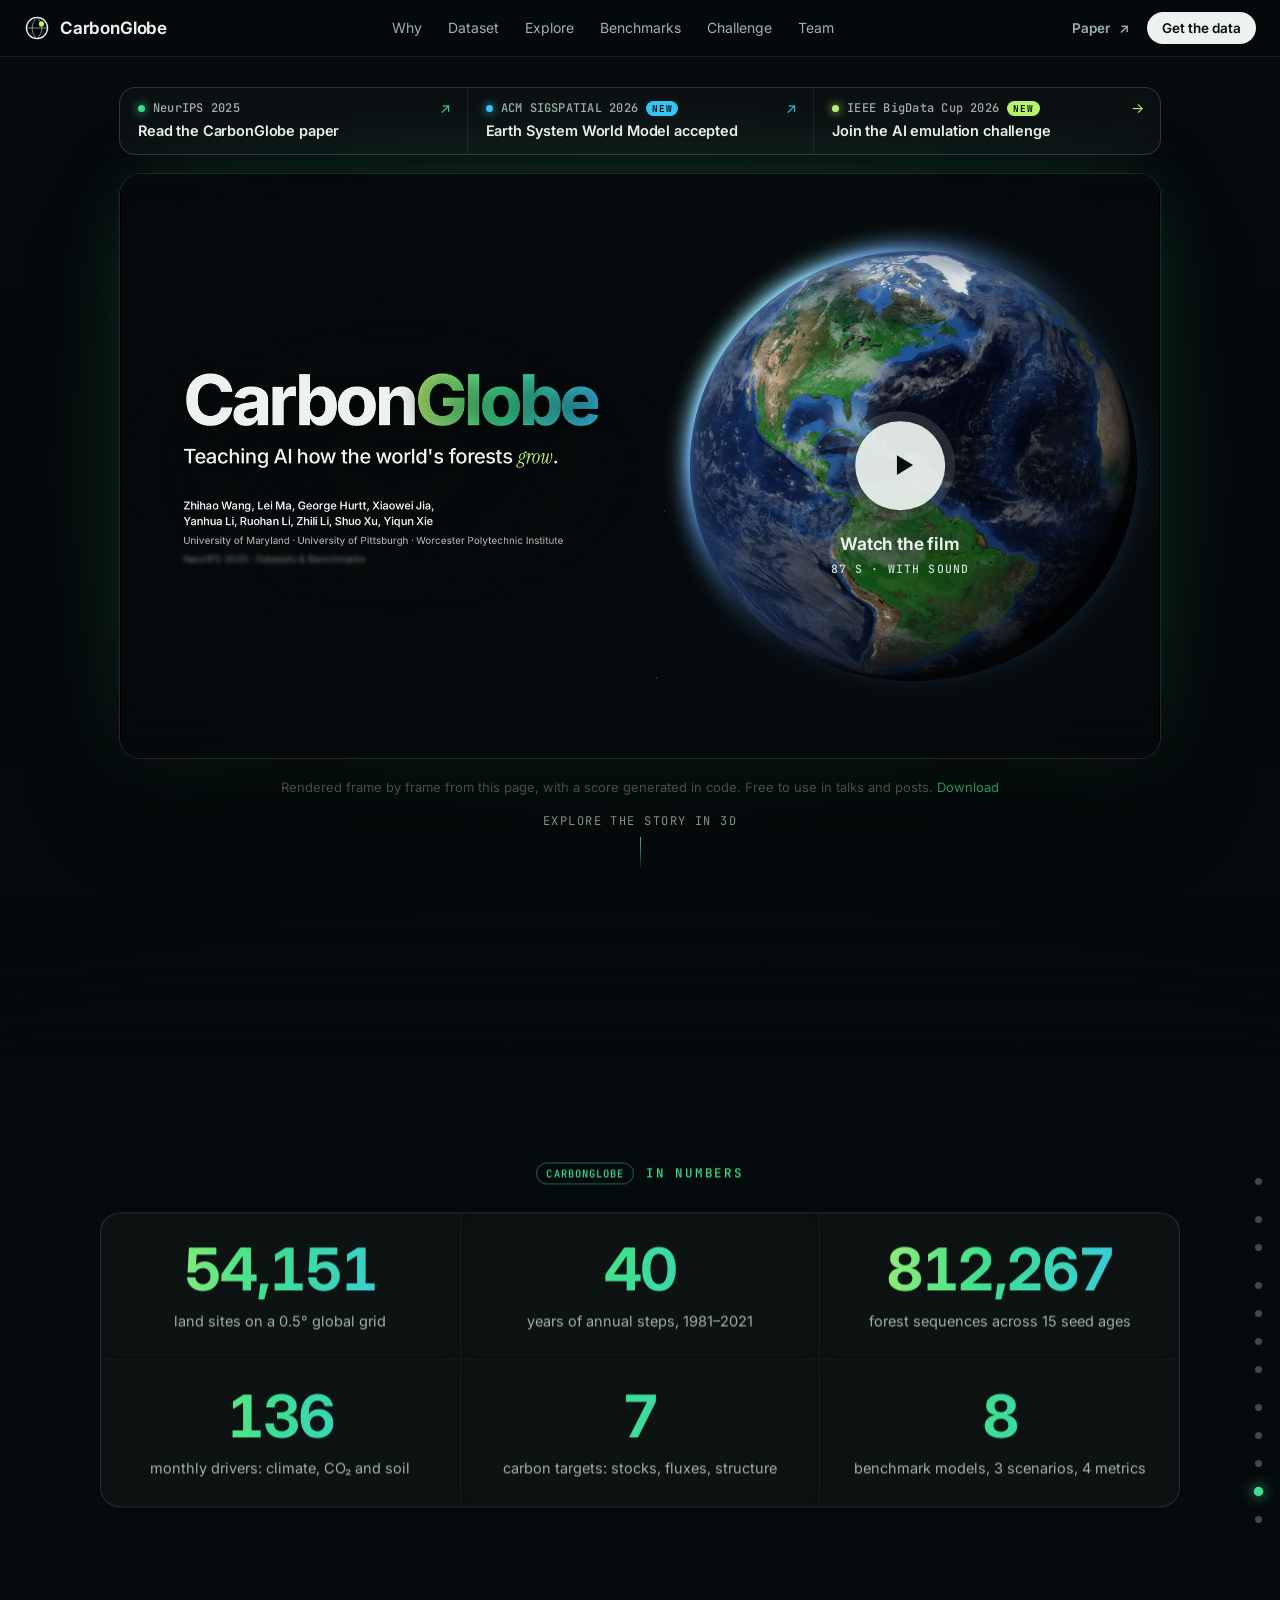
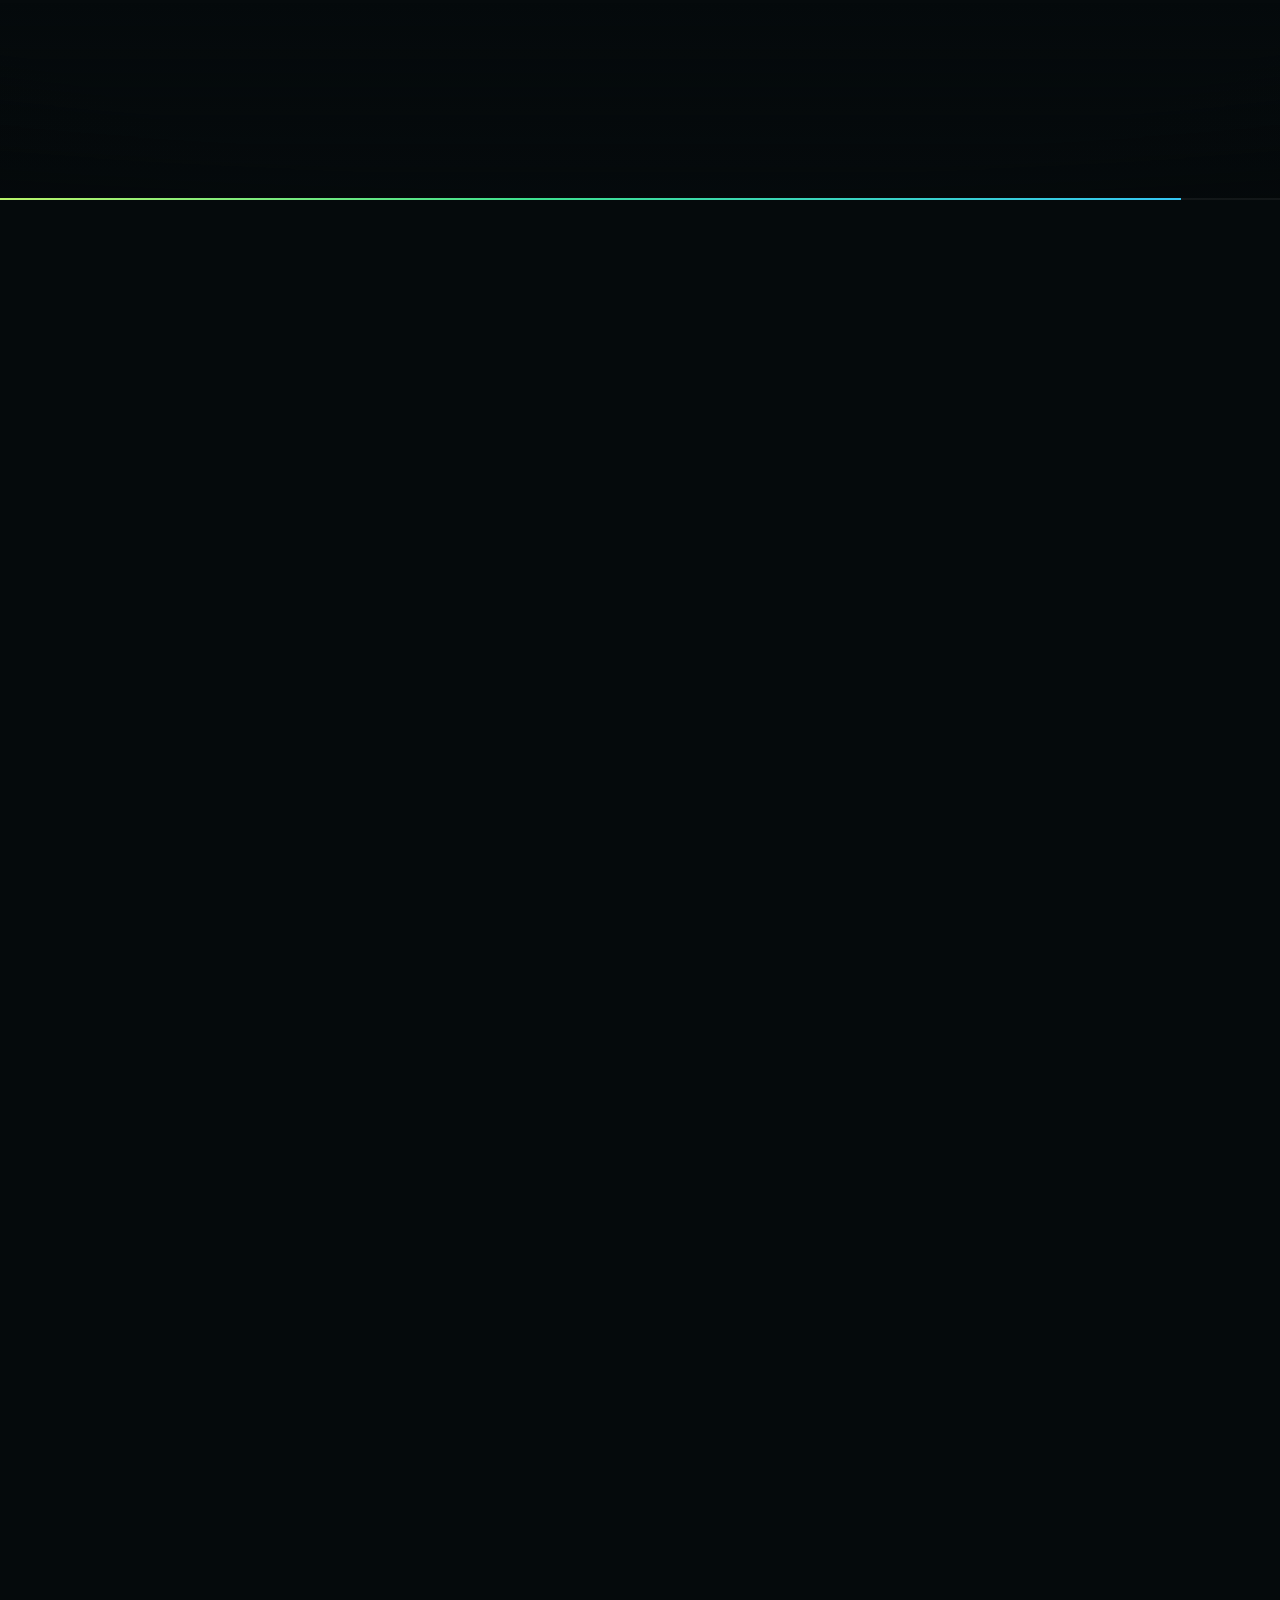
==== index.html @ d7c66874 "Re-pace the film; one scale for the race; open with the carbon sink Co-Authored-By: Claude Opus 5.5 " ====
<!doctype html>
<html lang="en" class="no-js">
<head>
  <meta charset="utf-8">
  <meta name="viewport" content="width=device-width, initial-scale=1, viewport-fit=cover">
  <title>CarbonGlobe · Teaching AI how the world's forests grow</title>
  <meta name="description" content="CarbonGlobe (NeurIPS 2025) is the first global, ML-ready dataset and benchmark of process-based forest carbon simulations: 54,152 sites, 40 years, 136 drivers and 7 carbon targets for building fast, accurate and knowledge-grounded AI ecosystem emulators.">
  <meta name="theme-color" content="#050a0c">
  <meta property="og:title" content="CarbonGlobe · Teaching AI how the world's forests grow">
  <meta property="og:description" content="The first global, ML-ready dataset and benchmark of forest carbon simulations, for building fast, accurate and knowledge-grounded AI emulators of the world's forests. NeurIPS 2025 Datasets & Benchmarks, and now an IEEE BigData Cup 2026 challenge.">
  <meta property="og:type" content="website">
  <meta property="og:image" content="https://zhwang0.github.io/carbon-globe-website/assets/img/social.jpg">
  <meta property="og:url" content="https://zhwang0.github.io/carbon-globe-website/">
  <meta name="twitter:card" content="summary_large_image">
  <link rel="icon" href="assets/favicon.svg" type="image/svg+xml">
  <script type="application/ld+json">
{
 "@context": "https://schema.org",
 "@type": "Dataset",
 "name": "CarbonGlobe",
 "alternateName": "CarbonGlobe: A Global-Scale, Multi-Decade Dataset and Benchmark for Carbon Forecasting in Forest Ecosystems",
 "description": "The first global, machine-learning-ready dataset and benchmark of process-based forest carbon simulations. Ecosystem Demography (ED v3.0) runs at 54,152 land sites on a 0.5° grid for 1981–2021, from 15 starting forest ages (812,280 sequences), with 136 monthly drivers (MERRA-2 meteorology, NOAA CarbonTracker CO2, ROSETTA soils) and 7 carbon targets, plus splits, evaluation scenarios, problem-driven metrics and eight baseline emulators.",
 "url": "https://zhwang0.github.io/carbon-globe-website/",
 "sameAs": [
  "https://www.kaggle.com/datasets/zhihaow/carbonglobe",
  "https://huggingface.co/datasets/zhwang1/CarbonGlobe"
 ],
 "license": "https://creativecommons.org/licenses/by/4.0/",
 "isAccessibleForFree": true,
 "keywords": [
  "forest carbon",
  "ecosystem modeling",
  "AI emulator",
  "machine learning",
  "benchmark",
  "time-series forecasting",
  "Ecosystem Demography",
  "climate"
 ],
 "creator": [
  {
   "@type": "Person",
   "name": "Zhihao Wang"
  },
  {
   "@type": "Person",
   "name": "Lei Ma"
  },
  {
   "@type": "Person",
   "name": "George Hurtt"
  },
  {
   "@type": "Person",
   "name": "Xiaowei Jia"
  },
  {
   "@type": "Person",
   "name": "Yanhua Li"
  },
  {
   "@type": "Person",
   "name": "Ruohan Li"
  },
  {
   "@type": "Person",
   "name": "Zhili Li"
  },
  {
   "@type": "Person",
   "name": "Shuo Xu"
  },
  {
   "@type": "Person",
   "name": "Yiqun Xie"
  }
 ],
 "temporalCoverage": "1981/2021",
 "spatialCoverage": {
  "@type": "Place",
  "name": "Global land at 0.5°, excluding Antarctica"
 },
 "variableMeasured": [
  "Canopy height",
  "Aboveground biomass",
  "Soil carbon",
  "Leaf area index",
  "Gross primary production",
  "Net primary production",
  "Heterotrophic respiration"
 ],
 "distribution": [
  {
   "@type": "DataDownload",
   "contentUrl": "https://www.kaggle.com/datasets/zhihaow/carbonglobe",
   "encodingFormat": "application/x-npy"
  },
  {
   "@type": "DataDownload",
   "contentUrl": "https://huggingface.co/datasets/zhwang1/CarbonGlobe",
   "encodingFormat": "application/x-npy"
  }
 ],
 "citation": "Wang, Z., Ma, L., Hurtt, G., Jia, X., Li, Y., Li, R., Li, Z., Xu, S. and Xie, Y. CarbonGlobe: A Global-Scale, Multi-Decade Dataset and Benchmark for Carbon Forecasting in Forest Ecosystems. Advances in Neural Information Processing Systems 38 (NeurIPS 2025), Datasets and Benchmarks Track. doi:10.52202/085713-0261"
}
  </script>
  <link rel="preconnect" href="https://fonts.googleapis.com">
  <link rel="preconnect" href="https://fonts.gstatic.com" crossorigin>
  <link rel="stylesheet" href="https://fonts.googleapis.com/css2?family=Inter:wght@300..800&family=Instrument+Serif:ital@0;1&family=JetBrains+Mono:wght@400;500&display=swap">
  <link rel="stylesheet" href="css/main.css">
  <link rel="modulepreload" href="assets/vendor/three.module.js">
  <script>(function (d) { d.classList.remove('no-js'); if (!matchMedia('(prefers-reduced-motion: reduce)').matches) { d.classList.add('intro'); setTimeout(function () { d.classList.remove('intro'); }, 5000); } })(document.documentElement);</script>
</head>
<body>
<a class="skip" href="#why">Skip the film</a>

<header class="topbar" id="topbar">
  <a class="brand" href="#watch" aria-label="CarbonGlobe home">
    <svg viewBox="0 0 32 32" aria-hidden="true"><circle cx="16" cy="16" r="13" fill="none" stroke="currentColor" stroke-width="1.6"/><path d="M3.5 16h25M16 3c4 3.6 6 8 6 13s-2 9.4-6 13c-4-3.6-6-8-6-13s2-9.4 6-13z" fill="none" stroke="currentColor" stroke-width="1.2" opacity=".55"/><circle cx="21.5" cy="11" r="3.2" fill="var(--g1)"/></svg>
    <span>CarbonGlobe</span>
  </a>
  <nav aria-label="Sections">
    <a href="#why">Why</a>
    <a href="#dataset">Dataset</a>
    <a href="#explore">Explore</a>
    <a href="#benchmarks">Benchmarks</a>
    <a href="#challenge">Challenge</a>
    <a href="#team">Team</a>
  </nav>
  <div class="top-cta">
    <a class="btn btn-small btn-quiet" href="https://proceedings.neurips.cc/paper_files/paper/2025/file/0b82662b6c32e887bb252a74d8cb2d5e-Paper-Datasets_and_Benchmarks_Track.pdf" target="_blank" rel="noopener">Paper <span aria-hidden="true">↗</span></a>
    <a class="btn btn-small btn-primary" href="#start">Get the data</a>
  </div>
</header>

<main>
<!-- ================================================================ THE FILM -->
<section class="film-top" id="watch" aria-label="The CarbonGlobe film">
  <nav class="ft-news" aria-label="News"><div class="ft-grid">
    <a class="ft-item" style="--c: var(--g2)" href="https://proceedings.neurips.cc/paper_files/paper/2025/hash/0b82662b6c32e887bb252a74d8cb2d5e-Abstract-Datasets_and_Benchmarks_Track.html" target="_blank" rel="noopener"><span class="ft-k">NeurIPS 2025</span><span class="ft-t">Read the CarbonGlobe paper</span><i aria-hidden="true">↗</i></a>
    <a class="ft-item ft-new" style="--c: #35c6f4" href="https://arxiv.org/abs/2609.08855" target="_blank" rel="noopener"><span class="ft-k">ACM SIGSPATIAL 2026</span><span class="ft-t">Earth System World Model accepted</span><i aria-hidden="true">↗</i></a>
    <a class="ft-item ft-new" style="--c: var(--g1)" href="#challenge"><span class="ft-k">IEEE BigData Cup 2026</span><span class="ft-t">Join the AI emulation challenge</span><i aria-hidden="true">→</i></a>
  </div></nav>
  <div class="ft-player">
    <video id="ft-video" playsinline preload="none" poster="assets/film/carbonglobe-film.jpg" aria-label="The CarbonGlobe film, with sound"><source src="assets/film/carbonglobe-film.mp4" type="video/mp4"></video>
    <button class="ft-play" id="ft-play" type="button" aria-label="Play the film, with sound"><span class="ft-icon" aria-hidden="true"><svg viewBox="0 0 20 20"><path d="M6 4.5v11l9-5.5z" fill="currentColor"/></svg></span><span class="ft-label" aria-hidden="true">Watch the film<small><span id="film-secs">87</span> s · with sound</small></span></button>
  </div>
  <p class="ft-note">Rendered frame by frame from this page, with a score generated in code. Free to use in talks and posts. <a href="assets/film/carbonglobe-film.mp4" download>Download</a></p>
  <a class="ft-next" href="#top"><span>Explore the story in 3D</span><i aria-hidden="true"></i></a>
</section>

<!-- ================================================================ THE 3D STORY -->
<section class="film" id="top" aria-label="CarbonGlobe, a scroll-driven film">
  <div class="stage" id="stage">
    <canvas id="stage-canvas" aria-hidden="true"></canvas>
    <div class="stage-fallback" aria-hidden="true"></div>
    <div class="vignette" aria-hidden="true"></div>
    <div class="alarm" id="alarm" aria-hidden="true"></div>
    <div class="flash" id="flash" aria-hidden="true"></div>
    <div class="titles" id="titles" aria-hidden="true"></div>
    <div class="film-fade" id="film-fade" aria-hidden="true"></div>

    <!-- hero -->
    <div class="hero" data-u="-1,-1,0.18,0.5">
      <div class="pills" style="--d:.1">
        <a class="venue" href="https://neurips.cc/virtual/2025/loc/san-diego/poster/121701" target="_blank" rel="noopener"><span class="dot"></span><b>NeurIPS 2025</b> · Datasets &amp; Benchmarks</a>
        <a class="pill-new" href="#challenge"><b>New</b>IEEE BigData Cup 2026 challenge<i aria-hidden="true">→</i></a>
      </div>
      <h1 data-text="CarbonGlobe" style="--d:.28">Carbon<span class="grad">Globe</span></h1>
      <p class="lede" style="--d:.5">Teaching AI how the world's forests <em>grow</em>.</p>
      <p class="sub" style="--d:.66">The first global, ML-ready dataset of process-based forest carbon simulations, with benchmarks for building fast, accurate and knowledge-grounded AI emulators.</p>
      <div class="buttons" style="--d:.82">
        <a class="btn btn-primary" href="#start"><svg viewBox="0 0 20 20" aria-hidden="true"><path d="M10 3v10m-4.5-4.5L10 13l4.5-4.5M4 16.5h12" fill="none" stroke="currentColor" stroke-width="1.7" stroke-linecap="round" stroke-linejoin="round"/></svg>Get the dataset</a>
        <button class="btn" id="play-film" type="button"><svg viewBox="0 0 20 20" aria-hidden="true"><path d="M6 4.5v11l9-5.5z" fill="currentColor"/></svg>Play in 3D</button>
        <a class="btn btn-quiet" href="https://proceedings.neurips.cc/paper_files/paper/2025/file/0b82662b6c32e887bb252a74d8cb2d5e-Paper-Datasets_and_Benchmarks_Track.pdf" target="_blank" rel="noopener">Paper <span aria-hidden="true">↗</span></a>
        <a class="btn btn-quiet" href="https://github.com/zhwang0/carbon-globe" target="_blank" rel="noopener">Code <span aria-hidden="true">↗</span></a>
      </div>
      <p class="authors" style="--d:1">Zhihao Wang, Lei Ma, George Hurtt, Xiaowei Jia, Yanhua Li, Ruohan Li, Zhili Li, Shuo Xu, Yiqun Xie</p>
      <p class="affil" style="--d:1.06">University of Maryland · University of Pittsburgh · Worcester Polytechnic Institute</p>
    </div>
    <div class="scroll-cue" data-u="-1,-1,0.05,0.3" aria-hidden="true"><span>Scroll to begin</span><i></i></div>

    <!-- part one: why forests need understanding, on the world map -->
    <article class="cap cap-top cap-map cap-why" data-u="0.55,0.8,2.05,2.25">
      <p class="kicker"><span>Why</span> Under pressure</p>
      <h2>The world's forests are <em>under pressure</em>.</h2>
      <p>Forests take up carbon equal to almost half of our fossil-fuel emissions.<sup class="ref"><a href="#r1">1</a></sup> Yet the most extreme wildfires are 2.2 times as frequent as in 2003,<sup class="ref"><a href="#r2">2</a></sup> drought and heat are killing trees on every forested continent,<sup class="ref"><a href="#r3">3</a></sup> and 10.9 million hectares of forest are still cleared each year.<sup class="ref"><a href="#r4">4</a></sup></p>
      <p class="kinds" id="why-kinds"><span data-k="fire">Fire</span><span data-k="drought">Drought</span><span data-k="heat">Heat</span><span data-k="clear">Clearing</span></p>
    </article>
    <div class="labels" id="why-labels">
      <span data-t="0.8" data-k="fire" data-pts="52,-75;58,-112"><b>Canada · 2023</b>Record fire season: about 15 Mha burned<sup class="ref"><a href="#r5">5</a></sup></span>
      <span data-t="0.88" data-k="fire" data-pts="-34.5,150"><b>Southeast Australia · 2019–20</b>Forest fires of unprecedented extent<sup class="ref"><a href="#r6">6</a></sup></span>
      <span data-t="1.05" data-k="drought" data-pts="-4.5,-63" data-side="left"><b>Amazon · 2015–16, 2023</b>Record droughts and heat<sup class="ref"><a href="#r7">7</a>,<a href="#r8">8</a></sup></span>
      <span data-t="1.13" data-k="drought" data-pts="50.5,10.5"><b>Central Europe · 2018</b>Drought kills trees across the region<sup class="ref"><a href="#r9">9</a></sup></span>
      <span data-t="1.21" data-k="drought" data-pts="35.5,-110" data-side="left"><b>Southwest US · 2000–21</b>The driest 22 years in at least 1,200<sup class="ref"><a href="#r10">10</a></sup></span>
      <span data-t="1.38" data-k="heat" data-pts="46.5,-122" data-side="left"><b>Pacific Northwest · 2021</b>A heat dome scorches forest canopies<sup class="ref"><a href="#r11">11</a></sup></span>
      <span data-t="1.46" data-k="heat" data-pts="63,125"><b>Siberia · 2020–21</b>Record heat, then record boreal fire emissions<sup class="ref"><a href="#r12">12</a>,<a href="#r13">13</a></sup></span>
      <span data-t="1.63" data-k="clear" data-pts="-9.5,-54"><b>Brazilian Amazon · 2020</b>Deforestation at its highest in a decade<sup class="ref"><a href="#r14">14</a></sup></span>
      <span data-t="1.71" data-k="clear" data-pts="-23,-61"><b>Gran Chaco · 1985–2013</b>A fifth of its forest turned into farms and pasture<sup class="ref"><a href="#r15">15</a></sup></span>
      <span data-t="1.79" data-k="clear" data-pts="-1.5,23.5"><b>Congo Basin · 2000–14</b>Smallholder clearing of primary forest doubled<sup class="ref"><a href="#r16">16</a></sup></span>
      <span data-t="1.87" data-k="clear" data-pts="0.5,114" data-side="left" data-dy="76"><b>Borneo · 1973–2015</b>18.7 Mha of old-growth forest cleared<sup class="ref"><a href="#r17">17</a></sup></span>
    </div>

    <article class="cap cap-top cap-map cap-why" data-u="2.25,2.45,3.2,3.4">
      <p class="kicker"><span>Why</span> Hotter</p>
      <h2>And almost everywhere, <em>hotter</em>.</h2>
      <p>In CarbonGlobe's own climate inputs, 96% of forested half-degree cells were warmer in 2011–2020 than in 1981–1990, by 0.75 °C on average across forest area.<sup class="ref"><a href="#r18">18</a>,<a href="#r19">19</a>,<a href="#r20">20</a></sup></p>
    </article>
    <div class="hud hud-heat" id="heat" data-u="2.3,2.5,3.25,3.42" aria-hidden="true">
      <small>Forests · air temperature against 1981–90</small>
      <p class="heat-now"><b><span id="heat-mean">−0.22</span><i>°C</i></b><span id="heat-years">1981–85</span></p>
      <i class="heat-ramp"></i>
      <p class="heat-scale"><span style="--x:7%">−0.5</span><span style="--x:26%">0</span><span style="--x:63%">+1</span><span style="--x:100%">+2 °C</span></p>
      <p class="hud-note">Mean over forest area, five-year windows · MERRA-2 in CarbonGlobe</p>
    </div>

    <!-- part two: understanding the mechanisms with a process-based model -->
    <article class="cap cap-left cap-primer" data-u="3.45,3.65,4.25,4.4">
      <p class="kicker"><span>Understand</span> The mechanisms</p>
      <h2>To respond, we must understand <em>why</em>.</h2>
      <p>Process-based ecosystem models simulate the mechanisms behind forest change from established ecology: how trees grow, compete, die and regrow under each year's climate, CO₂ and soil, including in futures no one has observed. The Ecosystem Demography model (ED) is one; its results inform the Global Carbon Budget.<sup class="ref"><a href="#r21">21</a>,<a href="#r22">22</a>,<a href="#r23">23</a></sup></p>
      <button class="btn btn-small skip-primer" type="button" data-goto="10.5">Skip to the AI <span aria-hidden="true">↓</span></button>
    </article>

    <div class="cell-label" data-u="4.97,5.09,5.23,5.31" aria-hidden="true"><b>Central Amazon</b>Brazil · 3.3°S, 63.7°W</div>

    <article class="cap cap-top cap-primer cap-views" data-u="5.63,5.83,7.3,7.5">
      <p class="kicker"><span>Understand</span> Inside ED</p>
      <h2>One forest. Four forcings. <em>Fifteen ages.</em></h2>
      <p>ED grows each forest year by year from monthly climate, CO₂ and soil.<sup class="ref"><a href="#r21">21</a>,<a href="#r22">22</a></sup> Different forcings give different fates, here a wet start, the 2015 drought,<sup class="ref"><a href="#r7">7</a></sup> a sketched fire and the boreal cold, and every site starts from fifteen forest ages, 1 to 500 years old.</p>
    </article>
    <div class="panels" id="panels" aria-hidden="true"></div>
    <div class="labels" id="cohort-labels" aria-hidden="true"></div>

    <article class="cap cap-left cap-primer" data-u="8.3,8.5,9.2,9.37">
      <p class="kicker"><span>Understand</span> From space</p>
      <h2>Real forests, <em>measured from orbit</em>.</h2>
      <p>Since 2019, NASA's GEDI lidar on the International Space Station has measured the height and structure of forests in 25 m footprints between 51.6°N and 51.6°S.<sup class="ref"><a href="#r24">24</a></sup> ED is calibrated and evaluated against satellite lidar, forest inventories and carbon fluxes.<sup class="ref"><a href="#r22">22</a>,<a href="#r25">25</a>,<a href="#r26">26</a></sup></p>
    </article>

    <article class="cap cap-left cap-primer" data-u="9.37,9.57,10.95,11.15">
      <p class="kicker"><span>Understand</span> The whole planet</p>
      <h2>ED simulates every forest on Earth. <em>Slowly.</em></h2>
      <p>Every land cell of a 0.5° grid, 1981 to 2021, from fifteen starting ages. One global run takes ED 40.6 days on 20 CPU cores; at 0.1° it would take about 25 times longer, and every new climate future is another run.<sup class="ref"><a href="#r18">18</a></sup></p>
    </article>
    <div class="hud hud-sim" id="sim" data-u="9.4,9.6,10.95,11.15" aria-hidden="true">
      <small>ED v3.0 · one global run</small>
      <p class="sim-clock"><b id="sim-days">0.0</b> days <span>simulating <i id="sim-year">1981</i></span></p>
      <i class="sim-bar"><i id="sim-bar"></i></i>
      <p class="hud-note">0.5° · 1981–2021 · 20 CPU cores · 812 CPU-days</p>
      <ul class="sim-more">
        <li style="--r: var(--r1, 0)"><span>The same run at 0.1°</span><b>×25 · ≈2.8 years</b></li>
        <li style="--r: var(--r2, 0)"><span>Each new climate future</span><b>another run</b></li>
      </ul>
    </div>
    <div class="hud hud-globe" data-u="9.4,9.6,10.95,11.15" aria-hidden="true">
      <div class="legend"><small>Canopy height</small><i class="ramp ramp-height"></i><span>0</span><span>35 m</span><small class="legend-note">Every forest starts at age 1 in 1981</small></div>
    </div>

    <!-- part three: accelerate with AI -->
    <article class="cap cap-top cap-net" data-u="11.38,11.63,12.48,12.68">
      <p class="kicker"><span>Accelerate</span> Teach AI</p>
      <h2>So teach AI <em>the simulator</em>.</h2>
      <p>Trained on ED's own global runs, an emulator learns its yearly step: climate in, forest out, year after year. CarbonGlobe ships those runs ready for machine learning.</p>
    </article>
    <div class="labels" id="net-labels" aria-hidden="true">
      <span data-k="title" class="net-title"><b>Deep-learning emulator</b>learns ED's yearly step: (X<sub>t</sub>, v<sub>t</sub>) → v<sub>t+1</sub><em class="net-film"><b>DeepED<i>AI-powered emulator</i></b></em></span>
      <span data-k="forcing"><b>Climate forcing · X<sub>t</sub></b><span class="net-d">gridded monthly reanalysis (MERRA&#8209;2), like ERA5 in WeatherBench&nbsp;2</span><i class="net-var">Air temperature · Jan 2015</i></span>
      <span data-k="tree"><b>Initial forest</b>any of 15 starting ages</span>
      <span data-k="state"><b>Forest state · v<sub>t</sub></b>height · AGB · soil C · LAI · GPP · NPP · Rh</span>
      <span data-k="enc"><b>Encoder</b>embeds both inputs</span>
      <span data-k="core"><b>Sequence model</b>attention or LSTM across the months</span>
      <span data-k="heads"><b>Prediction heads</b>one per target</span>
      <span data-k="next"><b>Next year · v<sub>t+1</sub></b>predicted forest state</span>
      <span data-k="loop"><b>↺ Autoregressive rollout</b>each prediction becomes the next input, 40 years running</span>
    </div>

    <figure class="speed" id="speed" data-u="12.58,12.75,13.55,13.7" aria-label="One 40-year global run: ED takes 974 hours on 20 CPU cores and costs about 828 dollars; its emulator DeepED takes 1.2 hours on one GPU and costs about 2 dollars, about 800 times faster and 400 times cheaper.">
      <p class="kicker"><span>Accelerate</span> ED and its emulator</p>
      <h2 class="speed-h"><b>≈800×</b> faster. <b>≈400×</b> cheaper.</h2>
      <p class="speed-sub">One 40-year global run, 1981–2021 at 0.5°: the process-based model against DeepED, its AI emulator.</p>
      <div class="speed-grid">
        <div class="speed-card">
          <p class="sc-h"><span>Time</span><b id="race-t">0 h</b></p>
          <div class="sp-lane sp-ed"><span class="who"><b>ED</b>20 CPU cores</span><i class="track"><i class="fill" id="race-ed"></i></i><span class="val"><i>running</i><b>974 h</b></span></div>
          <div class="sp-lane sp-ai"><span class="who"><b>DeepED</b>1 GPU</span><i class="track"><i class="fill" id="race-ai"></i></i><span class="val"><i>running</i><b>1.2 h</b></span></div>
          <p class="sc-x">≈800×<small>faster</small></p>
        </div>
        <div class="speed-card sc-bill">
          <p class="sc-h"><span>Cost</span><small>AWS on-demand</small></p>
          <div class="sp-lane sp-ed"><span class="who"><b>ED</b>20 vCPUs</span><i class="track"><i class="fill" style="--w:1"></i></i><span class="val"><b>$828</b></span></div>
          <div class="sp-lane sp-ai"><span class="who"><b>DeepED</b>A10G GPU</span><i class="track"><i class="fill" style="--w:.0025"></i></i><span class="val"><b>$2.05</b></span></div>
          <p class="sc-x">≈400×<small>cheaper</small></p>
        </div>
      </div>
      <p class="speed-next">The time saved buys finer maps and many more climate futures.</p>
      <p class="speed-src">Run times from the paper;<sup class="ref"><a href="#r18">18</a></sup> costs at AWS on-demand prices, the authors' estimate.<sup class="ref"><a href="#r27">27</a></sup></p>
    </figure>

    <!-- chapter 6 -->
    <article class="cap cap-top cap-whatif" data-u="13.83,14.03,14.88,15.08">
      <p class="kicker"><span>Accelerate</span> What if?</p>
      <h2>Forty years ahead, <em>in about an hour</em>.</h2>
      <p>Rolled out year after year, an emulator answers what-if questions that took ED 40 days: other climates, other starting forests, future scenarios, finer maps.<sup class="ref"><a href="#r18">18</a></sup></p>
      <div class="futures" role="img" aria-label="840 climate futures to 2100: DeepED ran them in about 21 hours on one GPU; ED would take an estimated two years on 1,000 CPUs.">
        <p class="fu-h"><b>840</b> climate futures to 2100<span>56 pathways between the RCPs × 15 starting forests</span></p>
        <p class="fu-row fu-ai"><span>DeepED</span><b>≈21 hours</b><small>on 1 GPU</small></p>
        <p class="fu-row fu-ed"><span>ED</span><b>≈2 years</b><small>on 1,000 CPUs, estimated</small></p>
        <p class="fu-src">The authors' unpublished experiment.<sup class="ref"><a href="#r28">28</a></sup></p>
      </div>
    </article>
    <figure class="forecast" id="forecast" data-u="13.88,14.13,14.88,15.08" aria-hidden="true">
      <div class="fc-tabs"><span id="fc-tab-a" class="on">Climates</span><span id="fc-tab-b">Starting forests</span><span id="fc-tab-c">Future forcing</span></div>
      <svg id="fc-svg" viewBox="0 0 560 330" preserveAspectRatio="xMidYMid meet"></svg>
      <figcaption id="fc-cap">Aboveground biomass (kgC m⁻²) of ED reference rollouts from a 1-year-old forest, 1981–2021.</figcaption>
    </figure>

    <!-- chapter 7 -->
    <div class="numbers" data-u="15.13,15.33,16,16.2">
      <p class="kicker"><span>CarbonGlobe</span> In numbers</p>
      <div class="num-grid">
        <div><b class="count" data-count="54152">54,152</b><span>land sites on a 0.5° global grid</span></div>
        <div><b class="count" data-count="40">40</b><span>years of annual steps, 1981–2021</span></div>
        <div><b class="count" data-count="812280">812,280</b><span>forest sequences across 15 seed ages</span></div>
        <div><b class="count" data-count="136">136</b><span>monthly drivers: climate, CO₂ and soil</span></div>
        <div><b class="count" data-count="7">7</b><span>carbon targets: stocks, fluxes, structure</span></div>
        <div><b class="count" data-count="8">8</b><span>benchmark models, 3 scenarios, 4 metrics</span></div>
      </div>
    </div>

    <!-- chapter 8: the end card -->
    <div class="finale" data-u="16.14,16.48,17.88,17.88">
      <p class="kicker">Available now</p>
      <h2 class="finale-title" data-text="CarbonGlobe">Carbon<span class="grad">Globe</span></h2>
      <p class="finale-sub">Building fast, accurate, knowledge-grounded emulators of the world's forests? Start here. Free to download, ready to train.</p>
      <div class="buttons">
        <a class="btn btn-primary" href="#start">Get the dataset</a>
        <a class="btn" href="#challenge">Join the challenge</a>
        <a class="btn btn-quiet" href="#why">Why it matters <span aria-hidden="true">↓</span></a>
      </div>
      <p class="finale-url"><svg viewBox="0 0 20 20" aria-hidden="true"><circle cx="10" cy="10" r="7.2"/><path d="M2.8 10h14.4M10 2.8c2 2 2.9 4.4 2.9 7.2s-.9 5.2-2.9 7.2c-2-2-2.9-4.4-2.9-7.2s.9-5.2 2.9-7.2z"/></svg>zhwang0.github.io/carbon-globe-website</p>
      <p class="finale-links">NeurIPS 2025 Datasets &amp; Benchmarks<i>·</i>Hugging Face<i>·</i>Kaggle<i>·</i>GitHub<i>·</i>IEEE BigData Cup 2026</p>
    </div>

    <p class="film-credits" data-u="16.58,16.73,17.88,17.88" aria-hidden="true">Imagery: NASA Blue Marble, Black Marble · Sentinel-2 cloudless 2016 by EOX IT Services GmbH (contains modified Copernicus Sentinel data 2016), CC BY 4.0 · Simulations: Ecosystem Demography model</p>

    <!-- film chrome -->
    <nav class="chapters" id="chapters" aria-label="Story chapters">
      <button type="button" data-goto="0" aria-label="Start"><i></i><span>Start</span></button>
      <button class="part" type="button" data-goto="1.3" aria-label="Under pressure"><i></i><span>Under pressure</span></button>
      <button type="button" data-goto="2.95" aria-label="Hotter"><i></i><span>Hotter</span></button>
      <button class="part" type="button" data-goto="3.95" aria-label="Understand"><i></i><span>Understand</span></button>
      <button type="button" data-goto="6.85" aria-label="Inside ED"><i></i><span>Inside ED</span></button>
      <button type="button" data-goto="8.85" aria-label="From space"><i></i><span>From space</span></button>
      <button type="button" data-goto="10.5" aria-label="Slowly"><i></i><span>Slowly</span></button>
      <button class="part" type="button" data-goto="12.1" aria-label="Teach AI"><i></i><span>Teach AI</span></button>
      <button type="button" data-goto="13.3" aria-label="800 times faster"><i></i><span>800× faster</span></button>
      <button type="button" data-goto="14.38" aria-label="What if?"><i></i><span>What if?</span></button>
      <button type="button" data-goto="15.68" aria-label="In numbers"><i></i><span>Numbers</span></button>
      <button type="button" data-goto="16.73" aria-label="Available now"><i></i><span>Get it</span></button>
    </nav>
    <div class="film-bar" aria-hidden="true"><i id="film-progress"></i></div>
    <button class="film-pause" id="film-pause" type="button" hidden>Pause</button>
  </div>
</section>

<!-- ================================================================ WHY -->
<section class="why" id="why" aria-labelledby="why-title">
  <div class="statement" id="statement">
    <div class="statement-stage">
      <div class="wrap">
        <p class="eyebrow" id="why-title">Why it matters</p>
        <p class="statement-text">We understand how forests grow, burn and recover well enough to simulate them. <mark>We cannot yet simulate them fast enough.</mark></p>
      </div>
    </div>
  </div>
  <div class="wrap">
    <div class="stats">
      <article class="stat reveal">
        <p class="stat-n">3.6<small>GtC/yr</small></p>
        <p class="stat-t">taken up by the world's forests, 1990–2019: almost half of our fossil-fuel emissions.<sup class="ref"><a href="#r1">1</a></sup></p>
        <a class="src" href="https://doi.org/10.1038/s41586-024-07602-x" target="_blank" rel="noopener">Pan et al. · Nature 2024</a>
      </article>
      <article class="stat reveal">
        <p class="stat-n">2.2×</p>
        <p class="stat-t">as many of the most extreme wildfires in 2023 as in 2003.<sup class="ref"><a href="#r2">2</a></sup></p>
        <a class="src" href="https://doi.org/10.1038/s41559-024-02452-2" target="_blank" rel="noopener">Cunningham et al. · Nature Ecology &amp; Evolution 2024</a>
      </article>
      <article class="stat reveal">
        <p class="stat-n">40.6<small>days</small></p>
        <p class="stat-t">for ED to simulate the globe for forty years on 20 CPU cores. A trained emulator takes about an hour.<sup class="ref"><a href="#r18">18</a></sup></p>
        <a class="src" href="https://doi.org/10.52202/085713-0261" target="_blank" rel="noopener">Wang et al. · NeurIPS 2025</a>
      </article>
    </div>

    <div class="trust reveal">
      <p class="trust-k">ED, the model CarbonGlobe emulates, informs</p>
      <ul>
        <li><svg viewBox="0 0 24 24" aria-hidden="true"><circle cx="12" cy="12" r="8.5"/><path d="M3.5 12h17M12 3.5c2.6 2.4 3.8 5.2 3.8 8.5s-1.2 6.1-3.8 8.5c-2.6-2.4-3.8-5.2-3.8-8.5S9.4 5.9 12 3.5z"/></svg><b>Global Carbon Budget<sup class="ref"><a href="#r23">23</a>,<a href="#r29">29</a></sup></b></li>
        <li><svg viewBox="0 0 24 24" aria-hidden="true"><path d="M4 18 10 6l4 8 2-3 4 7z"/><circle cx="17.5" cy="5.5" r="1.6"/></svg><b>NASA Carbon Monitoring System<sup class="ref"><a href="#r18">18</a>,<a href="#r25">25</a>,<a href="#r26">26</a></sup></b></li>
        <li><svg viewBox="0 0 24 24" aria-hidden="true"><path d="M4 20V10M9.3 20V5M14.6 20v-8M20 20V8"/></svg><b>U.S. Greenhouse Gas Center<sup class="ref"><a href="#r18">18</a></sup></b></li>
        <li><svg viewBox="0 0 24 24" aria-hidden="true"><path d="M12 3c3.4 3 5 6 5 9.2a5 5 0 0 1-10 0C7 9 8.6 6 12 3zM12 21v-7.5"/></svg><b>Maryland's forest carbon inventory<sup class="ref"><a href="#r18">18</a>,<a href="#r25">25</a></sup></b></li>
      </ul>
    </div>
  </div>
</section>

<!-- ================================================================ OVERVIEW -->
<section class="section" id="overview">
  <div class="wrap">
    <header class="sec-head center reveal">
      <p class="eyebrow">Why CarbonGlobe</p>
      <h2 class="display">The missing benchmark for forests.</h2>
      <p class="lead">AI weather models took off on open, ML-ready data. CarbonGlobe brings the same to forest carbon, for emulators that are fast, accurate and knowledge-grounded.</p>
    </header>

    <div class="triad">
      <article class="tri reveal"><p class="card-k">Fast</p><p class="tri-n">≈800×</p><p>A trained emulator runs a 40-year global forecast in about an hour on one GPU. ED takes 40.6 days on 20 CPU cores.<sup class="ref"><a href="#r18">18</a></sup></p></article>
      <article class="tri reveal"><p class="card-k">Accurate</p><p class="tri-n">40 years</p><p>Scored over full 40-year rollouts, across climates and forest ages, with metrics for yearly change and long-run drift.<sup class="ref"><a href="#r18">18</a></sup></p></article>
      <article class="tri reveal"><p class="card-k">Knowledge-grounded</p><p class="tri-n">ED v3.0</p><p>Learned from a process-based model built on decades of ecology, calibrated with lidar, flux towers, inventories and inversions.<sup class="ref"><a href="#r22">22</a></sup></p></article>
    </div>

    <div class="analogy reveal" aria-label="From weather benchmarks to land benchmarks">
      <div class="lane">
        <span class="tag">Atmosphere</span>
        <ol><li>Reanalysis<br><b>ERA5</b><sup class="ref"><a href="#r30">30</a></sup></li><li>Benchmark<br><b>WeatherBench</b><sup class="ref"><a href="#r31">31</a></sup></li><li>AI emulators<br><b>FourCastNet</b><sup class="ref"><a href="#r32">32</a></sup> <b>· GraphCast</b><sup class="ref"><a href="#r33">33</a></sup></li></ol>
      </div>
      <div class="lane lane-land">
        <span class="tag">Land &amp; forests</span>
        <ol><li>Process model<br><b>Ecosystem Demography</b><sup class="ref"><a href="#r21">21</a>,<a href="#r22">22</a></sup></li><li>Benchmark<br><b class="grad">CarbonGlobe</b><sup class="ref"><a href="#r18">18</a></sup></li><li>AI emulators<br><b>DeepED</b><sup class="ref"><a href="#r34">34</a></sup> <b>· Transformers · yours</b></li></ol>
      </div>
    </div>

  </div>
</section>

<!-- ================================================================ DATASET -->
<section class="section" id="dataset">
  <div class="wrap">
    <header class="sec-head reveal">
      <p class="eyebrow">The dataset</p>
      <h2 class="display">From satellites to tensors.</h2>
      <p class="lead">Inputs integrated, ED run and calibrated worldwide, outputs packaged for machine learning.</p>
    </header>

    <div class="pipeline">
      <div class="stack reveal" data-stack>
        <p class="stack-title"><span>1</span>Integrate 100+ inputs</p>
        <div class="layers">
          <figure style="--i:0"><img src="assets/data/layers/in_temp.png" alt="Mean air temperature map" loading="lazy"><figcaption>Air temperature · MERRA-2</figcaption></figure>
          <figure style="--i:1"><img src="assets/data/layers/in_precip.png" alt="Annual precipitation map" loading="lazy"><figcaption>Precipitation · MERRA-2</figcaption></figure>
          <figure style="--i:2"><img src="assets/data/layers/in_co2.png" alt="CO2 concentration map" loading="lazy"><figcaption>CO₂ · NOAA CarbonTracker</figcaption></figure>
          <figure style="--i:3"><img src="assets/data/layers/in_soil.png" alt="Soil water content map" loading="lazy"><figcaption>Soil hydraulics · ROSETTA</figcaption></figure>
        </div>
        <p class="stack-note"><b>136 drivers</b> a month at 0.5°: weather, CO₂, soil and disturbance.<sup class="ref"><a href="#r19">19</a>,<a href="#r35">35</a>,<a href="#r36">36</a></sup></p>
      </div>
      <div class="engine reveal">
        <p class="stack-title"><span>2</span>Simulate with ED</p>
        <div class="engine-core">
          <div class="orb" aria-hidden="true"><i></i><i></i><i></i></div>
          <b>Ecosystem Demography v3.0</b>
          <small>Calibrated against LiDAR, flux towers, forest inventories and atmospheric inversions<sup class="ref"><a href="#r22">22</a>,<a href="#r23">23</a>,<a href="#r25">25</a>,<a href="#r26">26</a></sup></small>
        </div>
        <p class="stack-note">About 812 CPU-days, for 15 starting ages at every site.<sup class="ref"><a href="#r18">18</a></sup></p>
      </div>
      <div class="stack reveal" data-stack>
        <p class="stack-title"><span>3</span>Package 7 targets</p>
        <div class="layers">
          <figure style="--i:0"><img src="assets/data/layers/out_height.png" alt="Canopy height map" loading="lazy"><figcaption>Canopy height</figcaption></figure>
          <figure style="--i:1"><img src="assets/data/layers/out_agb.png" alt="Aboveground biomass map" loading="lazy"><figcaption>Aboveground biomass</figcaption></figure>
          <figure style="--i:2"><img src="assets/data/layers/out_soil.png" alt="Soil carbon map" loading="lazy"><figcaption>Soil carbon</figcaption></figure>
          <figure style="--i:3"><img src="assets/data/layers/out_gpp.png" alt="Gross primary production map" loading="lazy"><figcaption>Gross primary production</figcaption></figure>
        </div>
        <p class="stack-note">Height, biomass, soil carbon, LAI, GPP, NPP and Rh.</p>
      </div>
    </div>

    <div class="emulate reveal" aria-label="Step 4: emulate it. One 40-year global run takes ED 974 hours on 20 CPU cores, about 828 dollars on AWS, and the DeepED emulator 1.2 hours on one GPU, about 2 dollars.">
      <div class="em-copy">
        <p class="stack-title"><span>4</span>Emulate it</p>
        <p>Trained on CarbonGlobe, an emulator takes over the slowest step: the run itself. One 40-year global run, two ways:</p>
      </div>
      <div class="em-cmp">
        <div class="em-m">
          <p class="em-k">Time</p>
          <div class="em-row c-ed"><span>ED v3.0 · 20 CPU cores</span><i style="--w:1"></i><b>974 h</b></div>
          <div class="em-row c-ai"><span>DeepED · 1 GPU</span><i style="--w:.0012"></i><b>1.2 h</b></div>
          <p class="em-x">≈800× <small>faster</small></p>
        </div>
        <div class="em-m">
          <p class="em-k">Cloud cost</p>
          <div class="em-row c-ed"><span>ED v3.0 · 20 CPU cores</span><i style="--w:1"></i><b>$828</b></div>
          <div class="em-row c-ai"><span>DeepED · 1 GPU</span><i style="--w:.0025"></i><b>$2.05</b></div>
          <p class="em-x">≈400× <small>cheaper</small></p>
        </div>
      </div>
      <p class="em-src">Times from the paper;<sup class="ref"><a href="#r18">18</a></sup> costs estimated at AWS on-demand prices.<sup class="ref"><a href="#r27">27</a></sup></p>
    </div>

    <div class="specs reveal" id="specs">
      <div class="specs-head">
        <h3>Specifications</h3>
        <p>From the paper<sup class="ref"><a href="#r18">18</a></sup> and the dataset card.</p>
      </div>
      <dl class="spec-list">
        <div><dt>Coverage</dt><dd>54,152 land sites at 0.5°<small>global, excluding Antarctica</small></dd></div>
        <div><dt>Period</dt><dd>1981–2021<small>40 annual steps of 12 months</small></dd></div>
        <div><dt>Starting forests</dt><dd>15 ages, 1 to 500 years<small>812,280 sequences</small></dd></div>
        <div><dt>Inputs</dt><dd>136 monthly drivers<small>weather and its daily cycle, CO₂, soil, disturbance</small></dd></div>
        <div><dt>Sources</dt><dd>NASA MERRA-2<sup class="ref"><a href="#r19">19</a></sup> · NOAA CarbonTracker<sup class="ref"><a href="#r35">35</a></sup> · ROSETTA<sup class="ref"><a href="#r36">36</a></sup></dd></div>
        <div><dt>Simulator</dt><dd>Ecosystem Demography v3.0<sup class="ref"><a href="#r22">22</a></sup><small>calibrated with lidar, flux towers and inventories</small></dd></div>
        <div><dt>Targets</dt><dd>7 carbon variables<small>height, AGB, soil C, LAI, GPP, NPP, Rh</small></dd></div>
        <div><dt>Evaluation</dt><dd>3 scenarios, 4 metrics<small>RMSE, MAE, delta and cumulative error</small></dd></div>
        <div><dt>Baselines</dt><dd>8 models with code</dd></div>
        <div><dt>Format</dt><dd>NumPy float32, 29.3 GB</dd></div>
        <div><dt>License</dt><dd>CC BY 4.0</dd></div>
      </dl>
    </div>
  </div>
</section>

<!-- ================================================================ BUILT FOR ML -->
<section class="section" id="ml">
  <div class="wrap">
    <header class="sec-head center reveal">
      <p class="eyebrow">Built for machine learning</p>
      <h2 class="display">One initial state. Forty years ahead.</h2>
      <p class="lead">No look-back window: errors compound, as they do when an emulator stands in for a simulator.</p>
    </header>

    <div class="bento">
      <article class="tile t-task spot reveal">
        <p class="card-k">The task</p>
        <div class="horizon" aria-hidden="true">
          <div class="hz-row"><span class="hz-k">Typical benchmark</span><span class="hz-bar"><i class="hz-past" style="--w:70"></i><i class="hz-fut" style="--w:30"></i></span></div>
          <div class="hz-row hz-cg"><span class="hz-k">CarbonGlobe</span><span class="hz-bar"><i class="hz-dot"></i><i class="hz-fut" style="--w:96"></i></span></div>
          <div class="hz-key"><span><i class="hz-past"></i>history given</span><span><i class="hz-dot"></i>initial forest v₀</span><span><i class="hz-fut"></i>to forecast</span></div>
        </div>
        <div class="tensors">
          <div class="tensor"><code>X</code><span class="shape">812,280 <i>×</i> 40 <i>×</i> 12 <i>×</i> 136</span><small>sequences × years × months × drivers</small></div>
          <div class="tensor"><code>v₀</code><span class="shape">812,280 <i>×</i> 7</span><small>initial forest state</small></div>
          <div class="tensor"><code>Y</code><span class="shape">812,280 <i>×</i> 40 <i>×</i> 7</span><small>annual targets to forecast</small></div>
        </div>
      </article>
      <article class="tile t-s1 spot reveal">
        <p class="card-k">Scenario 1</p><h3>Sparse to dense</h3>
        <p>Train on 1/16 of the sites and predict the rest, as an emulator would fill in a finer grid.</p>
        <svg class="mini" viewBox="0 0 160 70" aria-hidden="true"><g id="mini-grid"></g></svg>
      </article>
      <article class="tile t-s2 spot reveal">
        <p class="card-k">Scenario 2</p><h3>Across climates</h3>
        <p>Scores by Köppen–Geiger zone.<sup class="ref"><a href="#r37">37</a></sup> Where does an emulator break?</p>
        <div class="zonebar" aria-hidden="true"><i style="--c:#3b82f6;--w:16.8"></i><i style="--c:#f59e0b;--w:28.5"></i><i style="--c:#4ade80;--w:10.8"></i><i style="--c:#a78bfa;--w:35.6"></i><i style="--c:#cbd5e1;--w:8.3"></i></div>
        <p class="zonekey" aria-hidden="true"><span style="--c:#3b82f6">Tropical</span><span style="--c:#f59e0b">Arid</span><span style="--c:#4ade80">Temperate</span><span style="--c:#a78bfa">Cold</span><span style="--c:#cbd5e1">Polar</span></p>
      </article>
      <article class="tile t-s3 spot reveal">
        <p class="card-k">Scenario 3</p><h3>Across forest ages</h3>
        <p>From fast-growing saplings to carbon-dense 500-year-old stands.</p>
        <div class="agebar" aria-hidden="true" id="agebar"></div>
      </article>
      <article class="tile t-metric spot reveal">
        <div class="metrics-copy">
          <p class="card-k">Problem-driven metrics</p>
          <h3>Beyond RMSE.</h3>
          <p>Next to RMSE and MAE: <b>delta error</b> for year-over-year change, and <b>cumulative error</b> for the drift by year 40.</p>
        </div>
        <svg class="metric-fig" viewBox="0 0 520 240" role="img" aria-label="A predicted biomass curve drifting above the true curve, with delta and cumulative errors marked">
          <defs><linearGradient id="mg" x1="0" x2="1"><stop offset="0" stop-color="#3ee08f"/><stop offset="1" stop-color="#b9f46b"/></linearGradient></defs>
          <g class="axis"><line x1="40" y1="200" x2="500" y2="200"/><line x1="40" y1="20" x2="40" y2="200"/><text x="500" y="222" text-anchor="end">year 40</text><text x="40" y="222">year 0</text></g>
          <path class="m-true" d="M40 180 C120 165 200 140 280 118 S420 86 480 78"/>
          <path class="m-pred" d="M40 180 C120 160 190 128 270 100 S410 52 480 40"/>
          <g class="m-delta"><line x1="300" y1="111" x2="330" y2="104"/><line x1="300" y1="93" x2="330" y2="80"/><text x="315" y="138" text-anchor="middle">Δ error</text></g>
          <g class="m-cum"><line x1="492" y1="40" x2="492" y2="78"/><text x="498" y="104" text-anchor="end">cumulative</text></g>
          <g class="m-key"><circle cx="70" cy="30" r="4" class="k-true"/><text x="80" y="34">ED reference</text><circle cx="180" cy="30" r="4" class="k-pred"/><text x="190" y="34">emulator</text></g>
        </svg>
      </article>
      <article class="tile t-base spot reveal">
        <p class="card-k">Baselines</p><h3>Eight models, one repo.</h3>
        <p>Recurrent, attention, linear and simulator-specific, scored the same way.</p>
        <ul class="models"><li>LSTM<sup class="ref"><a href="#r38">38</a></sup></li><li>LSTNet<sup class="ref"><a href="#r39">39</a></sup></li><li class="hot">DeepED<sup class="ref"><a href="#r34">34</a></sup></li><li>Transformer<sup class="ref"><a href="#r40">40</a></sup></li><li>Informer<sup class="ref"><a href="#r41">41</a></sup></li><li>DLinear<sup class="ref"><a href="#r42">42</a></sup></li><li>Crossformer<sup class="ref"><a href="#r43">43</a></sup></li><li>TimeXer<sup class="ref"><a href="#r44">44</a></sup></li></ul>
      </article>
    </div>
  </div>
</section>

<!-- ================================================================ GET STARTED -->
<section class="section start" id="start">
  <div class="wrap">
    <header class="sec-head center reveal">
      <p class="eyebrow">Get started</p>
      <h2 class="display">Start in minutes.</h2>
      <p class="lead">29.3 GB under CC BY 4.0, with splits, statistics and every baseline.</p>
    </header>
    <div class="start-grid">
      <div class="get reveal">
        <a class="res res-main spot" href="https://www.kaggle.com/datasets/zhihaow/carbonglobe" target="_blank" rel="noopener"><span class="res-k">Dataset</span><b>Kaggle</b><small>The full arrays, splits and statistics</small><i aria-hidden="true">↗</i></a>
        <a class="res spot" href="https://huggingface.co/datasets/zhwang1/CarbonGlobe" target="_blank" rel="noopener"><span class="res-k">Dataset</span><b>Hugging Face</b><small>The same release, on the Hub</small><i aria-hidden="true">↗</i></a>
        <a class="res spot" href="https://github.com/zhwang0/carbon-globe" target="_blank" rel="noopener"><span class="res-k">Code</span><b>GitHub</b><small>Loaders, metrics and all eight baselines</small><i aria-hidden="true">↗</i></a>
        <a class="res spot" href="https://proceedings.neurips.cc/paper_files/paper/2025/hash/0b82662b6c32e887bb252a74d8cb2d5e-Abstract-Datasets_and_Benchmarks_Track.html" target="_blank" rel="noopener"><span class="res-k">Paper</span><b>NeurIPS 2025</b><small>Datasets &amp; Benchmarks Track</small><i aria-hidden="true">↗</i></a>
      </div>
      <div class="code reveal">
        <div class="code-head">
          <span class="dots" aria-hidden="true"><i></i><i></i><i></i></span>
          <div class="code-tabs" role="tablist" aria-label="Quick start">
            <button type="button" role="tab" aria-selected="true" aria-controls="code-dl" id="tab-dl">1 · Download</button>
            <button type="button" role="tab" aria-selected="false" aria-controls="code-load" id="tab-load">2 · Load</button>
          </div>
          <button class="code-copy" type="button">Copy</button>
        </div>
<pre class="code-body" id="code-dl" role="tabpanel" aria-labelledby="tab-dl"><code><span class="c"># from Kaggle</span>
<span class="k">kaggle</span> datasets download zhihaow/carbonglobe --unzip

<span class="c"># or from Hugging Face</span>
<span class="k">hf</span> download zhwang1/CarbonGlobe --repo-type dataset --local-dir CarbonGlobe

<span class="c"># what you get, 29.3 GB in all</span>
<span class="c"># data_global/   glob_X_fea.npy (inputs), glob_Y001.npy … glob_Y500.npy (one per seed age)</span>
<span class="c"># data_stats/    normalization statistics, the land mask, age statistics</span>
<span class="c"># insitu_data/   in-situ GPP observations (ABoVE) for validation</span>
<span class="c"># train.csv  val.csv  test.csv   split indices</span></code></pre>
<pre class="code-body" id="code-load" role="tabpanel" aria-labelledby="tab-load" hidden><code><span class="k">import</span> numpy <span class="k">as</span> np

<span class="c"># memory-mapped: nothing loads until you index it</span>
X = np.load(<span class="s">"data_global/glob_X_fea.npy"</span>, mmap_mode=<span class="s">"r"</span>)  <span class="c"># (54152, 40, 12, 136)</span>
Y = np.load(<span class="s">"data_global/glob_Y001.npy"</span>, mmap_mode=<span class="s">"r"</span>)   <span class="c"># (54152, 41, 12, 7), age-1 start</span>

<span class="c"># site i sits at the i-th land cell of the 0.5° mask</span>
rows, cols = np.nonzero(np.load(<span class="s">"data_stats/mask2d.npy"</span>))
lat, lon = <span class="n">89.75</span> - <span class="n">0.5</span> * rows, -<span class="n">179.75</span> + <span class="n">0.5</span> * cols

i = <span class="n">43602</span>                   <span class="c"># central Amazon, 3.25°S 63.75°W</span>
x, y = X[i], Y[i]           <span class="c"># 40 years of climate; the forest, year 0 to 40</span>
<span class="c"># an emulator learns ED's step (x[t], y[t]) -> y[t+1], then rolls out</span></code></pre>
      </div>
    </div>
  </div>
</section>

<!-- ================================================================ EXPLORE -->
<section class="section" id="explore">
  <div class="wrap">
    <header class="sec-head reveal">
      <p class="eyebrow">Explore</p>
      <h2 class="display">Every forest, forty years.</h2>
      <p class="lead">CarbonGlobe values on all 54,152 land sites at 0.5°. Pick a variable and a starting age, then click land for that site's trajectory.</p>
    </header>
    <div class="explorer reveal" id="explorer">
      <div class="ex-globe">
        <canvas id="ex-canvas" aria-label="Interactive globe of CarbonGlobe simulation data. Drag to rotate, scroll to zoom, click land to select a site." tabindex="0"></canvas>
        <div class="ex-loading" id="ex-loading">Loading 41 global grids…</div>
        <div class="ex-legend"><small id="ex-legend-label">Canopy height</small><i class="ramp" id="ex-ramp"></i><span>0</span><span id="ex-legend-mid"></span><span id="ex-legend-max">35</span></div>
        <p class="ex-hint">Drag to rotate · scroll to zoom · click land</p>
      </div>
      <div class="ex-panel">
        <div class="ex-group">
          <p class="ex-label">Variable</p>
          <div class="chips" id="ex-vars" role="radiogroup" aria-label="Variable"></div>
        </div>
        <div class="ex-group">
          <p class="ex-label">Starting forest age</p>
          <div class="chips" id="ex-ages" role="radiogroup" aria-label="Starting forest age"></div>
        </div>
        <div class="ex-group">
          <p class="ex-label">Year <b id="ex-year-out">2021</b></p>
          <div class="ex-time">
            <button class="icon-btn" id="ex-play" type="button" aria-label="Play years"><svg viewBox="0 0 20 20" aria-hidden="true"><path d="M6 4.5v11l9-5.5z" fill="currentColor"/></svg></button>
            <input type="range" id="ex-year" min="0" max="40" step="1" value="40" aria-label="Year">
          </div>
        </div>
        <div class="ex-site" id="ex-site">
          <div class="ex-site-head"><b id="ex-site-name">Central Amazon</b><span id="ex-site-meta">3.25°S, 63.75°W · tropical</span></div>
          <svg id="ex-chart" viewBox="0 0 360 170" role="img" aria-label="Trajectory of the selected site"></svg>
          <p class="ex-readout"><span id="ex-readout">—</span></p>
        </div>
        <p class="ex-note">ED reference simulations at 0.5°. Every variable is an annual value recorded in December. Values are rounded for the browser; download the dataset for full precision.</p>
      </div>
    </div>
  </div>
</section>

<!-- ================================================================ BENCHMARKS -->
<section class="section" id="benchmarks">
  <div class="wrap">
    <header class="sec-head reveal">
      <p class="eyebrow">Benchmarks</p>
      <h2 class="display">No single model wins.</h2>
      <p class="lead">DeepED leads on slowly accumulating stocks, attention models on seasonal fluxes. Closing that gap is the open problem.</p>
    </header>

    <div class="bench reveal">
      <div class="bench-controls">
        <div class="chips" id="bench-metrics" role="radiogroup" aria-label="Metric"></div>
        <p class="bench-hint">Lower is better · click a column to compare models</p>
      </div>
      <div class="bench-body">
        <div class="heat" id="bench-heat" role="table" aria-label="Rank of each model per variable"></div>
        <div class="bars-wrap">
          <p class="bars-title" id="bench-title">Height · RMSE (m)</p>
          <div class="hbars" id="bench-bars"></div>
        </div>
      </div>
      <p class="bench-src">Overall evaluation with noise-perturbation training,<sup class="ref"><a href="#r45">45</a></sup> Table 1 of the paper.<sup class="ref"><a href="#r18">18</a></sup> Colors rank the eight models within each variable.</p>
    </div>

    <div class="runtime reveal">
      <div class="runtime-copy">
        <p class="eyebrow">Speed</p>
        <h3><span class="big">Hours,</span> not weeks.</h3>
        <p>One 40-year global run: 40.6 days for ED on 20 CPU cores, about an hour for most emulators on one GPU.<sup class="ref"><a href="#r18">18</a></sup></p>
      </div>
      <div class="runtime-chart" id="runtime"></div>
    </div>

    <details class="abstract drift reveal">
      <summary><span>Where emulators drift by year 40</span><i aria-hidden="true"></i></summary>
    <figure class="paper-fig">
      <img src="assets/img/res_glob.webp" alt="Global maps of year-40 errors (emulator minus ED) for DeepED, Transformer and Informer on height, AGB and soil carbon." loading="lazy">
      <figcaption>Year-40 difference between emulator and ED for the three strongest models.<sup class="ref"><a href="#r18">18</a></sup> DeepED slightly overestimates where forests are sparse or the climate is cold; attention models overshoot in dense forests such as the eastern U.S., Central Africa and the Amazon.</figcaption>
    </figure>
    </details>

  </div>
</section>

<!-- ================================================================ CHALLENGE -->
<section class="section challenge" id="challenge">
  <div class="wrap">
    <div class="ch-card reveal">
      <div class="ch-copy">
        <p class="eyebrow">IEEE BigData Cup 2026 · Challenge 05</p>
        <h2 class="display">Now forecast the future.</h2>
        <p class="lead">Built on CarbonGlobe: train on today's climate, roll an emulator forty years into SSP1-2.6 and SSP5-8.5,<sup class="ref"><a href="#r46">46</a></sup> and be scored on where the forest ends up. Awards are available.</p>
        <div class="buttons">
          <a class="btn btn-primary" href="https://www.kaggle.com/competitions/ieee-bigdata-cup-2026-ai-emulation-challenge/overview" target="_blank" rel="noopener">Join on Kaggle <span aria-hidden="true">↗</span></a>
          <a class="btn" href="https://bigdataieee.org/BigData2026/cup/" target="_blank" rel="noopener">IEEE Big Data Cup <span aria-hidden="true">↗</span></a>
        </div>
      </div>
      <figure class="ch-vis" aria-hidden="true">
        <svg viewBox="0 0 480 320">
          <defs>
            <linearGradient id="chHot" x1="0" x2="1"><stop offset="0" stop-color="#b9f46b"/><stop offset="1" stop-color="#ff7a45"/></linearGradient>
            <linearGradient id="chCool" x1="0" x2="1"><stop offset="0" stop-color="#b9f46b"/><stop offset="1" stop-color="#35c6f4"/></linearGradient>
            <linearGradient id="chFan" x1="0" x2="1"><stop offset="0" stop-color="#3ee08f" stop-opacity="0"/><stop offset="1" stop-color="#3ee08f" stop-opacity=".16"/></linearGradient>
          </defs>
          <g class="ch-grid"><line x1="40" y1="270" x2="460" y2="270"/><line x1="150" y1="40" x2="150" y2="270"/></g>
          <path class="ch-fan" d="M150 170 C250 150 350 60 460 40 L460 250 C350 230 250 200 150 170 Z" fill="url(#chFan)"/>
          <path class="ch-past" d="M40 214 C70 206 100 190 150 170"/>
          <path class="ch-line ch-hot" d="M150 170 C250 150 350 70 460 52" stroke="url(#chHot)"/>
          <path class="ch-line ch-cool" d="M150 170 C250 166 350 156 460 150" stroke="url(#chCool)"/>
          <circle class="ch-now" cx="150" cy="170" r="6"/>
          <text x="150" y="292" text-anchor="middle">year 0</text><text x="460" y="292" text-anchor="end">year 40</text>
          <text x="44" y="236">1981–2021</text>
          <text x="158" y="50">CO₂ forcing</text>
          <text class="ch-tag ch-tag-hot" x="456" y="36" text-anchor="end">SSP5-8.5<tspan class="ch-long"> · high emissions</tspan></text>
          <text class="ch-tag ch-tag-cool" x="456" y="176" text-anchor="end">SSP1-2.6<tspan class="ch-long"> · low emissions</tspan></text>
        </svg>
        <figcaption>Schematic: the forcing an emulator faces in each future</figcaption>
      </figure>
      <dl class="ch-facts">
        <div><dt>Futures</dt><dd>2 climate scenarios</dd></div>
        <div><dt>Sites</dt><dd>6,171 worldwide</dd></div>
        <div><dt>Starting forests</dt><dd>15 ages each</dd></div>
        <div><dt>Rollout</dt><dd>40 years</dd></div>
        <div><dt>IEEE BigData 2026</dt><dd>Phoenix · Dec 14–17</dd></div>
      </dl>
    </div>
  </div>
</section>

<!-- ================================================================ IMPACT -->
<section class="section" id="impact">
  <div class="wrap">
    <header class="sec-head reveal">
      <p class="eyebrow">Impact</p>
      <h2 class="display">Toward a digital twin of Earth's forests.</h2>
      <p class="lead">Weather and climate already have fast AI models. CarbonGlobe trains the land carbon component that can plug in next to them.</p>
    </header>

    <div class="coupling reveal">
      <svg viewBox="0 0 900 380" role="img" aria-label="Diagram: weather and climate models pass climate forcing to an ecosystem emulator trained on CarbonGlobe, which returns carbon fluxes and land state.">
        <defs>
          <linearGradient id="cg1" x1="0" x2="1"><stop offset="0" stop-color="#35c6f4"/><stop offset="1" stop-color="#3ee08f"/></linearGradient>
          <linearGradient id="cg2" x1="1" x2="0"><stop offset="0" stop-color="#b9f46b"/><stop offset="1" stop-color="#3ee08f"/></linearGradient>
          <radialGradient id="cgo"><stop offset="0" stop-color="#3ee08f" stop-opacity=".3"/><stop offset="1" stop-color="#3ee08f" stop-opacity="0"/></radialGradient>
        </defs>
        <g class="node">
          <rect x="20" y="120" width="290" height="140" rx="22"/>
          <text x="165" y="168" class="n-k">ATMOSPHERE</text>
          <text x="165" y="200" class="n-t">Weather &amp; climate</text>
          <text x="165" y="226" class="n-s">ERA5 · CMIP6 · FourCastNet · GraphCast</text>
        </g>
        <g class="node node-cg">
          <circle cx="610" cy="190" r="160" fill="url(#cgo)"/>
          <rect x="480" y="120" width="260" height="140" rx="22"/>
          <text x="610" y="168" class="n-k">LAND · FORESTS</text>
          <text x="610" y="200" class="n-t">Ecosystem emulator</text>
          <text x="610" y="226" class="n-s">trained on CarbonGlobe</text>
        </g>
        <path class="flow f1" d="M314 160 C370 116 420 116 476 160"/>
        <path class="flow f2" d="M476 222 C420 266 370 266 314 222"/>
        <text x="395" y="96" class="f-l">temperature · precipitation · CO₂ · radiation →</text>
        <text x="395" y="300" class="f-l">← GPP · NPP · Rh · biomass · land carbon sink</text>
        <g class="node node-small">
          <rect x="772" y="44" width="122" height="58" rx="14"/><text x="833" y="70" class="n-s2">Carbon budgets</text><text x="833" y="88" class="n-s3">GCB · NASA CMS</text>
          <rect x="772" y="278" width="122" height="58" rx="14"/><text x="833" y="304" class="n-s2">Policy &amp; MRV</text><text x="833" y="322" class="n-s3">state inventories</text>
        </g>
        <path class="link" d="M740 150 L790 102"/><path class="link" d="M740 230 L790 278"/>
      </svg>
    </div>

    <div class="road reveal">
      <div class="road-head">
        <p class="eyebrow">The road so far</p>
        <h3>From one emulator to world models.</h3>
      </div>
      <ol class="road-list">
        <li><span class="when">2023</span><b>DeepED</b><p>The first deep emulator of ED, tested over the northeastern U.S.<sup class="ref"><a href="#r34">34</a></sup> <a href="https://par.nsf.gov/servlets/purl/10503425" target="_blank" rel="noopener">ACM SIGSPATIAL</a></p></li>
        <li class="now"><span class="when">2025</span><b>CarbonGlobe</b><p>The first global, ML-ready dataset and benchmark for forest carbon.<sup class="ref"><a href="#r18">18</a></sup> <a href="https://proceedings.neurips.cc/paper_files/paper/2025/hash/0b82662b6c32e887bb252a74d8cb2d5e-Abstract-Datasets_and_Benchmarks_Track.html" target="_blank" rel="noopener">NeurIPS</a></p></li>
        <li><span class="when">2026</span><b>The AI Emulation Challenge</b><p>Forty-year forecasts under two future climates, open to everyone. <a href="#challenge">IEEE BigData Cup</a></p></li>
        <li><span class="when">2026</span><b>Earth-system world models</b><p>An action-conditioned world model for what-if simulation, trained and evaluated on CarbonGlobe.<sup class="ref"><a href="#r47">47</a></sup> ACM SIGSPATIAL 2026 · <a href="https://arxiv.org/abs/2609.08855" target="_blank" rel="noopener">arXiv</a></p></li>
        <li class="next"><span class="when">Next</span><b>Future climates and more</b><p>CMIP6-driven runs to 2100, sub-annual and submodule outputs, and new learning tasks, as planned in the paper.</p></li>
      </ol>
    </div>
  </div>
</section>

<!-- ================================================================ BUILD -->
<section class="section build" id="build" aria-labelledby="build-title">
  <div class="wrap">
    <div class="build-card reveal">
      <p class="eyebrow">Start building</p>
      <h2 class="display" id="build-title">Building fast, accurate, knowledge-grounded emulators? <span class="grad">Start with CarbonGlobe.</span></h2>
      <div class="buttons cta-row">
        <a class="btn btn-primary" href="#start">Get the dataset</a>
        <a class="btn" href="#challenge">Join the challenge</a>
        <a class="btn btn-quiet" href="https://proceedings.neurips.cc/paper_files/paper/2025/file/0b82662b6c32e887bb252a74d8cb2d5e-Paper-Datasets_and_Benchmarks_Track.pdf" target="_blank" rel="noopener">Read the paper <span aria-hidden="true">↗</span></a>
      </div>
    </div>
  </div>
</section>

<!-- ================================================================ TEAM -->
<section class="section" id="team">
  <div class="wrap">
    <header class="sec-head center reveal">
      <p class="eyebrow">Team</p>
      <h2 class="display">Carbon scientists and AI researchers.</h2>
      <p class="lead">Built by the people who develop ED and the people who build emulators.</p>
    </header>
    <ul class="people">
      <li class="person reveal"><span class="av" aria-hidden="true">ZW</span><span class="pi"><b>Zhihao Wang</b><small>University of Maryland</small><i>First author</i></span></li>
      <li class="person reveal"><span class="av" aria-hidden="true">LM</span><span class="pi"><b>Lei Ma</b><small>University of Maryland</small></span></li>
      <li class="person reveal"><span class="av" aria-hidden="true">GH</span><span class="pi"><b>George Hurtt</b><small>University of Maryland</small></span></li>
      <li class="person reveal"><span class="av" aria-hidden="true">XJ</span><span class="pi"><b>Xiaowei Jia</b><small>University of Pittsburgh</small></span></li>
      <li class="person reveal"><span class="av" aria-hidden="true">YL</span><span class="pi"><b>Yanhua Li</b><small>Worcester Polytechnic Institute</small></span></li>
      <li class="person reveal"><span class="av" aria-hidden="true">RL</span><span class="pi"><b>Ruohan Li</b><small>University of Maryland</small></span></li>
      <li class="person reveal"><span class="av" aria-hidden="true">ZL</span><span class="pi"><b>Zhili Li</b><small>University of Maryland</small></span></li>
      <li class="person reveal"><span class="av" aria-hidden="true">SX</span><span class="pi"><b>Shuo Xu</b><small>University of Maryland</small></span></li>
      <li class="person reveal"><span class="av" aria-hidden="true">YX</span><span class="pi"><b>Yiqun Xie</b><small>University of Maryland</small><i>Corresponding author</i></span></li>
    </ul>
    <p class="support reveal">Supported in part by NSF, NASA, USGS, Google's AI for Social Good Impact Scholars program and the University of Pittsburgh, with computing from the University of Maryland's Zaratan cluster and NSF NCAR's Derecho. Questions: <span class="mail">zhwang1@umd.edu</span> and <span class="mail">xie@umd.edu</span>.</p>
  </div>
</section>

<!-- ================================================================ FAQ -->
<section class="section" id="faq">
  <div class="wrap narrow">
    <header class="sec-head center reveal">
      <p class="eyebrow">FAQ</p>
      <h2 class="display">Common questions.</h2>
    </header>
    <div class="faq reveal">
      <details><summary>Why not just run ED?<i aria-hidden="true"></i></summary><p>ED stays the reference. But one 40-year global run at 0.5° takes 40.6 days on 20 CPU cores, a run at 0.1° would take about 25 times longer, and every new climate scenario or starting forest is another run.<sup class="ref"><a href="#r18">18</a></sup> An emulator trained on CarbonGlobe does each run in about an hour, so finer maps and many more futures become affordable.</p></details>
      <details><summary>What is an AI emulator?<i aria-hidden="true"></i></summary><p>A neural network trained to reproduce a simulator: the same inputs in, the same outputs out, orders of magnitude faster.</p></details>
      <details><summary>How does CarbonGlobe relate to ERA5 and WeatherBench 2?<i aria-hidden="true"></i></summary><p>Its climate inputs are the same kind of gridded reanalysis (here NASA's MERRA-2). WeatherBench 2<sup class="ref"><a href="#r31">31</a></sup> asks a model to predict the atmosphere; CarbonGlobe asks what forests do with it. It is the land-carbon counterpart that can sit next to AI weather and climate models.</p></details>
      <details><summary>Is it observations or simulation?<i aria-hidden="true"></i></summary><p>The inputs are observation-based products. The targets are simulations from ED, a process model calibrated and evaluated against lidar, flux towers, forest inventories and atmospheric inversions, whose results feed the Global Carbon Budget.<sup class="ref"><a href="#r23">23</a>,<a href="#r29">29</a></sup> An emulator trained on CarbonGlobe learns ED.</p></details>
      <details><summary>How big is it, and what hardware do I need?<i aria-hidden="true"></i></summary><p>29.3 GB of float32 NumPy arrays. Memory-map them and stream batches, as in the quick start. The paper's timings for global inference come from a single RTX A4500 GPU.<sup class="ref"><a href="#r18">18</a></sup></p></details>
      <details><summary>Does it cover future climates?<i aria-hidden="true"></i></summary><p>The dataset spans 1981–2021, so ED could be calibrated against real observations. The IEEE BigData Cup 2026 challenge adds two future scenarios, SSP1-2.6 and SSP5-8.5, and CMIP6-driven runs to 2100 are planned.</p></details>
      <details><summary>Can I use it in my own work?<i aria-hidden="true"></i></summary><p>Yes. Data and code are released under CC BY 4.0: use, share and adapt them with attribution. Please cite the NeurIPS 2025 paper.</p></details>
    </div>
  </div>
</section>

<!-- ================================================================ CITE -->
<section class="section" id="cite">
  <div class="wrap narrow">
    <header class="sec-head center reveal">
      <p class="eyebrow">Cite</p>
      <h2 class="display">Cite CarbonGlobe.</h2>
      <p class="lead">If CarbonGlobe helps your research, please cite the NeurIPS 2025 paper.</p>
    </header>
    <div class="bibtex reveal">
      <div class="bib-head"><span>BibTeX</span><button class="btn btn-small" id="copy-bib" type="button">Copy</button></div>
<pre id="bib"><code>@inproceedings{NEURIPS2025_0b82662b,
 author = {Wang, Zhihao and Ma, Lei and Hurtt, George and Jia, Xiaowei and Li, Yanhua and Li, Ruohan and Li, Zhili and Xu, Shuo and Xie, Yiqun},
 booktitle = {Advances in Neural Information Processing Systems},
 doi = {10.52202/085713-0261},
 editor = {D. Belgrave and C. Zhang and H. Lin and R. Pascanu and P. Koniusz and M. Ghassemi and N. Chen},
 publisher = {Curran Associates, Inc.},
 title = {CarbonGlobe: A Global-Scale, Multi-Decade Dataset and Benchmark for Carbon Forecasting in Forest Ecosystems},
 url = {https://proceedings.neurips.cc/paper_files/paper/2025/file/0b82662b6c32e887bb252a74d8cb2d5e-Paper-Datasets_and_Benchmarks_Track.pdf},
 volume = {38, Main Conference},
 year = {2025}
}</code></pre>
    </div>
    <details class="abstract cite-abstract reveal">
      <summary><span>Read the abstract</span><i aria-hidden="true"></i></summary>
      <p>Forest ecosystems play a critical role in the Earth system as major carbon sinks that are essential for carbon neutralization and climate change mitigation. However, the Earth has undergone significant deforestation and forest degradation, and the remaining forested areas are also facing increasing pressures from socioeconomic factors and climate change, potentially pushing them towards tipping points. Responding to the grand challenge, a theory-based Ecosystem Demography (ED) model has been continuously developed over the past two decades and serves as a key component in major initiatives, including the Global Carbon Budget, NASA Carbon Monitoring System, and US Greenhouse Gas Center. Despite its growing importance in combating climate change and shaping carbon policies, ED's expensive computation significantly limits its ability to estimate carbon dynamics at the global scale with high spatial resolution. Recently, machine learning (ML) models have shown promising potential in approximating theory-based models with interesting success in various domains including weather forecasting, thanks to the open-source benchmark datasets made available. However, there are currently no publicly available ML-ready datasets for global carbon dynamics forecasting in forest ecosystems. The limited data availability hinders the development of corresponding ML emulators. Furthermore, the inputs needed for running ED are highly complex with over a hundred variables from various remote sensing products. To bridge the gap, we develop a new ML-ready benchmark dataset, CarbonGlobe, for carbon dynamics forecasting, featuring that: (1) the data has a global-scale coverage at 0.5° resolution; (2) the temporal range spans 40 years; (3) the inputs integrate extensive multi-source data from different sensing products, with calibrated outputs from ED; (4) the data is formatted in ML-ready forms and split into different evaluation scenarios based on climate conditions, etc.; (5) a set of problem-driven metrics is designed to develop benchmarks using various ML models to best align with the needs of downstream applications.</p>
    </details>
  </div>
</section>

<!-- ================================================================ REFERENCES -->
<section class="section refs-sec" id="references">
  <div class="wrap narrow">
    <header class="sec-head center reveal">
      <p class="eyebrow">References</p>
      <h2 class="display">Where the numbers come from.</h2>
      <p class="lead">The sources behind the claims on this page, numbered as cited. All are peer-reviewed except FAO's official forest statistics and the authors' cloud-cost estimate and scenario experiment.</p>
    </header>
    <ol class="refs reveal">
      <li id="r1">Pan, Y. et al. (2024). The enduring world forest carbon sink. <i>Nature</i> 631, 563–569. <a href="https://doi.org/10.1038/s41586-024-07602-x" target="_blank" rel="noopener">doi:10.1038/s41586-024-07602-x</a></li>
      <li id="r2">Cunningham, C. X., Williamson, G. J. &amp; Bowman, D. M. J. S. (2024). Increasing frequency and intensity of the most extreme wildfires on Earth. <i>Nature Ecology &amp; Evolution</i> 8, 1420–1425. <a href="https://doi.org/10.1038/s41559-024-02452-2" target="_blank" rel="noopener">doi:10.1038/s41559-024-02452-2</a></li>
      <li id="r3">Hammond, W. M. et al. (2022). Global field observations of tree die-off reveal hotter-drought fingerprint for Earth's forests. <i>Nature Communications</i> 13, 1761. <a href="https://doi.org/10.1038/s41467-022-29289-2" target="_blank" rel="noopener">doi:10.1038/s41467-022-29289-2</a></li>
      <li id="r4">FAO (2025). <i>Global Forest Resources Assessment 2025</i>: key findings. Food and Agriculture Organization of the United Nations; official statistics, not a journal article. <a href="https://www.fao.org/newsroom/detail/global-deforestation-slows--but-forests-remain-under-pressure--fao-report-shows/en" target="_blank" rel="noopener">fao.org</a></li>
      <li id="r5">Jain, P. et al. (2024). Drivers and impacts of the record-breaking 2023 wildfire season in Canada. <i>Nature Communications</i> 15, 6764. <a href="https://doi.org/10.1038/s41467-024-51154-7" target="_blank" rel="noopener">doi:10.1038/s41467-024-51154-7</a></li>
      <li id="r6">Boer, M. M., Resco de Dios, V. &amp; Bradstock, R. A. (2020). Unprecedented burn area of Australian mega forest fires. <i>Nature Climate Change</i> 10, 171–172. <a href="https://doi.org/10.1038/s41558-020-0716-1" target="_blank" rel="noopener">doi:10.1038/s41558-020-0716-1</a></li>
      <li id="r7">Jiménez-Muñoz, J. C. et al. (2016). Record-breaking warming and extreme drought in the Amazon rainforest during the course of El Niño 2015–2016. <i>Scientific Reports</i> 6, 33130. <a href="https://doi.org/10.1038/srep33130" target="_blank" rel="noopener">doi:10.1038/srep33130</a></li>
      <li id="r8">Espinoza, J.-C. et al. (2024). The new record of drought and warmth in the Amazon in 2023 related to regional and global climatic features. <i>Scientific Reports</i> 14, 8107. <a href="https://doi.org/10.1038/s41598-024-58782-5" target="_blank" rel="noopener">doi:10.1038/s41598-024-58782-5</a></li>
      <li id="r9">Schuldt, B. et al. (2020). A first assessment of the impact of the extreme 2018 summer drought on Central European forests. <i>Basic and Applied Ecology</i> 45, 86–103. <a href="https://doi.org/10.1016/j.baae.2020.04.003" target="_blank" rel="noopener">doi:10.1016/j.baae.2020.04.003</a></li>
      <li id="r10">Williams, A. P., Cook, B. I. &amp; Smerdon, J. E. (2022). Rapid intensification of the emerging southwestern North American megadrought in 2020–2021. <i>Nature Climate Change</i> 12, 232–234. <a href="https://doi.org/10.1038/s41558-022-01290-z" target="_blank" rel="noopener">doi:10.1038/s41558-022-01290-z</a></li>
      <li id="r11">Still, C. J. et al. (2023). Causes of widespread foliar damage from the June 2021 Pacific Northwest Heat Dome: more heat than drought. <i>Tree Physiology</i> 43, 203–209. <a href="https://doi.org/10.1093/treephys/tpac143" target="_blank" rel="noopener">doi:10.1093/treephys/tpac143</a></li>
      <li id="r12">Ciavarella, A. et al. (2021). Prolonged Siberian heat of 2020 almost impossible without human influence. <i>Climatic Change</i> 166, 9. <a href="https://doi.org/10.1007/s10584-021-03052-w" target="_blank" rel="noopener">doi:10.1007/s10584-021-03052-w</a></li>
      <li id="r13">Zheng, B. et al. (2023). Record-high CO₂ emissions from boreal fires in 2021. <i>Science</i> 379, 912–917. <a href="https://doi.org/10.1126/science.ade0805" target="_blank" rel="noopener">doi:10.1126/science.ade0805</a></li>
      <li id="r14">Silva Junior, C. H. L. et al. (2021). The Brazilian Amazon deforestation rate in 2020 is the greatest of the decade. <i>Nature Ecology &amp; Evolution</i> 5, 144–145. <a href="https://doi.org/10.1038/s41559-020-01368-x" target="_blank" rel="noopener">doi:10.1038/s41559-020-01368-x</a></li>
      <li id="r15">Baumann, M. et al. (2017). Carbon emissions from agricultural expansion and intensification in the Chaco. <i>Global Change Biology</i> 23, 1902–1916. <a href="https://doi.org/10.1111/gcb.13521" target="_blank" rel="noopener">doi:10.1111/gcb.13521</a></li>
      <li id="r16">Tyukavina, A. et al. (2018). Congo Basin forest loss dominated by increasing smallholder clearing. <i>Science Advances</i> 4, eaat2993. <a href="https://doi.org/10.1126/sciadv.aat2993" target="_blank" rel="noopener">doi:10.1126/sciadv.aat2993</a></li>
      <li id="r17">Gaveau, D. L. A. et al. (2016). Rapid conversions and avoided deforestation: examining four decades of industrial plantation expansion in Borneo. <i>Scientific Reports</i> 6, 32017. <a href="https://doi.org/10.1038/srep32017" target="_blank" rel="noopener">doi:10.1038/srep32017</a></li>
      <li id="r18">Wang, Z. et al. (2025). CarbonGlobe: a global-scale, multi-decade dataset and benchmark for carbon forecasting in forest ecosystems. <i>Advances in Neural Information Processing Systems</i> 38, Datasets &amp; Benchmarks Track. <a href="https://doi.org/10.52202/085713-0261" target="_blank" rel="noopener">doi:10.52202/085713-0261</a></li>
      <li id="r19">Gelaro, R. et al. (2017). The Modern-Era Retrospective Analysis for Research and Applications, Version 2 (MERRA-2). <i>Journal of Climate</i> 30, 5419–5454. <a href="https://doi.org/10.1175/JCLI-D-16-0758.1" target="_blank" rel="noopener">doi:10.1175/JCLI-D-16-0758.1</a></li>
      <li id="r20">Buchhorn, M. et al. (2020). Copernicus Global Land Cover Layers—Collection 2. <i>Remote Sensing</i> 12, 1044 (the page uses the forest cover of Collection 3, 2019). <a href="https://doi.org/10.3390/rs12061044" target="_blank" rel="noopener">doi:10.3390/rs12061044</a></li>
      <li id="r21">Moorcroft, P. R., Hurtt, G. C. &amp; Pacala, S. W. (2001). A method for scaling vegetation dynamics: the Ecosystem Demography model (ED). <i>Ecological Monographs</i> 71, 557–586. <a href="https://doi.org/10.1890/0012-9615(2001)071%5B0557:AMFSVD%5D2.0.CO;2" target="_blank" rel="noopener">doi:10.1890/0012-9615(2001)071[0557:AMFSVD]2.0.CO;2</a></li>
      <li id="r22">Ma, L. et al. (2022). Global evaluation of the Ecosystem Demography model (ED v3.0). <i>Geoscientific Model Development</i> 15, 1971–1994. <a href="https://doi.org/10.5194/gmd-15-1971-2022" target="_blank" rel="noopener">doi:10.5194/gmd-15-1971-2022</a></li>
      <li id="r23">Friedlingstein, P. et al. (2023). Global Carbon Budget 2023. <i>Earth System Science Data</i> 15, 5301–5369. <a href="https://doi.org/10.5194/essd-15-5301-2023" target="_blank" rel="noopener">doi:10.5194/essd-15-5301-2023</a></li>
      <li id="r24">Dubayah, R. et al. (2020). The Global Ecosystem Dynamics Investigation: high-resolution laser ranging of the Earth's forests and topography. <i>Science of Remote Sensing</i> 1, 100002. <a href="https://doi.org/10.1016/j.srs.2020.100002" target="_blank" rel="noopener">doi:10.1016/j.srs.2020.100002</a></li>
      <li id="r25">Hurtt, G. et al. (2019). Beyond MRV: high-resolution forest carbon modeling for climate mitigation planning over Maryland, USA. <i>Environmental Research Letters</i> 14, 045013. <a href="https://doi.org/10.1088/1748-9326/ab0bbe" target="_blank" rel="noopener">doi:10.1088/1748-9326/ab0bbe</a></li>
      <li id="r26">Ma, L. et al. (2021). High-resolution forest carbon modelling for climate mitigation planning over the RGGI region, USA. <i>Environmental Research Letters</i> 16, 045014. <a href="https://doi.org/10.1088/1748-9326/abe4f4" target="_blank" rel="noopener">doi:10.1088/1748-9326/abe4f4</a></li>
      <li id="r27">The authors' estimate, not peer-reviewed: one 40-year global run priced at AWS on-demand rates, ED on 20 vCPUs of an EC2 c6i.8xlarge instance for 974.4 hours (about $828) and DeepED on one NVIDIA A10G GPU for about 1.2 hours (about $2.05). Run times from the CarbonGlobe paper.</li>
      <li id="r28">The authors' unpublished experiment (Zhihao Wang's dissertation research), not peer-reviewed: 840 future scenarios to 2100, 56 climate pathways interpolated between the RCPs by radiative forcing, each from the 15 starting ages; DeepED ran all of them in about 21 hours on one GPU, while ED would take an estimated two years on 1,000 CPUs.</li>
      <li id="r29">Friedlingstein, P. et al. (2025). Global Carbon Budget 2024. <i>Earth System Science Data</i> 17, 965–1039. <a href="https://doi.org/10.5194/essd-17-965-2025" target="_blank" rel="noopener">doi:10.5194/essd-17-965-2025</a></li>
      <li id="r30">Hersbach, H. et al. (2020). The ERA5 global reanalysis. <i>Quarterly Journal of the Royal Meteorological Society</i> 146, 1999–2049. <a href="https://doi.org/10.1002/qj.3803" target="_blank" rel="noopener">doi:10.1002/qj.3803</a></li>
      <li id="r31">Rasp, S. et al. (2024). WeatherBench 2: a benchmark for the next generation of data-driven global weather models. <i>Journal of Advances in Modeling Earth Systems</i> 16, e2023MS004019. <a href="https://doi.org/10.1029/2023MS004019" target="_blank" rel="noopener">doi:10.1029/2023MS004019</a></li>
      <li id="r32">Kurth, T. et al. (2023). FourCastNet: accelerating global high-resolution weather forecasting using adaptive Fourier neural operators. <i>Proceedings of the Platform for Advanced Scientific Computing Conference</i> (PASC '23), 1–11. <a href="https://doi.org/10.1145/3592979.3593412" target="_blank" rel="noopener">doi:10.1145/3592979.3593412</a></li>
      <li id="r33">Lam, R. et al. (2023). Learning skillful medium-range global weather forecasting. <i>Science</i> 382, 1416–1421. <a href="https://doi.org/10.1126/science.adi2336" target="_blank" rel="noopener">doi:10.1126/science.adi2336</a></li>
      <li id="r34">Wang, Z., Xie, Y., Jia, X., Ma, L. &amp; Hurtt, G. (2023). High-fidelity deep approximation of ecosystem simulation over long-term at large scale (DeepED). <i>Proceedings of ACM SIGSPATIAL 2023</i>, 1–10. <a href="https://doi.org/10.1145/3589132.3625577" target="_blank" rel="noopener">doi:10.1145/3589132.3625577</a></li>
      <li id="r35">Peters, W. et al. (2007). An atmospheric perspective on North American carbon dioxide exchange: CarbonTracker. <i>Proceedings of the National Academy of Sciences</i> 104, 18925–18930. <a href="https://doi.org/10.1073/pnas.0708986104" target="_blank" rel="noopener">doi:10.1073/pnas.0708986104</a></li>
      <li id="r36">Montzka, C., Herbst, M., Weihermüller, L., Verhoef, A. &amp; Vereecken, H. (2017). A global data set of soil hydraulic properties and sub-grid variability of soil water retention and hydraulic conductivity curves (ROSETTA). <i>Earth System Science Data</i> 9, 529–543. <a href="https://doi.org/10.5194/essd-9-529-2017" target="_blank" rel="noopener">doi:10.5194/essd-9-529-2017</a></li>
      <li id="r37">Beck, H. E. et al. (2018). Present and future Köppen–Geiger climate classification maps at 1-km resolution. <i>Scientific Data</i> 5, 180214. <a href="https://doi.org/10.1038/sdata.2018.214" target="_blank" rel="noopener">doi:10.1038/sdata.2018.214</a></li>
      <li id="r38">Hochreiter, S. &amp; Schmidhuber, J. (1997). Long short-term memory. <i>Neural Computation</i> 9, 1735–1780. <a href="https://doi.org/10.1162/neco.1997.9.8.1735" target="_blank" rel="noopener">doi:10.1162/neco.1997.9.8.1735</a></li>
      <li id="r39">Lai, G., Chang, W.-C., Yang, Y. &amp; Liu, H. (2018). Modeling long- and short-term temporal patterns with deep neural networks (LSTNet). <i>Proceedings of ACM SIGIR 2018</i>, 95–104. <a href="https://doi.org/10.1145/3209978.3210006" target="_blank" rel="noopener">doi:10.1145/3209978.3210006</a></li>
      <li id="r40">Vaswani, A. et al. (2017). Attention is all you need. <i>Advances in Neural Information Processing Systems</i> 30. <a href="https://papers.nips.cc/paper_files/paper/2017/hash/3f5ee243547dee91fbd053c1c4a845aa-Abstract.html" target="_blank" rel="noopener">NeurIPS proceedings</a></li>
      <li id="r41">Zhou, H. et al. (2021). Informer: beyond efficient transformer for long sequence time-series forecasting. <i>Proceedings of the AAAI Conference on Artificial Intelligence</i> 35, 11106–11115. <a href="https://doi.org/10.1609/aaai.v35i12.17325" target="_blank" rel="noopener">doi:10.1609/aaai.v35i12.17325</a></li>
      <li id="r42">Zeng, A., Chen, M., Zhang, L. &amp; Xu, Q. (2023). Are transformers effective for time series forecasting? (DLinear). <i>Proceedings of the AAAI Conference on Artificial Intelligence</i> 37, 11121–11128. <a href="https://doi.org/10.1609/aaai.v37i9.26317" target="_blank" rel="noopener">doi:10.1609/aaai.v37i9.26317</a></li>
      <li id="r43">Zhang, Y. &amp; Yan, J. (2023). Crossformer: transformer utilizing cross-dimension dependency for multivariate time series forecasting. <i>International Conference on Learning Representations</i> (ICLR 2023). <a href="https://openreview.net/forum?id=vSVLM2j9eie" target="_blank" rel="noopener">OpenReview</a></li>
      <li id="r44">Wang, Y. et al. (2024). TimeXer: empowering transformers for time series forecasting with exogenous variables. <i>Advances in Neural Information Processing Systems</i> 37, 469–498. <a href="https://arxiv.org/abs/2402.19072" target="_blank" rel="noopener">arXiv:2402.19072</a></li>
      <li id="r45">Sanchez-Gonzalez, A. et al. (2020). Learning to simulate complex physics with graph networks. <i>Proceedings of the 37th International Conference on Machine Learning</i>, PMLR 119, 8459–8468. <a href="https://proceedings.mlr.press/v119/sanchez-gonzalez20a.html" target="_blank" rel="noopener">PMLR</a></li>
      <li id="r46">O'Neill, B. C. et al. (2016). The Scenario Model Intercomparison Project (ScenarioMIP) for CMIP6. <i>Geoscientific Model Development</i> 9, 3461–3482. <a href="https://doi.org/10.5194/gmd-9-3461-2016" target="_blank" rel="noopener">doi:10.5194/gmd-9-3461-2016</a></li>
      <li id="r47">Wang, Z., Wang, R., Li, R., Ma, L., Hurtt, G., Jia, X., Mai, G., Wang, S. &amp; Xie, Y. (2026). Earth system world model for what-if simulations: a case study for terrestrial ecosystems. <i>ACM SIGSPATIAL 2026</i>, accepted. <a href="https://arxiv.org/abs/2609.08855" target="_blank" rel="noopener">arXiv:2609.08855</a></li>
    </ol>
  </div>
</section>
</main>

<footer class="footer">
  <div class="wrap foot">
    <div class="foot-brand">
      <a class="brand" href="#top" aria-label="CarbonGlobe, back to the top">
        <svg viewBox="0 0 32 32" aria-hidden="true"><circle cx="16" cy="16" r="13" fill="none" stroke="currentColor" stroke-width="1.6"/><path d="M3.5 16h25M16 3c4 3.6 6 8 6 13s-2 9.4-6 13c-4-3.6-6-8-6-13s2-9.4 6-13z" fill="none" stroke="currentColor" stroke-width="1.2" opacity=".55"/><circle cx="21.5" cy="11" r="3.2" fill="var(--g1)"/></svg>
        <span>CarbonGlobe</span>
      </a>
      <p>Teaching AI how the world's forests grow. NeurIPS 2025, Datasets &amp; Benchmarks.</p>
      <a class="btn btn-primary btn-small" href="#start">Get the dataset</a>
    </div>
    <nav class="foot-cols" aria-label="Footer">
      <div><p>Dataset</p><a href="#why">Why it matters</a><a href="#specs">Specifications</a><a href="#ml">Built for ML</a><a href="#start">Quick start</a></div>
      <div><p>Research</p><a href="https://proceedings.neurips.cc/paper_files/paper/2025/file/0b82662b6c32e887bb252a74d8cb2d5e-Paper-Datasets_and_Benchmarks_Track.pdf" target="_blank" rel="noopener">Paper</a><a href="#benchmarks">Benchmarks</a><a href="#explore">Explorer</a><a href="#cite">Cite</a><a href="#references">References</a></div>
      <div><p>Community</p><a href="https://www.kaggle.com/competitions/ieee-bigdata-cup-2026-ai-emulation-challenge/overview" target="_blank" rel="noopener">Challenge on Kaggle</a><a href="https://github.com/zhwang0/carbon-globe" target="_blank" rel="noopener">GitHub</a><a href="https://huggingface.co/datasets/zhwang1/CarbonGlobe" target="_blank" rel="noopener">Hugging Face</a><a href="#watch">The film</a></div>
    </nav>
  </div>
  <div class="wrap foot-base">
    <p>University of Maryland · University of Pittsburgh · Worcester Polytechnic Institute</p>
    <p class="muted">Simulations from the Ecosystem Demography model. Earth imagery: NASA Blue Marble Next Generation and its clouds (Reto Stöckli, NASA Earth Observatory) and NASA Black Marble night lights; the Amazon close up: Sentinel-2 cloudless 2016 by EOX IT Services GmbH (contains modified Copernicus Sentinel data 2016), CC BY 4.0. Coastlines: Natural Earth. The film's trees, weather, network and layout are illustrations driven by CarbonGlobe values.</p>
  </div>
</footer>

<script type="module" src="js/main.js"></script>
</body>
</html>
---- css/main.css ----
/* CarbonGlobe V2 — cinematic dark theme */
:root {
  --bg: #050a0c;
  --bg-2: #08100f;
  --panel: rgba(255, 255, 255, 0.035);
  --panel-2: rgba(255, 255, 255, 0.06);
  --line: rgba(255, 255, 255, 0.08);
  --line-2: rgba(255, 255, 255, 0.15);
  --text: #ecf3ef;
  --muted: #9fb2aa;
  --dim: #66786f;
  --g1: #b9f46b;
  --g2: #3ee08f;
  --g3: #35c6f4;
  --amber: #f3b65b;
  --grad: linear-gradient(95deg, var(--g1), var(--g2) 45%, var(--g3));
  --ramp-height: linear-gradient(90deg, #0a2e2a, #11624a 25%, #1fa060 50%, #8be05c 75%, #f2ffbf);
  --radius: 20px;
  --wide: 1200px;
  --sans: "Inter", system-ui, -apple-system, "Segoe UI", sans-serif;
  --serif: "Instrument Serif", "Iowan Old Style", Georgia, serif;
  --mono: "JetBrains Mono", ui-monospace, SFMono-Regular, Menlo, monospace;
  color-scheme: dark;
}

* { box-sizing: border-box; }
html { -webkit-text-size-adjust: 100%; scroll-padding-top: 72px; }
body {
  margin: 0;
  background: var(--bg);
  color: var(--text);
  font-family: var(--sans);
  font-size: 17px;
  line-height: 1.6;
  -webkit-font-smoothing: antialiased;
  overflow-x: hidden;
}
a { color: var(--g2); text-decoration: none; }
a:hover { text-decoration: underline; text-underline-offset: 3px; }
img, svg, canvas { display: block; max-width: 100%; }
button { font: inherit; color: inherit; }
em { font-family: var(--serif); font-style: italic; font-weight: 400; letter-spacing: 0; }
b { font-weight: 650; }
.grad { background: var(--grad); -webkit-background-clip: text; background-clip: text; color: transparent; }
.muted { color: var(--muted); }
.wrap { width: min(var(--wide), 100% - 40px); margin: 0 auto; }
.skip { position: absolute; left: 12px; top: -60px; z-index: 100; padding: 8px 14px; border-radius: 10px; background: var(--text); color: var(--bg); }
.skip:focus { top: 12px; }
:focus-visible { outline: 2px solid var(--g2); outline-offset: 3px; border-radius: 6px; }

/* ------------------------------------------------------------------ buttons */
.btn {
  display: inline-flex; align-items: center; gap: 9px;
  padding: 11px 20px 11px 16px;
  border-radius: 999px;
  border: 1px solid var(--line-2);
  background: rgba(255, 255, 255, 0.06);
  backdrop-filter: blur(10px); -webkit-backdrop-filter: blur(10px);
  color: var(--text);
  font-size: 15px; font-weight: 600; line-height: 1.2;
  cursor: pointer;
  transition: background .2s, border-color .2s, transform .2s;
}
.btn:hover { text-decoration: none; background: rgba(255, 255, 255, 0.12); border-color: rgba(255, 255, 255, 0.3); transform: translateY(-1px); }
.btn svg { width: 18px; height: 18px; flex: none; }
.btn-primary { background: var(--text); color: #04100b; border-color: transparent; }
.btn-primary:hover { background: #fff; }
.btn-small { padding: 7px 14px; font-size: 13.5px; }
.btn-ghost { background: transparent; }

/* ------------------------------------------------------------------ top bar */
.topbar {
  position: fixed; inset: 0 0 auto 0; z-index: 40;
  display: flex; align-items: center; justify-content: space-between; gap: 20px;
  padding: 12px 24px;
  background: rgba(5, 10, 12, 0.66);
  backdrop-filter: saturate(160%) blur(16px); -webkit-backdrop-filter: saturate(160%) blur(16px);
  border-bottom: 1px solid var(--line);
  transform: translateY(-100%);
  transition: transform .4s ease;
}
.topbar.show { transform: none; }
.brand { display: flex; align-items: center; gap: 10px; color: var(--text); font-weight: 650; letter-spacing: -0.01em; }
.brand:hover { text-decoration: none; }
.brand svg { width: 26px; height: 26px; color: var(--text); }
.topbar nav { display: flex; gap: 26px; }
.topbar nav a { color: var(--muted); font-size: 14px; }
.topbar nav a:hover, .topbar nav a.on { color: var(--text); text-decoration: none; }
@media (max-width: 920px) { .topbar nav { display: none; } }
.top-cta { display: flex; align-items: center; gap: 4px; }
@media (max-width: 420px) { .top-cta .btn-quiet { display: none; } }

/* ------------------------------------------------------------------ the film, at the top */
.film-top { --ftw: min(1180px, 100%, calc((100svh - 314px) * 16 / 9)); position: relative; min-height: 100vh; min-height: 100svh; display: flex; flex-direction: column; align-items: center; justify-content: center; gap: 18px; padding: 84px 24px 26px; background: radial-gradient(70% 60% at 50% 52%, rgba(62, 224, 143, .09), transparent 70%), var(--bg); }
/* the news, above the film: one strip of equal cells, as wide as the player; it folds by its own width */
.ft-news { width: var(--ftw); min-width: min(100%, 560px); container-type: inline-size; }
.ft-grid { display: grid; grid-template-columns: repeat(3, 1fr); overflow: hidden; border: 1px solid var(--line-2); border-radius: 16px; background: rgba(255, 255, 255, .03); backdrop-filter: blur(8px); -webkit-backdrop-filter: blur(8px); }
.ft-item { position: relative; display: flex; flex-direction: column; gap: 6px; min-width: 0; padding: 12px 18px 13px; color: var(--text); transition: background .2s; }
.ft-item + .ft-item { border-left: 1px solid var(--line); }
.ft-item:hover { text-decoration: none; background: color-mix(in srgb, var(--c) 8%, transparent); }
.ft-k { display: flex; align-items: center; gap: 8px; padding-right: 22px; color: var(--muted); font: 500 12px/16px var(--mono); letter-spacing: .02em; white-space: nowrap; }
.ft-k::before { content: ""; flex: none; width: 7px; height: 7px; border-radius: 50%; background: var(--c); box-shadow: 0 0 10px var(--c); }
.ft-new .ft-k::after { content: "New"; padding: 0 6px; border-radius: 999px; background: var(--c); color: #04100b; font-size: 9.5px; line-height: 15px; font-weight: 700; letter-spacing: .08em; text-transform: uppercase; }
.ft-t { font-size: 14.5px; font-weight: 600; line-height: 1.3; letter-spacing: -0.01em; }
.ft-item i { position: absolute; right: 16px; top: 12px; font: normal 14px/16px var(--sans); color: var(--c); transition: transform .2s; }
.ft-item:hover i { transform: translateX(3px); }
.ft-item:focus-visible { outline-offset: -3px; border-radius: 14px; }
@container (max-width: 900px) { .ft-item { padding: 11px 14px 12px; } .ft-k { gap: 6px; padding-right: 0; font-size: 11px; letter-spacing: 0; } .ft-item i { display: none; } .ft-t { font-size: 13.5px; } }
@container (max-width: 620px) { .ft-grid { grid-template-columns: 1fr; } .ft-item + .ft-item { border-left: 0; border-top: 1px solid var(--line); } .ft-k { padding-right: 22px; font-size: 11.5px; letter-spacing: .02em; } .ft-item i { display: block; } }
.ft-player { position: relative; width: var(--ftw); min-width: min(100%, 560px); aspect-ratio: 16 / 9; overflow: hidden; border-radius: 22px; border: 1px solid var(--line-2); background: #000; box-shadow: 0 60px 120px -50px rgba(0, 0, 0, .9), 0 0 90px -30px rgba(62, 224, 143, .35); }
.ft-player video { display: block; width: 100%; height: 100%; background: #000; }
/* the poster is the film's title frame: the play button sits on its globe, clear of the title */
.ft-play { position: absolute; inset: 0; width: 100%; padding: 0; border: 0; background: radial-gradient(60% 80% at 75% 50%, rgba(5, 10, 12, .28), transparent 70%); color: var(--text); font: inherit; cursor: pointer; }
.ft-play[hidden] { display: none; }
.ft-icon { position: absolute; left: 75%; top: 50%; width: clamp(56px, 7vw, 92px); aspect-ratio: 1; translate: -50% -50%; display: grid; place-items: center; border-radius: 50%; background: rgba(236, 243, 239, .93); color: #04100b; box-shadow: 0 20px 50px rgba(0, 0, 0, .5), 0 0 0 10px rgba(236, 243, 239, .14); transition: transform .3s, box-shadow .3s; }
.ft-icon svg { width: 40%; height: 40%; margin-left: 9%; }
.ft-play:hover .ft-icon, .ft-play:focus-visible .ft-icon { transform: scale(1.07); box-shadow: 0 20px 50px rgba(0, 0, 0, .5), 0 0 0 14px rgba(236, 243, 239, .2); }
.ft-label { position: absolute; left: 75%; top: calc(50% + clamp(40px, 5vw, 64px)); translate: -50% 0; display: flex; flex-direction: column; align-items: center; gap: 6px; font-size: clamp(14px, 1.35vw, 18px); font-weight: 650; letter-spacing: -0.01em; white-space: nowrap; text-shadow: 0 2px 18px rgba(0, 0, 0, .9); }
.ft-label small { font: 500 11.5px/1 var(--mono); letter-spacing: .1em; text-transform: uppercase; color: #cfdcd6; }
.ft-note { margin: 0; max-width: 760px; color: var(--dim); font-size: 13px; text-align: center; }
.ft-next { display: flex; flex-direction: column; align-items: center; gap: 10px; color: var(--muted); font: 12px/1 var(--mono); letter-spacing: .12em; text-transform: uppercase; }
.ft-next:hover { color: var(--text); text-decoration: none; }
.ft-next i { width: 1px; height: 34px; background: linear-gradient(var(--g2), transparent); animation: cue 2.2s ease-in-out infinite; transform-origin: top; }
@media (max-width: 640px) { .ft-label small { display: none; } .ft-note { font-size: 12px; } }

/* ------------------------------------------------------------------ film */
.film { position: relative; height: 1888vh; background: var(--bg); }
.stage { position: sticky; top: 0; height: 100vh; height: 100lvh; overflow: hidden; isolation: isolate; }
#stage-canvas { position: absolute; inset: 0; width: 100%; height: 100%; z-index: 0; touch-action: pan-y; }
.stage-fallback { display: none; }
html.no-webgl .stage-fallback {
  display: block; position: absolute; inset: 0; z-index: 0;
  background: radial-gradient(60% 60% at 70% 50%, rgba(62, 224, 143, .18), transparent 70%), url("../assets/img/poster.jpg") center / cover no-repeat;
  opacity: .8;
}
.vignette {
  position: absolute; inset: 0; z-index: 1; pointer-events: none;
  background:
    radial-gradient(120% 90% at 50% 50%, transparent 55%, rgba(3, 7, 8, .75) 100%),
    linear-gradient(180deg, rgba(5, 10, 12, .55), transparent 18%, transparent 78%, rgba(5, 10, 12, .7));
}
/* the opening's alarm: a warm glow from the edges that pulses as each event pops and stays while the planet warms */
.alarm { position: absolute; inset: 0; z-index: 2; pointer-events: none; opacity: 0; background: radial-gradient(120% 95% at 62% 50%, transparent 52%, rgba(255, 72, 38, .26) 82%, rgba(255, 50, 30, .5)); }
.flash { position: absolute; inset: 0; z-index: 2; pointer-events: none; opacity: 0;
  background: radial-gradient(60% 60% at 50% 52%, rgba(240, 255, 236, .9), rgba(130, 220, 175, .32) 45%, rgba(5, 10, 12, 0) 100%); }
.cell-label { left: 50%; top: calc(50% + 70px); transform: translateX(-50%); text-align: center; font: 12px/1.6 var(--mono); letter-spacing: .12em; text-transform: uppercase; color: var(--text); text-shadow: 0 1px 12px rgba(0,0,0,.8); }
.cell-label b { display: block; font: 600 22px var(--sans); letter-spacing: -0.01em; text-transform: none; }

[data-u] { position: absolute; z-index: 3; opacity: 0; visibility: hidden; will-change: opacity, translate; pointer-events: none; }
.cap[data-u] { visibility: visible; }
[data-u] a, [data-u] button { pointer-events: auto; }
.cap.off a, .cap.off button { visibility: hidden; }
#stage-canvas { opacity: 0; transition: opacity 1.4s ease; }
#stage-canvas.ready { opacity: 1; }

/* hero */
.hero {
  left: max(24px, 6vw); top: 50%;
  width: min(620px, 92vw);
  transform: translateY(-50%);
  pointer-events: none;
}
.hero a, .hero button { pointer-events: auto; }
.venue {
  display: inline-flex; align-items: center; gap: 10px;
  padding: 7px 16px 7px 12px;
  border: 1px solid var(--line-2); border-radius: 999px;
  background: rgba(255, 255, 255, 0.05);
  backdrop-filter: blur(8px); -webkit-backdrop-filter: blur(8px);
  color: var(--text); font-size: 13.5px; font-weight: 500;
}
.venue:hover { text-decoration: none; border-color: rgba(255,255,255,.3); }
.venue .dot { width: 8px; height: 8px; border-radius: 50%; background: var(--g2); box-shadow: 0 0 12px var(--g2); }
.hero h1 {
  margin: 26px 0 6px;
  font-size: clamp(48px, 6.9vw, 100px);
  line-height: .95; letter-spacing: -0.045em; font-weight: 750;
}
.lede { margin: 10px 0 0; font-size: clamp(24px, 2.9vw, 38px); line-height: 1.15; letter-spacing: -0.02em; font-weight: 500; }
.lede em { color: var(--g1); }
.sub { margin: 18px 0 0; max-width: 520px; color: var(--muted); font-size: clamp(15.5px, 1.25vw, 18px); line-height: 1.55; }
.authors { margin: 22px 0 2px; font-size: 14.5px; font-weight: 550; color: var(--text); max-width: 560px; }
.affil { margin: 0; color: var(--dim); font-size: 13px; }
.buttons { margin-top: 26px; display: flex; flex-wrap: wrap; gap: 10px; }
.btn-quiet { background: transparent; border-color: transparent; backdrop-filter: none; -webkit-backdrop-filter: none; color: var(--muted); padding-left: 12px; padding-right: 12px; }
.btn-quiet:hover { color: var(--text); background: rgba(255, 255, 255, .06); border-color: transparent; }
.pills { display: flex; flex-wrap: wrap; gap: 8px 10px; }
.pill-new { display: inline-flex; align-items: center; gap: 9px; padding: 5px 14px 5px 5px; border-radius: 999px; border: 1px solid rgba(185, 244, 107, .32); background: linear-gradient(90deg, rgba(185, 244, 107, .13), rgba(53, 198, 244, .05)); backdrop-filter: blur(8px); -webkit-backdrop-filter: blur(8px); color: var(--text); font-size: 13.5px; font-weight: 500; transition: border-color .2s; }
.pill-new b { padding: 3px 8px; border-radius: 999px; background: var(--g1); color: #06140c; font-size: 10.5px; font-weight: 700; letter-spacing: .08em; text-transform: uppercase; }
.pill-new i { font-style: normal; color: var(--g1); transition: transform .2s; }
.pill-new:hover { text-decoration: none; border-color: rgba(185, 244, 107, .65); }
.pill-new:hover i { transform: translateX(3px); }
/* the opening: each line arrives in turn (--in is seconds since load, --d each line's delay) */
.hero > * { --p: clamp(0, calc((var(--in, 9) - var(--d, 0)) * 2.4), 1); opacity: var(--p); translate: 0 calc((1 - var(--p)) * 22px); }
.intro .hero { --in: 0; }
.hero h1, .finale-title { position: relative; }
.hero h1 { --sw: clamp(0, calc((var(--in, 9) - 0.8) / 1.2), 1); }
.finale-title { --sw: clamp(0, calc((var(--k, 1) - 0.3) / 0.7), 1); }
/* a band of light sweeps once across the wordmark */
.hero h1::after, .finale-title::after {
  content: attr(data-text); position: absolute; inset: 0; pointer-events: none;
  background: linear-gradient(100deg, transparent 43%, rgba(255, 255, 255, .9) 50%, transparent 57%) no-repeat;
  background-size: 300% 100%; background-position: calc(100% - var(--sw, 1) * 100%) 0;
  -webkit-background-clip: text; background-clip: text; color: transparent;
}
.scroll-cue { left: 50%; bottom: 34px; transform: translateX(-50%); display: flex; flex-direction: column; align-items: center; gap: 10px; color: var(--muted); font: 12px/1 var(--mono); letter-spacing: .12em; text-transform: uppercase; pointer-events: none; }
.scroll-cue i { width: 1px; height: 44px; background: linear-gradient(var(--g2), transparent); animation: cue 2.2s ease-in-out infinite; transform-origin: top; }
@keyframes cue { 0% { transform: scaleY(0); opacity: 1; } 60% { transform: scaleY(1); opacity: 1; } 100% { transform: scaleY(1); opacity: 0; } }

/* chapter captions */
.cap { width: min(470px, calc(100vw - 48px)); }
.cap::before, .hero::before { content: ""; position: absolute; inset: -50px -70px; z-index: -1; pointer-events: none; background: radial-gradient(closest-side, rgba(5, 10, 12, .72), rgba(5, 10, 12, .4) 62%, transparent); filter: blur(6px); }
.cap-left { left: max(24px, 6vw); top: 50%; transform: translateY(-50%); }
.cap-top { left: max(24px, 6vw); top: max(84px, 11vh); width: min(520px, calc(100vw - 48px)); }
.cap h2 { margin: 12px 0 14px; font-size: clamp(30px, 3.6vw, 52px); line-height: 1.04; letter-spacing: -0.035em; font-weight: 700; text-wrap: balance; }
.cap h2 em { color: var(--g1); }
/* headlines rise word by word as the caption fades in (--k), each word on its own clock (--i of --n) */
.cap h2 .w { --q: clamp(0, calc((var(--k, 1) * (var(--n, 8) + 3) - var(--i, 0)) / 2.5), 1); display: inline-block; opacity: var(--q); transform: translateY(calc((1 - var(--q)) * 0.45em)); }
.cap > p:not(.kicker) { opacity: clamp(0, calc(var(--k, 1) * 2.4 - 1.25), 1); }
.cap p { margin: 0; color: #c5d3cd; font-size: clamp(15.5px, 1.15vw, 17.5px); line-height: 1.6; text-shadow: 0 1px 16px rgba(0,0,0,.6); }
.cap p b { color: var(--text); }
.kicker { display: flex; align-items: center; gap: 12px; margin: 0; color: var(--g2) !important; font: 500 12.5px/1 var(--mono) !important; letter-spacing: .14em; text-transform: uppercase; }
.kicker span { display: inline-grid; place-items: center; height: 22px; padding: 0 9px; border: 1px solid rgba(62,224,143,.45); border-radius: 999px; font-size: 10.5px; letter-spacing: .1em; }
/* the story's three parts: why emulators, the primer on process-based models, CarbonGlobe */
.cap-why .kicker { color: #ffb36b !important; }
.cap-why .kicker span { border-color: rgba(255, 179, 107, .5); }
.cap-why h2 em { color: #ffcf8a; }
.cap-primer .kicker { color: var(--g3) !important; }
.cap-primer .kicker span { border-color: rgba(53, 198, 244, .5); }
.cap-primer h2 em { color: #8fe3ff; }
.skip-primer { margin-top: 20px; pointer-events: auto; opacity: clamp(0, calc(var(--k, 1) * 2.4 - 1.25), 1); }

/* part one: the events' labels by their markers */
#why-labels > span { max-width: 250px; padding: 7px 11px 8px; border-radius: 10px; border: 1px solid color-mix(in srgb, var(--c) 45%, transparent); background: rgba(5, 10, 12, .62); backdrop-filter: blur(6px); -webkit-backdrop-filter: blur(6px); color: #d3dfda; font: 12px/1.4 var(--sans); white-space: normal; }
#why-labels b { display: flex; align-items: center; gap: 6px; margin-bottom: 1px; color: var(--c); font: 500 10.5px/1.5 var(--mono); letter-spacing: .1em; text-transform: uppercase; }
.ev-icon { flex: none; width: 15px; height: 15px; fill: none; stroke: currentColor; stroke-width: 1.7; stroke-linecap: round; stroke-linejoin: round; }
/* the kinds of pressure, each lit as its first event pops */
.kinds { display: flex; flex-wrap: wrap; gap: 8px; margin-top: 18px !important; }
.kinds span { display: inline-flex; align-items: center; gap: 7px; padding: 5px 11px 5px 8px; border-radius: 99px; border: 1px solid rgba(255, 255, 255, .12); color: var(--dim); font: 500 11px/1 var(--mono); letter-spacing: .1em; text-transform: uppercase; text-shadow: none; transition: color .4s, border-color .4s, box-shadow .4s, background .4s; }
.kinds span.on { color: var(--c); border-color: color-mix(in srgb, var(--c) 60%, transparent); background: color-mix(in srgb, var(--c) 10%, rgba(5, 10, 12, .5)); box-shadow: 0 0 18px color-mix(in srgb, var(--c) 30%, transparent); }
/* ... the warming, forest by forest */
.hud-heat { left: max(24px, 6vw); bottom: 6vh; width: 300px; padding: 16px 18px 14px; border-radius: 16px; border: 1px solid rgba(255, 110, 90, .3); background: rgba(5, 10, 12, .66); backdrop-filter: blur(10px); -webkit-backdrop-filter: blur(10px); }
.hud-heat > small { color: #ff9a7a; }
.heat-now { display: flex; align-items: baseline; justify-content: space-between; margin: 8px 0 10px; color: var(--muted); font: 500 14px var(--mono); }
.heat-now b { color: var(--text); font: 650 clamp(38px, 3.6vw, 52px)/1 var(--sans); letter-spacing: -0.03em; font-variant-numeric: tabular-nums; }
.heat-now b i { margin-left: 4px; color: var(--muted); font: 500 15px var(--mono); font-style: normal; letter-spacing: 0; }
.heat-ramp { display: block; height: 7px; border-radius: 99px; background: linear-gradient(90deg, #387aff 0%, #8c9eb3 24%, #ffd173 26%, #ff731f 48%, #eb1a1f 70%, #ff8cb3 100%); }
.heat-scale { position: relative; height: 13px; margin: 5px 0 0; color: var(--dim); font-size: 10.5px; }
.heat-scale span { position: absolute; top: 0; left: var(--x); transform: translateX(-50%); white-space: nowrap; }
.heat-scale span:last-child { transform: translateX(-100%); }
#why-labels sup.ref a { color: var(--c); }
/* ... the clock of one global run */
.hud-sim { right: max(24px, 6vw); bottom: 9vh; width: 320px; padding: 16px 18px 14px; border-radius: 16px; border: 1px solid rgba(255, 179, 107, .3); background: rgba(5, 10, 12, .66); backdrop-filter: blur(10px); -webkit-backdrop-filter: blur(10px); }
.hud-sim > small { color: #ffb36b; }
.sim-clock { margin: 8px 0 10px; color: var(--muted); font: 500 15px var(--mono); }
.sim-clock span { float: right; margin-top: 18px; font-size: 12px; color: var(--dim); }
.sim-clock span i { color: var(--text); font-style: normal; }
.sim-clock b { margin-right: 4px; color: var(--text); font: 650 clamp(38px, 3.6vw, 52px)/1 var(--sans); letter-spacing: -0.03em; font-variant-numeric: tabular-nums; }
.sim-bar { display: block; height: 5px; border-radius: 99px; background: rgba(255, 255, 255, .08); overflow: hidden; }
.sim-bar i { display: block; height: 100%; border-radius: inherit; background: linear-gradient(90deg, #ff8f5a, #f3b65b); transform-origin: left; transform: scaleX(0); }
.hud-sim .hud-note { margin-top: 8px; }
.sim-more { list-style: none; margin: 4px 0 0; padding: 0; }
/* each row unfolds in turn (--r) */
.sim-more li { display: flex; justify-content: space-between; align-items: baseline; gap: 12px; max-height: calc(var(--r) * 40px); margin-top: calc(var(--r) * 8px); padding-top: calc(var(--r) * 8px); overflow: hidden; opacity: var(--r); border-top: 1px solid var(--line-2); font-size: 11.5px; color: var(--muted); }
.sim-more b { color: #ffcf8a; font-size: 13px; white-space: nowrap; }

/* HUDs */
.hud { pointer-events: none; font-family: var(--mono); }
.hud small { display: block; color: var(--dim); font-size: 11px; letter-spacing: .12em; text-transform: uppercase; }
.hud b { font-weight: 500; }
.hud-year b { font-size: clamp(34px, 3.6vw, 52px); letter-spacing: -0.03em; font-family: var(--sans); font-weight: 650; font-variant-numeric: tabular-nums; }
.hud-note { margin: 4px 0 0; color: var(--dim); font-size: 11px; letter-spacing: .04em; }
.bars { display: flex; align-items: flex-end; gap: 4px; height: 96px; margin: 12px 0 6px; border-bottom: 1px solid var(--line-2); }
.bars > div { flex: 1; position: relative; height: 100%; display: flex; align-items: flex-end; }
.bars > div i { display: block; width: 100%; border-radius: 3px 3px 0 0; background: linear-gradient(180deg, var(--g1), #1fa060); box-shadow: 0 0 12px rgba(185,244,107,.25); }
.bars > div span { position: absolute; bottom: -18px; left: 50%; transform: translateX(-50%); font-size: 9px; color: var(--dim); }

/* the opening's map: wide captions over it, so the whole world shows below */
.cap-map { width: min(860px, calc(100vw - 48px)); }
.cap-map h2 { margin-bottom: 8px; font-size: clamp(28px, 3vw, 46px); }
.cap-map p { max-width: 760px; }

/* ED and its emulator, one global run: a race against the clock, then the bill */
.speed { left: 50%; top: 50%; transform: translate(-50%, -50%); width: min(1040px, calc(100vw - 32px)); margin: 0; padding: clamp(18px, 2.4vw, 30px) clamp(18px, 2.6vw, 34px) 18px; border-radius: 22px; border: 1px solid rgba(62, 224, 143, .28); background: radial-gradient(80% 120% at 50% 0%, rgba(62, 224, 143, .08), transparent 60%), rgba(5, 10, 12, .8); backdrop-filter: blur(14px); -webkit-backdrop-filter: blur(14px); box-shadow: 0 30px 80px rgba(0, 0, 0, .45); }
.speed-h { margin: 12px 0 6px; font: 700 clamp(30px, 3.6vw, 54px)/1.04 var(--sans); letter-spacing: -0.035em; color: var(--text); }
.speed-h b { font-weight: inherit; background: var(--grad); -webkit-background-clip: text; background-clip: text; color: transparent; }
.speed-sub { margin: 0 0 18px; color: var(--muted); font-size: clamp(14px, 1.05vw, 16px); }
.speed-grid { display: grid; grid-template-columns: 1.25fr 1fr; gap: 16px; }
.speed-card { position: relative; padding: 16px 18px 14px; border-radius: 16px; border: 1px solid var(--line-2); background: rgba(255, 255, 255, .025); font-family: var(--mono); }
.sc-h { display: flex; justify-content: space-between; align-items: baseline; margin: 0 0 12px; color: var(--muted); font-size: 11px; letter-spacing: .12em; text-transform: uppercase; }
.sc-h b { color: var(--text); font: 650 clamp(20px, 1.8vw, 26px)/1 var(--sans); letter-spacing: -0.02em; text-transform: none; font-variant-numeric: tabular-nums; }
.sc-h small { color: var(--dim); font-size: 10.5px; }
.sp-lane { display: grid; grid-template-columns: 112px minmax(0, 1fr) 64px; align-items: center; gap: 10px; padding: 7px 0; }
.who { color: var(--dim); font-size: 10.5px; line-height: 1.25; }
.who b { display: block; color: var(--text); font: 600 14px/1.2 var(--sans); }
.track { position: relative; display: block; height: 14px; border-radius: 4px; background: rgba(255, 255, 255, .05); overflow: hidden; }
.track .fill { position: absolute; inset: 0; border-radius: inherit; transform-origin: left; transform: scaleX(0); }
.sp-ed .fill { background: linear-gradient(90deg, #ff8f5a, #f3b65b); }
.sp-ai .fill { background: var(--g1); box-shadow: 0 0 14px rgba(185, 244, 107, .8); min-width: 3px; }
.val { color: var(--text); font-size: 13px; text-align: right; white-space: nowrap; }
.val b { display: none; font-weight: 500; }
.val i { color: var(--dim); font-style: normal; font-size: 10.5px; }
.speed.ai-done .sp-ai .val b, .speed.ed-done .sp-ed .val b { display: inline; }
.speed.ai-done .sp-ai .val i, .speed.ed-done .sp-ed .val i { display: none; }
.speed.ai-done .sp-ai .val b::after { content: " ✓"; color: var(--g1); }
/* the bill: bars to scale, filled once the race is over */
.sc-bill .fill { transform: scaleX(calc(var(--w) * var(--bill, 0))); }
.sc-bill .sp-ai .fill { min-width: 0; transform: scaleX(max(calc(var(--w) * var(--bill, 0)), calc(var(--bill, 0) * 0.012))); }
.sc-bill .val b { display: inline; opacity: var(--bill, 0); }
.sc-x { margin: 8px 0 0; text-align: right; font: 750 clamp(30px, 3vw, 46px)/1 var(--sans); letter-spacing: -0.04em; background: var(--grad); -webkit-background-clip: text; background-clip: text; color: transparent; opacity: 0; transition: opacity .35s; }
.sc-x small { margin-left: 8px; font: 500 12px var(--mono); letter-spacing: .08em; color: var(--muted); -webkit-text-fill-color: var(--muted); text-transform: uppercase; }
.speed.ed-done .speed-card:first-child .sc-x { opacity: 1; }
.sc-bill .sc-x { opacity: var(--bill, 0); transition: none; }
.speed-next { margin: 16px 0 0; color: var(--text); font-size: clamp(14.5px, 1.1vw, 17px); }
.speed-src { margin: 6px 0 0; color: var(--dim); font: 10.5px/1.45 var(--mono); }

/* ... and what the time saved buys: many futures */
.futures { margin-top: 18px; padding: 12px 16px 10px; border-radius: 14px; border: 1px solid rgba(62, 224, 143, .3); background: rgba(5, 10, 12, .62); backdrop-filter: blur(8px); -webkit-backdrop-filter: blur(8px); font-family: var(--mono); opacity: clamp(0, calc(var(--k, 1) * 2.4 - 1.4), 1); }
.futures p { margin: 0 !important; font: 11.5px/1.5 var(--mono) !important; color: var(--muted) !important; text-shadow: none !important; opacity: 1 !important; }
.fu-h { margin-bottom: 8px !important; text-transform: uppercase; letter-spacing: .08em; }
.fu-h b { margin-right: 6px; color: var(--text); font: 650 22px/1 var(--sans); letter-spacing: -0.02em; }
.fu-h span { display: block; margin-top: 3px; color: var(--dim); font-size: 10.5px; text-transform: none; letter-spacing: .02em; }
.fu-row { display: grid; grid-template-columns: 64px 104px 1fr; align-items: baseline; gap: 8px; padding: 5px 0; border-top: 1px solid var(--line); }
.fu-row b { font: 600 16px/1.2 var(--sans); }
.fu-ai b { color: var(--g1); }
.fu-ed b { color: #ffb36b; }
.fu-row small { color: var(--dim); font-size: 10.5px; }
.fu-src { margin-top: 4px !important; font-size: 10px !important; color: var(--dim) !important; }

/* the primer in one frame: one forest, four forcings, fifteen ages, each view with a header and its readout */
.cap-views { width: min(640px, calc(100vw - 48px)); }
.cap-views h2 { font-size: clamp(28px, 3vw, 44px); margin-bottom: 10px; }
.cap-views p { font-size: clamp(14.5px, 1.05vw, 16.5px); }
.panels { position: absolute; inset: 0; z-index: 3; pointer-events: none; font-family: var(--mono); }
.panels > div { position: absolute; left: 0; top: 0; opacity: 0; will-change: transform, opacity; }
.panel { border: 1px solid color-mix(in srgb, var(--pc) 26%, transparent); border-radius: 14px; box-shadow: inset 0 1px 0 rgba(255, 255, 255, .05); }
.panel > p { margin: 0; position: absolute; left: 14px; right: 14px; }
.panel.p-wet { z-index: 1; }
.v-tree .p-top, .v-cohort .p-top { grid-template-columns: minmax(0, 1fr); grid-template-areas: "head"; }
.v-tree .p-stats { flex-wrap: wrap; gap: 6px 16px; }
.p-bars { position: absolute; left: 14px; right: 14px; bottom: 26px; height: min(70px, 18%); gap: 3px; margin: 0; }
.p-bars > div i { background: linear-gradient(180deg, var(--g2), #138a52); }
.v-label { position: absolute; left: 0; top: 0; opacity: 0; display: flex; align-items: center; gap: 9px; margin: 0; color: var(--text); font: 500 12px/1 var(--mono); letter-spacing: .14em; text-transform: uppercase; white-space: nowrap; text-shadow: 0 1px 8px rgba(0, 0, 0, .8); }
.v-label i { display: inline-grid; place-items: center; width: 20px; height: 20px; border-radius: 50%; border: 1px solid rgba(53, 198, 244, .6); color: #8fe3ff; font-style: normal; font-size: 10.5px; letter-spacing: 0; }
.p-top { position: absolute; left: 12px; right: 12px; top: 11px; text-shadow: 0 1px 6px rgba(0, 0, 0, .75); display: grid; grid-template-columns: minmax(0, 1fr) clamp(96px, 36%, 150px); grid-template-areas: "head map" "clim map"; column-gap: 10px; row-gap: 9px; align-items: start; }
.p-head { grid-area: head; display: flex; gap: 8px; align-items: flex-start; min-width: 0; }
.p-icon { flex: none; width: 22px; height: 22px; margin-top: -3px; fill: none; stroke: var(--pc); stroke-width: 1.5; stroke-linecap: round; stroke-linejoin: round; transition: filter .4s; }
.p-icon.on { filter: drop-shadow(0 0 4px var(--pc)) drop-shadow(0 0 10px var(--pc)); }
.p-title { margin: 0; min-width: 0; }
.p-title b { display: block; color: var(--pc); font-size: 11.5px; font-weight: 500; letter-spacing: .14em; text-transform: uppercase; }
.p-title i { display: inline-block; margin-left: 8px; padding: 1px 6px; border: 1px solid rgba(255, 179, 107, .5); border-radius: 99px; color: #ffb36b; font-style: normal; font-size: 9.5px; letter-spacing: .1em; vertical-align: 1px; }
.p-title span { display: block; margin-top: 3px; color: var(--muted); font-size: 10px; line-height: 1.35; white-space: nowrap; overflow: hidden; text-overflow: ellipsis; }
.p-clim { grid-area: clim; display: flex; gap: 6px; height: 25px; }
.p-key { display: flex; flex-direction: column; justify-content: space-between; padding: 2px 0 0; color: var(--dim); font-size: 8.5px; font-style: normal; line-height: 1; letter-spacing: .06em; }
.p-key i { font-style: normal; }
.p-strip { position: relative; flex: 1; min-width: 0; }
.p-strip svg { position: absolute; inset: 0; display: block; width: 100%; height: 100%; }
.p-strip .p-all { opacity: .22; }
.p-strip .ev { fill: color-mix(in srgb, var(--pc) 50%, transparent); }
.p-cur { position: absolute; top: -4px; bottom: -4px; left: 0; width: 1.5px; margin-left: -.75px; background: var(--text); box-shadow: 0 0 6px var(--pc); }
.p-map { grid-area: map; min-width: 0; margin: 0; }
.p-map > span { position: relative; display: block; border-radius: 6px; overflow: hidden; box-shadow: 0 0 0 1px rgba(255, 255, 255, .13), 0 8px 22px rgba(0, 0, 0, .4); }
.p-map img { display: block; width: 100%; height: auto; }
.pin { position: absolute; width: 6px; height: 6px; margin: -3px 0 0 -3px; border-radius: 50%; background: #fff; box-shadow: 0 0 0 1.5px var(--pc), 0 0 9px var(--pc); }
.pin::after { content: ""; position: absolute; inset: -6px; border-radius: 50%; border: 1px solid var(--pc); animation: pin 2s ease-out infinite; }
@keyframes pin { from { transform: scale(.35); opacity: 1; } to { transform: scale(1.6); opacity: 0; } }
.p-map > span b { position: absolute; left: 6px; top: 4px; color: #fff; font-size: 8px; font-weight: 500; letter-spacing: .1em; text-transform: uppercase; text-shadow: 0 1px 4px #000, 0 0 2px #000; }
.p-map figcaption { display: grid; grid-template-columns: auto 1fr auto; gap: 0 4px; margin-top: 5px; color: var(--dim); font-size: 8.5px; line-height: 1.3; white-space: nowrap; }
.p-map figcaption small { font-size: inherit; }
.p-map figcaption small:nth-of-type(2) { text-align: center; overflow: hidden; text-overflow: ellipsis; color: var(--muted); }
.p-map figcaption i { grid-column: 1 / -1; height: 4px; margin-bottom: 3px; border-radius: 2px; }
.p-stats { bottom: 12px; display: flex; gap: 18px; }
.p-stats small { display: block; color: var(--dim); font-size: 10px; letter-spacing: .12em; text-transform: uppercase; }
.p-stats b { color: var(--text); font-size: 17px; font-weight: 500; font-variant-numeric: tabular-nums; }
.p-note { bottom: 58px; color: var(--pc, var(--g1)); font-size: 11px; line-height: 1.45; opacity: 0; transition: opacity .35s; text-shadow: 0 1px 10px rgba(0, 0, 0, .8); }
.p-note.on { opacity: 1; }
.panels.compact .panel > p { left: 10px; right: 10px; }
.panels.compact .p-stats { bottom: 9px; gap: 10px; white-space: nowrap; }
.panels.compact .p-stats small { display: none; }
.panels.compact .p-stats b { font-size: 13px; }
.panels.compact .p-stats span { font-size: 10px; color: var(--muted); }
.panels.compact .p-note { bottom: 30px; font-size: 10px; }
.panels.nomap .p-top { left: 10px; right: 10px; top: 9px; grid-template-columns: minmax(0, 1fr); grid-template-areas: "head" "clim"; row-gap: 7px; }
.panels.nomap .p-map, .panels.nomap .p-key { display: none; }
.panels.nomap .p-clim { height: 18px; }
@media (min-width: 1600px) {
  .p-top { left: 16px; right: 16px; top: 15px; grid-template-columns: minmax(0, 1fr) clamp(96px, 36%, 184px); column-gap: 14px; row-gap: 12px; }
  .p-icon { width: 26px; height: 26px; }
  .p-title b { font-size: 13px; }
  .p-title span { font-size: 11.5px; margin-top: 4px; }
  .p-clim { height: 31px; }
  .p-key { font-size: 9.5px; }
  .p-map > span b { font-size: 9px; left: 8px; top: 6px; }
  .p-map figcaption { font-size: 9.5px; }
  .p-note { font-size: 12.5px; }
}
.panels-year small { display: block; color: var(--dim); font-size: 11px; letter-spacing: .12em; text-transform: uppercase; text-align: right; }
.panels-year b { display: block; color: var(--text); font: 650 clamp(34px, 3.6vw, 52px)/1.05 var(--sans); letter-spacing: -0.03em; font-variant-numeric: tabular-nums; }
.hud-globe { left: max(24px, 6vw); bottom: 7vh; }
.legend { display: grid; grid-template-columns: auto auto; gap: 4px 0; width: 220px; font-size: 11px; color: var(--dim); }
.legend small { grid-column: 1 / -1; }
.legend span:last-of-type { text-align: right; }
.legend .legend-note { margin-top: 6px; font: 11.5px/1.3 var(--sans); letter-spacing: 0; text-transform: none; color: var(--dim); }
.ramp { grid-column: 1 / -1; display: block; height: 8px; border-radius: 99px; }
.ramp-height { background: var(--ramp-height); }

/* projected labels */
.labels { position: absolute; inset: 0; z-index: 3; pointer-events: none; }
.labels > span { position: absolute; left: 0; top: 0; opacity: 0; font: 11px/1.35 var(--mono); color: var(--muted); white-space: nowrap; will-change: transform, opacity; }
#cohort-labels > span { transform: translate(-50%, -100%); color: var(--text); padding: 2px 7px; border-radius: 99px; background: rgba(5,10,12,.55); border: 1px solid var(--line-2); font-size: 10.5px; }
#net-labels > span { max-width: 230px; white-space: normal; text-align: center; }
#net-labels sub { font-size: .78em; line-height: 0; text-transform: none; }
#net-labels .net-title { max-width: 340px; color: var(--text); }
#net-labels .net-title b { color: var(--g2); font-size: 12.5px; }
.net-film { display: none; }
#net-labels [data-k="forcing"] b { color: #35c6f4; }
#net-labels [data-k="loop"] { max-width: 300px; }
#net-labels.few [data-k="enc"], #net-labels.few [data-k="core"], #net-labels.few [data-k="heads"], #net-labels.few [data-k="tree"], #net-labels.few [data-k="next"] { display: none; }
#net-labels.few > span { font-size: 10px; }
#net-labels.few .net-d { display: none; }
#net-labels.few .net-title { max-width: 210px; }
#net-labels.tiny .net-title { display: none; }
#net-labels [data-k="forcing"] { max-width: 250px; }
#net-labels .net-d { display: block; }
#net-labels .net-var { display: inline-block; margin-top: 7px; padding: 2px 9px; border: 1px solid currentColor; border-radius: 99px; background: rgba(5, 10, 12, .6); font-style: normal; white-space: nowrap; transition: color .3s; }
#net-labels b { display: block; margin-bottom: 4px; color: var(--g1); font-weight: 500; letter-spacing: .12em; text-transform: uppercase; font-size: 11px; }

/* forecast */
.forecast { right: max(24px, 5vw); top: 50%; transform: translateY(-46%); width: min(600px, 46vw); margin: 0; padding: 20px 22px 16px; border-radius: var(--radius); border: 1px solid var(--line-2); background: rgba(6, 13, 14, .72); backdrop-filter: blur(14px); -webkit-backdrop-filter: blur(14px); }
.fc-tabs { display: flex; gap: 8px; margin-bottom: 8px; font: 500 11.5px/1 var(--mono); letter-spacing: .06em; text-transform: uppercase; }
.fc-tabs span { padding: 7px 11px; border-radius: 99px; border: 1px solid var(--line); color: var(--dim); transition: all .3s; }
.fc-tabs span.on { color: var(--bg); background: var(--g1); border-color: var(--g1); }
#fc-svg { width: 100%; height: auto; overflow: visible; }
.forecast figcaption { margin-top: 6px; color: var(--dim); font-size: 12.5px; }
.fc-axis line, .fc-axis path { stroke: rgba(255,255,255,.14); }
.fc-axis text { fill: var(--dim); font: 10.5px var(--mono); }
.fc-line { fill: none; stroke-width: 2.2; stroke-linecap: round; stroke-linejoin: round; }
.fc-lab { font: 11px var(--mono); }
.fc-future { fill: url(#fcfut); }
.fc-future-t { fill: var(--muted); font: 10.5px var(--mono); }

/* numbers */
.numbers { left: 50%; top: 50%; transform: translate(-50%, -50%); width: min(1080px, calc(100vw - 48px)); text-align: center; }
.numbers .kicker { justify-content: center; }
.num-grid { display: grid; grid-template-columns: repeat(3, 1fr); gap: 1px; margin: 28px 0 30px; border-radius: var(--radius); overflow: hidden; background: var(--line); border: 1px solid var(--line); }
.num-grid > div { padding: clamp(18px, 3vh, 34px) 18px; background: rgba(5, 10, 12, .74); backdrop-filter: blur(10px); -webkit-backdrop-filter: blur(10px); }
.num-grid b { display: block; font-size: clamp(34px, 4.6vw, 64px); line-height: 1; letter-spacing: -0.04em; font-weight: 700; font-variant-numeric: tabular-nums; background: var(--grad); -webkit-background-clip: text; background-clip: text; color: transparent; }
.num-grid span { display: block; margin-top: 10px; color: var(--muted); font-size: 14.5px; }
.numbers .btn { pointer-events: auto; }

/* end card */
.finale { left: 50%; top: max(92px, 13vh); transform: translateX(-50%); width: min(1000px, calc(100vw - 48px)); text-align: center; }
.finale .kicker { justify-content: center; }
.finale-title { margin: 16px 0 12px; font-size: clamp(50px, 10.5vw, 164px); line-height: .92; letter-spacing: -0.055em; font-weight: 750; }
.finale-sub { margin: 0 auto; max-width: 640px; color: #c9d6d0; font-size: clamp(17px, 1.55vw, 22px); line-height: 1.45; text-wrap: balance; text-shadow: 0 1px 18px rgba(0, 0, 0, .7); }
.finale .buttons { justify-content: center; margin-top: 28px; }
.finale-links, .finale-url { display: none; }
.finale-links { margin: 20px 0 0; font: 13px var(--mono); letter-spacing: .04em; color: var(--muted); text-shadow: 0 1px 10px rgba(0, 0, 0, .8); }
.finale-links i { font-style: normal; margin: 0 12px; color: var(--dim); }
/* the film's end card points to this page */
.finale-url { align-items: center; gap: 12px; margin: 26px auto 0; padding: 12px 26px 12px 20px; border: 1px solid rgba(62, 224, 143, .55); border-radius: 99px; background: rgba(4, 12, 10, .6); font: 500 21px/1 var(--mono); letter-spacing: .01em; color: var(--text); box-shadow: 0 0 34px rgba(62, 224, 143, .16); }
.finale-url svg { width: 21px; height: 21px; fill: none; stroke: var(--g2); stroke-width: 1.5; }
.render .finale-links { display: block; }
.render .finale-url { display: inline-flex; }
.render .finale .buttons { display: none !important; }

/* chapter nav */
.chapters { position: absolute; z-index: 5; right: 18px; top: 50%; transform: translateY(-50%); display: flex; flex-direction: column; gap: 6px; transition: opacity .4s; }
.chapters button { display: flex; align-items: center; justify-content: flex-end; gap: 10px; height: 22px; padding: 0; border: 0; background: none; cursor: pointer; }
.chapters i { width: 7px; height: 7px; border-radius: 50%; background: rgba(255,255,255,.25); transition: all .3s; }
.chapters span { order: -1; font: 11px var(--mono); color: var(--muted); opacity: 0; transform: translateX(6px); transition: all .25s; pointer-events: none; }
.chapters button:hover span, .chapters button:focus-visible span { opacity: 1; transform: none; }
.chapters button.on i { background: var(--g2); box-shadow: 0 0 10px var(--g2); transform: scale(1.35); }
.chapters button.part { margin-top: 10px; }
.film-bar { position: absolute; z-index: 5; left: 0; right: 0; bottom: 0; height: 2px; background: rgba(255,255,255,.06); }
.film-bar i { display: block; height: 100%; width: 0; background: var(--grad); }
.film-pause { position: absolute; z-index: 6; left: 50%; bottom: 22px; transform: translateX(-50%); padding: 8px 16px; border-radius: 99px; border: 1px solid var(--line-2); background: rgba(5,10,12,.7); color: var(--text); font: 12px var(--mono); letter-spacing: .1em; text-transform: uppercase; cursor: pointer; }

/* ------------------------------------------------------------------ sections */
.section { position: relative; padding: clamp(80px, 11vh, 128px) 0; border-top: 1px solid var(--line); background: var(--bg); }
#overview { background: linear-gradient(180deg, var(--bg), var(--bg-2)); }
.eyebrow { margin: 0 0 16px; color: var(--g2); font: 500 12.5px/1 var(--mono); letter-spacing: .16em; text-transform: uppercase; }
.display { margin: 0; font-size: clamp(30px, 3.5vw, 50px); line-height: 1.08; letter-spacing: -0.032em; font-weight: 650; text-wrap: balance; }
.display em { color: var(--g1); }
.lead { margin: 16px 0 0; max-width: 600px; color: var(--muted); font-size: clamp(16px, 1.2vw, 18px); line-height: 1.55; }
.sec-head { margin-bottom: clamp(32px, 5vh, 52px); }

.reveal { opacity: 0; transform: translateY(28px); transition: opacity .9s cubic-bezier(.2,.7,.2,1), transform .9s cubic-bezier(.2,.7,.2,1); }
.reveal.in { opacity: 1; transform: none; }
html.no-js .reveal { opacity: 1; transform: none; }

/* what emulators need: fast, accurate, knowledge-grounded */
.triad { display: grid; grid-template-columns: repeat(3, 1fr); gap: 14px; max-width: 1040px; margin: 0 auto 14px; }
.tri { position: relative; padding: 24px 24px 22px; border-radius: var(--radius); border: 1px solid var(--line); background: linear-gradient(180deg, rgba(255, 255, 255, .045), rgba(255, 255, 255, .012)); }
.tri-n { margin: 10px 0 10px; font-size: clamp(34px, 3.4vw, 46px); line-height: 1; letter-spacing: -0.04em; font-weight: 700; background: var(--grad); -webkit-background-clip: text; background-clip: text; color: transparent; }
.tri p:last-child { margin: 0; color: var(--muted); font-size: 14.5px; line-height: 1.55; }
@media (max-width: 860px) { .triad { grid-template-columns: 1fr; } }

/* analogy */
.analogy { display: grid; gap: 14px; max-width: 1040px; margin: 0 auto; }
.lane { display: grid; grid-template-columns: 150px 1fr; align-items: center; gap: 20px; padding: 20px 24px; border-radius: var(--radius); border: 1px solid var(--line); background: var(--panel); }
.lane-land { border-color: rgba(62,224,143,.35); background: linear-gradient(90deg, rgba(62,224,143,.08), rgba(53,198,244,.04)); }
.lane .tag { font: 500 12px var(--mono); letter-spacing: .12em; text-transform: uppercase; color: var(--muted); }
.lane-land .tag { color: var(--g2); }
.lane ol { list-style: none; margin: 0; padding: 0; display: grid; grid-template-columns: repeat(3, 1fr); gap: 12px; counter-reset: s; }
.lane li { position: relative; color: var(--dim); font-size: 13px; line-height: 1.45; padding-right: 26px; }
.lane li b { color: var(--text); font-size: 16px; font-weight: 600; }
.lane li:last-child { padding-right: 0; }
.lane li:not(:last-child)::after { content: "→"; position: absolute; right: 8px; top: 50%; transform: translateY(-50%); color: var(--dim); }
@media (max-width: 720px) { .lane { grid-template-columns: 1fr; } .lane ol { grid-template-columns: 1fr; } .lane li::after { display: none; } }

.abstract { margin-top: 28px; border-radius: var(--radius); border: 1px solid var(--line); background: var(--panel); }
.abstract summary { display: flex; justify-content: space-between; align-items: center; padding: 18px 24px; cursor: pointer; list-style: none; font-weight: 600; }
.abstract summary::-webkit-details-marker { display: none; }
.abstract summary i { width: 10px; height: 10px; border-right: 2px solid var(--muted); border-bottom: 2px solid var(--muted); transform: rotate(45deg); transition: transform .3s; }
.abstract[open] summary i { transform: rotate(225deg); }
.abstract p { margin: 0; padding: 0 24px 22px; color: var(--muted); font-size: 15.5px; line-height: 1.7; }

/* dataset pipeline */
.pipeline { display: grid; grid-template-columns: 1fr 0.8fr 1fr; gap: clamp(16px, 2.4vw, 32px); align-items: stretch; }
@media (max-width: 960px) { .pipeline { grid-template-columns: 1fr; } }
.stack, .engine { position: relative; padding: 22px; border-radius: var(--radius); border: 1px solid var(--line); background: var(--panel); display: flex; flex-direction: column; }
.stack-title { display: flex; align-items: center; gap: 10px; margin: 0 0 14px; font-weight: 650; font-size: 16px; }
.stack-title span { display: inline-grid; place-items: center; width: 26px; height: 26px; border-radius: 50%; background: var(--grad); color: var(--bg); font: 600 12px var(--mono); }
.stack-note { margin: auto 0 0; padding-top: 16px; color: var(--muted); font-size: 14px; line-height: 1.5; }
.stack-note b { color: var(--text); }
.layers { position: relative; height: 330px; perspective: 1100px; }
.layers figure { position: absolute; left: 6%; right: 6%; top: calc(4px + var(--i) * 44px); margin: 0; transform: rotateX(58deg) rotateZ(-34deg) scale(.82); transform-origin: 50% 50%; transition: transform .8s cubic-bezier(.2,.7,.2,1), top .8s cubic-bezier(.2,.7,.2,1); }
.layers img { width: 100%; aspect-ratio: 2 / 1; border-radius: 6px; background: rgba(4, 9, 10, .92); border: 1px solid rgba(255,255,255,.14); box-shadow: 0 30px 50px -20px rgba(0,0,0,.8); }
.layers figcaption { position: absolute; right: -4%; top: 20%; transform: rotateZ(34deg) rotateX(-58deg) translateZ(20px); font: 11px var(--mono); color: var(--muted); white-space: nowrap; opacity: 0; transition: opacity .5s; }
.stack:hover .layers figure, .stack.open .layers figure { top: calc(var(--i) * 56px - 10px); transform: rotateX(52deg) rotateZ(-30deg) scale(.78); }
.stack:hover .layers figcaption, .stack.open .layers figcaption { opacity: 1; }
.engine { align-items: stretch; background: radial-gradient(80% 60% at 50% 45%, rgba(62,224,143,.12), transparent 70%), var(--panel); border-color: rgba(62,224,143,.3); }
.engine-core { flex: 1; display: flex; flex-direction: column; align-items: center; justify-content: center; text-align: center; gap: 10px; min-height: 220px; }
.engine-core b { font-size: 18px; }
.engine-core small { color: var(--muted); font-size: 13.5px; max-width: 240px; line-height: 1.5; }
.orb { position: relative; width: 110px; height: 110px; margin-bottom: 8px; }
.orb i { position: absolute; inset: 0; border-radius: 50%; border: 1px solid rgba(62,224,143,.55); animation: spin 9s linear infinite; }
.orb i:nth-child(1) { transform: rotateX(70deg); }
.orb i:nth-child(2) { inset: 12px; border-color: rgba(53,198,244,.6); animation-duration: 6s; animation-direction: reverse; }
.orb i:nth-child(3) { inset: 34px; border: 0; background: radial-gradient(circle at 35% 35%, #f2ffbf, var(--g2) 45%, #0b5a3c); box-shadow: 0 0 40px rgba(62,224,143,.6); animation: pulse 3s ease-in-out infinite; }
@keyframes spin { to { transform: rotate(360deg); } }
@keyframes pulse { 50% { transform: scale(1.08); box-shadow: 0 0 60px rgba(62,224,143,.8); } }

/* the framework's fourth step: the emulator takes over the run */
.emulate { margin-top: clamp(16px, 2.4vw, 32px); display: grid; grid-template-columns: minmax(0, .8fr) minmax(0, 2fr); grid-template-areas: "copy cmp" "src src"; gap: 6px 36px; align-items: center; padding: 24px 26px 18px; border-radius: var(--radius); border: 1px solid rgba(185, 244, 107, .3); background: radial-gradient(60% 120% at 85% 50%, rgba(185, 244, 107, .07), transparent 70%), var(--panel); }
.em-copy { grid-area: copy; }
.em-copy p:last-child { margin: 0; color: var(--muted); font-size: 14.5px; line-height: 1.55; }
.em-cmp { grid-area: cmp; display: grid; grid-template-columns: 1fr 1fr; gap: 28px; }
.em-k { margin: 0 0 10px; color: var(--g2); font: 500 11.5px var(--mono); letter-spacing: .14em; text-transform: uppercase; }
.em-row { display: grid; grid-template-columns: minmax(0, 1fr) 54px; grid-template-areas: "lab lab" "bar val"; gap: 3px 10px; align-items: center; margin-bottom: 9px; }
.em-row span { grid-area: lab; color: var(--dim); font: 11px var(--mono); }
.em-row i { grid-area: bar; display: block; height: 10px; border-radius: 3px; width: max(3px, calc(var(--w) * 100%)); transform-origin: left; transform: scaleX(0); transition: transform 1.6s cubic-bezier(.2, .7, .2, 1) .3s; }
.in .em-row i, html.no-js .em-row i { transform: none; }
.em-row.c-ed i { background: linear-gradient(90deg, #ff8f5a, #f3b65b); }
.em-row.c-ai i { background: var(--g1); box-shadow: 0 0 10px rgba(185, 244, 107, .7); }
.em-row b { grid-area: val; font: 500 13.5px var(--mono); text-align: right; white-space: nowrap; }
.em-row.c-ai b { color: var(--g1); }
.em-x { margin: 4px 0 0; font-size: 26px; font-weight: 700; letter-spacing: -0.03em; background: var(--grad); -webkit-background-clip: text; background-clip: text; color: transparent; }
.em-x small { font-size: 13px; font-weight: 500; letter-spacing: 0; -webkit-text-fill-color: var(--muted); }
.em-src { grid-area: src; margin: 10px 0 0; padding-top: 10px; border-top: 1px solid var(--line); color: var(--dim); font: 11.5px var(--mono); }
@media (max-width: 960px) { .emulate { grid-template-columns: minmax(0, 1fr); grid-template-areas: "copy" "cmp" "src"; gap: 18px; } }
@media (max-width: 560px) { .em-cmp { grid-template-columns: minmax(0, 1fr); } }

/* tensors */
.tensors { margin-top: clamp(28px, 4vw, 44px); display: grid; grid-template-columns: repeat(3, 1fr); gap: 14px; }
.tensor { padding: 20px 22px; border-radius: 16px; border: 1px solid var(--line); background: var(--bg-2); font-family: var(--mono); }
.tensor code { color: var(--g1); font-size: 20px; font-weight: 500; }
.tensor .shape { display: block; margin: 8px 0 4px; font-size: clamp(15px, 1.5vw, 19px); color: var(--text); }
.tensor .shape i { color: var(--dim); font-style: normal; padding: 0 2px; }
.tensor small { color: var(--dim); font-size: 12px; }
@media (max-width: 860px) { .tensors { grid-template-columns: 1fr; } }
.t-task .tensors { grid-template-columns: 1.5fr 1fr 1fr; }
@media (max-width: 860px) { .t-task .tensors { grid-template-columns: 1fr; } }
.t-task .tensor { padding: 16px 18px; }
.t-task .tensor .shape { font-size: 15px; }

/* cards */
.card-k { margin: 0; color: var(--g2); font: 500 11.5px var(--mono); letter-spacing: .14em; text-transform: uppercase; }
.mini { margin-top: 16px; width: 100%; height: auto; }
.zonebar { display: flex; height: 10px; margin-top: 18px; border-radius: 99px; overflow: hidden; gap: 2px; }
.zonebar i { flex: var(--w); background: var(--c); }
.zonekey { display: flex; flex-wrap: wrap; gap: 6px 14px; margin-top: 12px !important; font: 11.5px var(--mono); color: var(--dim) !important; }
.zonekey span { display: inline-flex; align-items: center; gap: 6px; }
.zonekey span::before { content: ""; width: 8px; height: 8px; border-radius: 2px; background: var(--c); }
.agebar { display: flex; align-items: flex-end; gap: 3px; height: 40px; margin-top: 16px; }
.agebar i { flex: 1; border-radius: 2px; background: linear-gradient(180deg, var(--g1), #1b7c4b); }

.metric-fig { width: 100%; height: auto; }
.metric-fig .axis line { stroke: rgba(255,255,255,.18); }
.metric-fig text { fill: var(--dim); font: 12px var(--mono); }
.m-true { fill: none; stroke: #9fb2aa; stroke-width: 2.5; stroke-dasharray: 6 5; }
.m-pred { fill: none; stroke: url(#mg); stroke-width: 3; }
.m-delta line { stroke: var(--amber); stroke-width: 2.5; }
.m-delta text, .m-cum text { fill: var(--amber) !important; }
.m-cum line { stroke: var(--amber); stroke-width: 2; stroke-dasharray: 3 3; }
.k-true { fill: #9fb2aa; } .k-pred { fill: var(--g2); }

/* explorer */
.explorer { display: grid; grid-template-columns: 1.35fr 1fr; gap: 0; border-radius: 26px; border: 1px solid var(--line-2); overflow: hidden; background: radial-gradient(80% 80% at 35% 50%, rgba(53,198,244,.07), transparent 70%), #04090b; }
@media (max-width: 960px) { .explorer { grid-template-columns: 1fr; } }
.ex-globe { position: relative; min-height: 560px; }
#ex-canvas { position: absolute; inset: 0; width: 100%; height: 100%; cursor: grab; touch-action: none; }
#ex-canvas:active { cursor: grabbing; }
.ex-loading { position: absolute; left: 50%; top: 50%; transform: translate(-50%, -50%); color: var(--muted); font: 12px var(--mono); letter-spacing: .08em; transition: opacity .4s; pointer-events: none; }
.ex-loading.done { opacity: 0; }
.ex-legend { position: absolute; left: 22px; bottom: 20px; display: grid; grid-template-columns: 1fr 1fr 1fr; width: 250px; gap: 4px 0; font: 11px var(--mono); color: var(--dim); pointer-events: none; }
.ex-legend span:nth-of-type(2) { text-align: center; }
.ex-legend small { grid-column: 1 / -1; color: var(--muted); font-size: 11.5px; letter-spacing: .02em; }
.ex-legend span:last-child { text-align: right; }
.ex-hint { position: absolute; right: 22px; top: 18px; margin: 0; color: var(--dim); font: 11px var(--mono); pointer-events: none; }
.ex-panel { padding: 26px; border-left: 1px solid var(--line); display: flex; flex-direction: column; gap: 20px; background: rgba(255,255,255,.02); }
@media (max-width: 960px) { .ex-panel { border-left: 0; border-top: 1px solid var(--line); } .ex-globe { min-height: 420px; } }
.ex-label { margin: 0 0 10px; color: var(--dim); font: 500 11.5px var(--mono); letter-spacing: .12em; text-transform: uppercase; display: flex; justify-content: space-between; }
.ex-label b { color: var(--text); font-size: 13px; letter-spacing: 0; }
.chips { display: flex; flex-wrap: wrap; gap: 6px; }
.chips button { padding: 7px 12px; border-radius: 99px; border: 1px solid var(--line-2); background: transparent; color: var(--muted); font-size: 13.5px; cursor: pointer; transition: all .2s; }
.chips button:hover { color: var(--text); border-color: rgba(255,255,255,.3); }
.chips button[aria-checked="true"] { background: var(--text); color: var(--bg); border-color: var(--text); font-weight: 600; }
.ex-time { display: flex; align-items: center; gap: 12px; }
.icon-btn { flex: none; width: 38px; height: 38px; display: grid; place-items: center; border-radius: 50%; border: 1px solid var(--line-2); background: rgba(255,255,255,.05); cursor: pointer; }
.icon-btn svg { width: 16px; height: 16px; }
.icon-btn:hover { background: rgba(255,255,255,.12); }
input[type=range] { -webkit-appearance: none; appearance: none; flex: 1; height: 4px; border-radius: 99px; background: linear-gradient(90deg, var(--g2) var(--p, 100%), rgba(255,255,255,.14) var(--p, 100%)); outline-offset: 6px; }
input[type=range]::-webkit-slider-thumb { -webkit-appearance: none; width: 18px; height: 18px; border-radius: 50%; background: var(--text); border: 3px solid var(--bg); box-shadow: 0 0 0 1px var(--g2); cursor: pointer; }
input[type=range]::-moz-range-thumb { width: 14px; height: 14px; border-radius: 50%; background: var(--text); border: 3px solid var(--bg); box-shadow: 0 0 0 1px var(--g2); cursor: pointer; }
.ex-site { padding: 16px 16px 10px; border-radius: 16px; border: 1px solid var(--line); background: rgba(255,255,255,.025); }
.ex-site-head { display: flex; flex-wrap: wrap; justify-content: space-between; gap: 4px 12px; align-items: baseline; }
.ex-site-head b { font-size: 16px; }
.ex-site-head span { color: var(--dim); font: 11.5px var(--mono); }
#ex-chart { width: 100%; height: auto; margin-top: 8px; overflow: visible; }
#ex-chart .ax line { stroke: rgba(255,255,255,.12); }
#ex-chart text { fill: var(--dim); font: 10px var(--mono); }
.ex-readout { margin: 6px 0 0; font: 12.5px var(--mono); color: var(--muted); }
.ex-note { margin: 0; color: var(--dim); font-size: 12.5px; line-height: 1.5; }

/* benchmarks */
.bench { padding: clamp(20px, 3vw, 32px); border-radius: 26px; border: 1px solid var(--line); background: var(--panel); }
.bench-controls { display: flex; flex-wrap: wrap; justify-content: space-between; align-items: center; gap: 12px; margin-bottom: 22px; }
.bench-hint { margin: 0; color: var(--dim); font: 12px var(--mono); }
.bench-body { display: grid; grid-template-columns: 1.15fr 1fr; gap: clamp(20px, 3vw, 40px); align-items: start; }
@media (max-width: 960px) { .bench-body { grid-template-columns: 1fr; } }
.heat { display: grid; grid-template-columns: 96px repeat(7, 1fr); gap: 3px; font: 12px var(--mono); }
.heat .h-col { padding: 6px 2px 8px; text-align: center; color: var(--muted); border: 0; background: none; cursor: pointer; border-radius: 8px; font: inherit; }
.heat .h-col.on { color: var(--bg); background: var(--g1); }
.heat .h-row { padding: 9px 4px; color: var(--text); font-family: var(--sans); font-size: 13.5px; font-weight: 550; }
.heat .h-cell { display: grid; place-items: center; border-radius: 6px; color: rgba(255,255,255,.9); font-size: 11.5px; cursor: pointer; transition: transform .2s, box-shadow .2s; }
.heat .h-cell:hover { transform: scale(1.06); box-shadow: 0 0 0 1px rgba(255,255,255,.5); }
.heat .h-cell.sel { box-shadow: 0 0 0 1.5px var(--text); }
.bars-title { margin: 0 0 12px; font: 500 12.5px var(--mono); letter-spacing: .08em; text-transform: uppercase; color: var(--muted); }
.hbars { display: grid; gap: 7px; }
.hbar { display: grid; grid-template-columns: 96px 1fr 56px; align-items: center; gap: 10px; font-size: 13.5px; }
.hbar .t { height: 22px; border-radius: 6px; background: rgba(255,255,255,.04); overflow: hidden; }
.hbar .t i { display: block; height: 100%; width: 0; border-radius: 6px; background: rgba(159,178,170,.45); transition: width .7s cubic-bezier(.2,.7,.2,1); }
.hbar.best .t i { background: var(--grad); box-shadow: 0 0 18px rgba(62,224,143,.35); }
.hbar.second .t i { background: rgba(62,224,143,.5); }
.hbar .v { font: 12.5px var(--mono); color: var(--muted); text-align: right; font-variant-numeric: tabular-nums; }
.hbar.best .v { color: var(--g1); }
.bench-src { margin: 22px 0 0; color: var(--dim); font-size: 12.5px; }

.runtime { margin-top: 18px; display: grid; grid-template-columns: 1fr 1.3fr; gap: 30px; align-items: center; padding: clamp(22px, 3vw, 36px); border-radius: 26px; border: 1px solid var(--line); background: var(--panel); }
@media (max-width: 900px) { .runtime { grid-template-columns: 1fr; } }
.runtime h3 { margin: 0 0 12px; font-size: 26px; letter-spacing: -0.03em; line-height: 1.15; }
.runtime .big { display: block; font-size: clamp(48px, 6vw, 80px); letter-spacing: -0.05em; background: var(--grad); -webkit-background-clip: text; background-clip: text; color: transparent; }
.runtime p { margin: 0; color: var(--muted); }
.rt-row { display: grid; grid-template-columns: 100px 1fr 74px; gap: 10px; align-items: center; margin: 6px 0; font-size: 13.5px; }
.rt-row .t { position: relative; height: 18px; }
.rt-row .t i { position: absolute; left: 0; top: 0; bottom: 0; width: 0; border-radius: 5px; background: rgba(62,224,143,.55); transition: width 1.2s cubic-bezier(.2,.7,.2,1); }
.rt-row.ed .t i { background: linear-gradient(90deg, #ff8f5a, #f3b65b); }
.rt-row .v { font: 12px var(--mono); color: var(--muted); text-align: right; }
.rt-axis { display: grid; grid-template-columns: 100px 1fr 74px; gap: 10px; margin-top: 8px; font: 10.5px var(--mono); color: var(--dim); }
.rt-axis div { position: relative; height: 14px; }
.rt-axis div span { position: absolute; top: 0; transform: translateX(-50%); white-space: nowrap; }
.rt-axis div span:first-child { transform: none; }
.rt-axis div span:last-child { transform: translateX(-100%); }
.rt-note { margin: 12px 0 0 !important; color: var(--dim) !important; font-size: 12.5px; }
.ex-tip { position: absolute; left: 0; top: 0; z-index: 3; padding: 5px 9px; border-radius: 8px; background: rgba(5,10,12,.85); border: 1px solid var(--line-2); font: 12px var(--mono); color: var(--text); pointer-events: none; white-space: nowrap; }

.drift { margin-top: 18px; }
.paper-fig { margin: 0 18px 18px; padding: clamp(12px, 1.6vw, 18px); border-radius: 16px; background: #f4f7f5; }
.paper-fig img { width: 100%; height: auto; border-radius: 8px; }
.paper-fig figcaption { margin-top: 12px; color: #3e4a45; font-size: 14px; line-height: 1.5; }

/* impact */
.coupling { padding: clamp(10px, 2vw, 24px); border-radius: 26px; border: 1px solid var(--line); background: radial-gradient(70% 90% at 70% 50%, rgba(62,224,143,.08), transparent 70%), var(--panel); }
.coupling svg { width: 100%; height: auto; }
.coupling .node rect { fill: rgba(5,10,12,.85); stroke: rgba(255,255,255,.18); stroke-width: 1.2; }
.coupling .node-cg rect { stroke: rgba(62,224,143,.7); stroke-width: 1.6; }
.coupling text { text-anchor: middle; }
.coupling .n-k { fill: var(--g2); font: 500 12px var(--mono); letter-spacing: .14em; }
.coupling .n-t { fill: var(--text); font: 650 21px var(--sans); }
.coupling .n-s { fill: var(--muted); font: 13px var(--sans); }
.coupling .n-s2 { fill: var(--text); font: 600 13px var(--sans); }
.coupling .n-s3 { fill: var(--dim); font: 11px var(--mono); }
.coupling .flow { fill: none; stroke-width: 3; stroke-linecap: round; stroke-dasharray: 2 12; animation: flow 1.4s linear infinite; }
.coupling .f1 { stroke: url(#cg1); }
.coupling .f2 { stroke: url(#cg2); }
.coupling .f-l { fill: var(--muted); font: 12.5px var(--mono); }
.coupling .link { stroke: rgba(255,255,255,.2); stroke-width: 1.2; stroke-dasharray: 3 4; fill: none; }
@keyframes flow { to { stroke-dashoffset: -28; } }

/* cite */
.res { position: relative; display: flex; flex-direction: column; gap: 4px; padding: 22px; border-radius: var(--radius); border: 1px solid var(--line); background: var(--panel); color: var(--text); transition: all .25s; }
.res:hover { text-decoration: none; border-color: rgba(62,224,143,.45); background: var(--panel-2); transform: translateY(-2px); }
.res-k { color: var(--g2); font: 500 11px var(--mono); letter-spacing: .14em; text-transform: uppercase; }
.res b { font-size: 22px; letter-spacing: -0.02em; }
.res small { color: var(--muted); font-size: 13.5px; }
.res i { position: absolute; right: 18px; top: 18px; font-style: normal; color: var(--dim); }
.bibtex { margin-top: 18px; border-radius: var(--radius); border: 1px solid var(--line); background: var(--bg-2); overflow: hidden; }
.bib-head { display: flex; justify-content: space-between; align-items: center; padding: 12px 16px 12px 22px; border-bottom: 1px solid var(--line); font: 500 12px var(--mono); letter-spacing: .12em; text-transform: uppercase; color: var(--muted); }
.bibtex pre { margin: 0; padding: 20px 22px; overflow-x: auto; font: 13px/1.65 var(--mono); color: #c6d4ce; }

/* ------------------------------------------------------------------ launch sections */
.wrap.narrow { width: min(900px, 100% - 40px); }
.sec-head.center { max-width: 960px; margin-left: auto; margin-right: auto; text-align: center; }
.sec-head.center .lead { margin-left: auto; margin-right: auto; text-wrap: balance; }
.cta-row { justify-content: center; margin-top: 30px; }

/* a soft light that follows the pointer across cards */
.spot { --mx: 50%; --my: 50%; }
.spot::before { content: ""; position: absolute; inset: 0; z-index: 0; border-radius: inherit; pointer-events: none; opacity: 0; transition: opacity .35s; background: radial-gradient(440px circle at var(--mx) var(--my), rgba(185, 244, 107, .09), transparent 62%); }
.spot:hover::before { opacity: 1; }
.spot > * { position: relative; z-index: 1; }

/* why: a statement that lights up word by word as it scrolls through */
.why { position: relative; padding-bottom: clamp(100px, 15vh, 170px); border-top: 1px solid var(--line); background: radial-gradient(80% 40% at 50% 0%, rgba(62, 224, 143, .08), transparent 70%), var(--bg); }
.statement { position: relative; height: 175vh; }
.statement-stage { position: sticky; top: 0; height: 100vh; height: 100svh; display: flex; align-items: center; }
.statement .eyebrow { text-align: center; }
.statement-text { margin: 0 auto; max-width: 900px; text-align: center; font-size: clamp(26px, 3.2vw, 46px); line-height: 1.16; letter-spacing: -0.03em; font-weight: 600; text-wrap: balance; }
.statement-text .w { --q: clamp(0, calc((var(--p, 1) * (var(--n, 50) + 10) - var(--i, 0)) / 10), 1); opacity: calc(.14 + .86 * var(--q)); }
.statement-text mark { background: none; color: inherit; }
.statement-text mark .w { background: var(--grad); -webkit-background-clip: text; background-clip: text; color: transparent; }
.stats { display: grid; grid-template-columns: repeat(3, 1fr); gap: 1px; max-width: 1040px; margin: 0 auto; border-radius: 24px; overflow: hidden; border: 1px solid var(--line); background: var(--line); }
.stat { display: flex; flex-direction: column; gap: 10px; padding: clamp(24px, 3vw, 40px) clamp(20px, 2.4vw, 32px); background: var(--bg); }
.stat-n { margin: 0; font-size: clamp(44px, 4.6vw, 68px); line-height: 1; letter-spacing: -0.045em; font-weight: 700; background: var(--grad); -webkit-background-clip: text; background-clip: text; color: transparent; }
.stat-n small { margin-left: 8px; font-size: .28em; font-weight: 600; letter-spacing: 0; -webkit-text-fill-color: var(--muted); }
.stat-t { margin: 0; color: #c4d2cc; font-size: 16px; line-height: 1.5; }
.src { margin-top: auto; padding-top: 6px; color: var(--dim); font: 11.5px var(--mono); letter-spacing: .03em; }
.src:hover { color: var(--g2); }
@media (max-width: 760px) { .stats { grid-template-columns: 1fr; } }
.trust { margin-top: clamp(40px, 6vh, 64px); text-align: center; }
.trust-k { margin: 0 0 18px; color: var(--dim); font: 500 11.5px var(--mono); letter-spacing: .14em; text-transform: uppercase; text-wrap: balance; }
.trust ul { list-style: none; margin: 0; padding: 0; display: flex; flex-wrap: wrap; justify-content: center; gap: 12px 40px; }
.trust li { display: flex; align-items: center; gap: 10px; color: var(--muted); }
.trust svg { width: 20px; height: 20px; fill: none; stroke: var(--g2); stroke-width: 1.5; stroke-linejoin: round; stroke-linecap: round; }
.trust b { font-size: 15px; font-weight: 550; letter-spacing: -0.01em; color: #c9d6d0; }

/* tech specs */
.specs { margin-top: clamp(28px, 4vw, 44px); display: grid; grid-template-columns: 1fr; gap: 22px; padding: clamp(24px, 3.4vw, 44px); border-radius: 28px; border: 1px solid var(--line); background: linear-gradient(180deg, rgba(255, 255, 255, .04), rgba(255, 255, 255, .012)); }
.specs-head { display: flex; flex-wrap: wrap; align-items: baseline; justify-content: space-between; gap: 6px 20px; }
.specs-head h3 { margin: 0; font-size: clamp(28px, 3vw, 40px); letter-spacing: -0.035em; }
.specs-head p { margin: 0; color: var(--dim); font: 12px var(--mono); }
.spec-list { margin: 0; display: grid; grid-template-columns: repeat(3, minmax(0, 1fr)); column-gap: clamp(20px, 3vw, 44px); }
.spec-list > div { padding: 16px 0 18px; border-top: 1px solid var(--line); }
.spec-list dt { margin-bottom: 6px; color: var(--g2); font: 500 11px/1.4 var(--mono); letter-spacing: .14em; text-transform: uppercase; }
.spec-list dd { margin: 0; font-size: 15.5px; font-weight: 600; line-height: 1.4; }
.spec-list dd small { display: block; margin-top: 3px; color: var(--muted); font-size: 13.5px; font-weight: 400; line-height: 1.5; }
@media (max-width: 1000px) { .spec-list { grid-template-columns: 1fr 1fr; } }
@media (max-width: 600px) { .spec-list { grid-template-columns: minmax(0, 1fr); } }

/* built for ML: a bento of the task, scenarios, metrics and baselines */
.bento { display: grid; grid-template-columns: repeat(6, minmax(0, 1fr)); grid-template-areas: "task task task task base base" "s1 s1 s2 s2 s3 s3" "metric metric metric metric metric metric"; gap: 14px; }
.tile { position: relative; overflow: hidden; display: flex; flex-direction: column; padding: clamp(22px, 2.4vw, 32px); border-radius: 28px; border: 1px solid var(--line); background: linear-gradient(180deg, rgba(255, 255, 255, .045), rgba(255, 255, 255, .012)); }
.tile h3 { margin: 8px 0 10px; font-size: clamp(21px, 1.9vw, 27px); line-height: 1.15; letter-spacing: -0.025em; }
.tile p { margin: 0; color: var(--muted); font-size: 15px; line-height: 1.55; }
.t-task { grid-area: task; } .t-base { grid-area: base; } .t-s1 { grid-area: s1; } .t-s2 { grid-area: s2; } .t-s3 { grid-area: s3; }
.t-metric { grid-area: metric; display: grid; grid-template-columns: 1fr 1.25fr; gap: 30px; align-items: center; }
.t-metric p b { color: var(--text); }
.t-task .tensors { margin-top: auto; }
.horizon { display: grid; gap: 12px; margin: 14px 0 24px; }
.hz-row { display: grid; grid-template-columns: 140px minmax(0, 1fr); align-items: center; gap: 14px; }
.hz-k { color: var(--muted); font: 12px var(--mono); }
.hz-cg .hz-k { color: var(--g1); }
.hz-bar { display: flex; align-items: center; gap: 4px; height: 14px; }
.hz-bar i { display: block; height: 100%; border-radius: 4px; }
.hz-past { width: calc(var(--w) * 1%); background: repeating-linear-gradient(90deg, rgba(159, 178, 170, .5) 0 6px, transparent 6px 9px); }
.hz-fut { width: calc(var(--w) * 1%); background: var(--grad); transform-origin: left; transform: scaleX(0); transition: transform 1.6s cubic-bezier(.2, .7, .2, 1) .35s; }
.in .hz-fut, html.no-js .hz-fut { transform: none; }
.hz-dot { flex: none; width: 14px !important; height: 14px !important; border-radius: 50% !important; background: var(--g1); box-shadow: 0 0 12px var(--g1); }
.hz-key { display: flex; flex-wrap: wrap; gap: 6px 18px; color: var(--dim); font: 11.5px var(--mono); }
.hz-key span { display: inline-flex; align-items: center; gap: 7px; }
.hz-key i { display: inline-block; width: 18px; height: 8px; border-radius: 3px; transform: none; }
.hz-key .hz-dot { width: 9px !important; height: 9px !important; box-shadow: none; }
.models { list-style: none; margin: auto 0 0; padding: 18px 0 0; display: flex; flex-wrap: wrap; gap: 8px; }
.models li { padding: 6px 11px; border-radius: 99px; border: 1px solid var(--line-2); color: var(--text); font: 12.5px var(--mono); }
.models li.hot { border-color: rgba(185, 244, 107, .55); color: var(--g1); background: rgba(185, 244, 107, .08); }
@media (max-width: 1000px) {
  .bento { grid-template-columns: 1fr 1fr; grid-template-areas: "task task" "base base" "s1 s2" "s3 s3" "metric metric"; }
  .t-metric { grid-template-columns: 1fr; }
}
@media (max-width: 640px) {
  .bento { grid-template-columns: minmax(0, 1fr); grid-template-areas: "task" "base" "s1" "s2" "s3" "metric"; }
  .hz-row { grid-template-columns: 1fr; gap: 6px; }
}

/* get started */
.start { background: radial-gradient(60% 50% at 50% 100%, rgba(53, 198, 244, .07), transparent 70%), var(--bg); }
.start-grid { display: grid; grid-template-columns: .9fr 1.3fr; gap: 18px; align-items: stretch; }
.get { display: grid; grid-template-columns: 1fr 1fr; grid-auto-rows: 1fr; gap: 14px; }
.get .res { justify-content: flex-end; min-height: 150px; }
.res-main { border-color: rgba(185, 244, 107, .35); background: linear-gradient(135deg, rgba(185, 244, 107, .14), rgba(53, 198, 244, .05)); }
.code { display: flex; flex-direction: column; min-width: 0; border-radius: 22px; border: 1px solid var(--line-2); background: #070d0f; box-shadow: 0 40px 80px -40px rgba(0, 0, 0, .8); overflow: hidden; }
.code-head { display: flex; align-items: center; gap: 14px; padding: 10px 12px 10px 16px; border-bottom: 1px solid var(--line); background: rgba(255, 255, 255, .025); }
.dots { display: flex; gap: 6px; }
.dots i { width: 11px; height: 11px; border-radius: 50%; background: rgba(255, 255, 255, .14); }
.code-tabs { flex: 1; display: flex; gap: 4px; min-width: 0; }
.code-tabs button { padding: 6px 12px; border: 0; border-radius: 9px; background: none; color: var(--dim); font: 12.5px var(--mono); white-space: nowrap; cursor: pointer; }
.code-tabs button:hover { color: var(--muted); }
.code-tabs button[aria-selected="true"] { color: var(--text); background: rgba(255, 255, 255, .07); }
.code-copy { padding: 6px 12px; border: 1px solid var(--line-2); border-radius: 9px; background: none; color: var(--muted); font: 12px var(--mono); cursor: pointer; }
.code-copy:hover { color: var(--text); border-color: rgba(255, 255, 255, .3); }
.code-body { flex: 1; min-height: 330px; margin: 0; padding: 20px 22px 24px; overflow-x: auto; color: #d6e2dc; font: 13px/1.75 var(--mono); tab-size: 2; }
.code-body .c { color: #64806f; } .code-body .k { color: var(--g1); } .code-body .s { color: #7fd8f0; } .code-body .n { color: var(--amber); }
@media (max-width: 1000px) { .start-grid { grid-template-columns: minmax(0, 1fr); } }
@media (max-width: 520px) { .get { grid-template-columns: 1fr; } .dots { display: none; } }


/* the challenge: a card with a slowly turning border of light */
@property --ang { syntax: "<angle>"; initial-value: 0deg; inherits: false; }
.challenge { background: radial-gradient(60% 60% at 70% 40%, rgba(255, 122, 69, .05), transparent 70%), var(--bg); }
.ch-card { position: relative; isolation: isolate; display: grid; grid-template-columns: 1fr 1fr; grid-template-areas: "copy vis" "facts facts"; gap: 30px 44px; padding: clamp(26px, 4vw, 56px); border-radius: 32px; background: radial-gradient(80% 90% at 85% 30%, rgba(255, 122, 69, .09), transparent 60%), radial-gradient(70% 80% at 10% 90%, rgba(53, 198, 244, .07), transparent 60%), #071012; }
.ch-card::before { content: ""; position: absolute; inset: 0; z-index: -1; padding: 1.5px; border-radius: inherit; background: conic-gradient(from var(--ang), rgba(185, 244, 107, .9), rgba(53, 198, 244, .55), rgba(255, 122, 69, .75), rgba(185, 244, 107, .9)); -webkit-mask: linear-gradient(#000 0 0) content-box, linear-gradient(#000 0 0); -webkit-mask-composite: xor; mask-composite: exclude; animation: turn 9s linear infinite; }
@keyframes turn { to { --ang: 360deg; } }
.ch-copy { grid-area: copy; align-self: center; }
.ch-copy .display { font-size: clamp(32px, 3.9vw, 54px); }
.ch-copy .lead { max-width: 560px; }
.ch-vis { grid-area: vis; margin: 0; align-self: center; }
.ch-vis svg { width: 100%; height: auto; overflow: visible; }
.ch-vis figcaption { margin-top: 4px; color: var(--dim); font: 11.5px var(--mono); text-align: right; }
.ch-grid line { stroke: rgba(255, 255, 255, .12); }
.ch-past { fill: none; stroke: rgba(236, 243, 239, .75); stroke-width: 3; stroke-linecap: round; }
.ch-line { fill: none; stroke-width: 3.5; stroke-linecap: round; stroke-dasharray: 420; stroke-dashoffset: 420; transition: stroke-dashoffset 2.2s cubic-bezier(.2, .7, .2, 1) .4s; }
.in .ch-line, html.no-js .ch-line { stroke-dashoffset: 0; }
.ch-now { fill: #fff; filter: drop-shadow(0 0 8px #b9f46b); }
.ch-vis text { fill: var(--dim); font: 12px var(--mono); }
.ch-vis .ch-tag-hot { fill: #ff9a6a; } .ch-vis .ch-tag-cool { fill: #7fd8f0; }
.ch-facts { grid-area: facts; margin: 0; display: grid; grid-template-columns: repeat(5, 1fr); gap: 1px; border-radius: 18px; overflow: hidden; border: 1px solid var(--line); background: var(--line); }
.ch-facts div { padding: 16px 18px; background: rgba(5, 10, 12, .72); }
.ch-facts dt { color: var(--dim); font: 500 11px var(--mono); letter-spacing: .12em; text-transform: uppercase; }
.ch-facts dd { margin: 6px 0 0; font-size: 15.5px; font-weight: 600; }
@media (max-width: 960px) { .ch-card { grid-template-columns: minmax(0, 1fr); grid-template-areas: "copy" "vis" "facts"; } .ch-facts { grid-template-columns: 1fr 1fr; } }
@media (max-width: 640px) { .ch-vis text { font-size: 20px; } .ch-vis .ch-long { display: none; } }

/* the road so far */
.road { margin-top: clamp(48px, 7vw, 84px); }
.road-head { max-width: 760px; margin-bottom: 28px; }
.road-head h3 { margin: 0; font-size: clamp(24px, 2.6vw, 34px); line-height: 1.15; letter-spacing: -0.03em; text-wrap: balance; }
.road-list { position: relative; list-style: none; margin: 0; padding: 0; display: grid; grid-template-columns: repeat(5, minmax(0, 1fr)); gap: 18px; }
.road-list::before { content: ""; position: absolute; left: 0; right: 0; top: 13px; height: 1px; background: linear-gradient(90deg, var(--line-2), rgba(185, 244, 107, .55) 30%, rgba(185, 244, 107, .55) 70%, var(--line-2)); }
.road-list li { position: relative; padding-top: 40px; }
.road-list li::before { content: ""; position: absolute; left: 0; top: 7px; width: 13px; height: 13px; border-radius: 50%; border: 2px solid var(--line-2); background: var(--bg); }
.road-list li.now::before { border-color: var(--g1); background: var(--g1); box-shadow: 0 0 14px var(--g1); }
.road-list li.next::before { border-style: dashed; }
.when { display: block; color: var(--g2); font: 500 12px var(--mono); letter-spacing: .12em; text-transform: uppercase; }
.road-list b { display: block; margin: 6px 0; font-size: 17px; letter-spacing: -0.01em; }
.road-list p { margin: 0; color: var(--muted); font-size: 14px; line-height: 1.5; }
.road-list a { white-space: nowrap; }
@media (max-width: 960px) {
  .road-list { grid-template-columns: minmax(0, 1fr); gap: 0; }
  .road-list::before { left: 6px; right: auto; top: 6px; bottom: 6px; width: 1px; height: auto; background: linear-gradient(180deg, var(--line-2), rgba(185, 244, 107, .55), var(--line-2)); }
  .road-list li { padding: 0 0 24px 34px; }
  .road-list li::before { top: 3px; }
}

/* the closing call: build with CarbonGlobe */
.build { padding-top: clamp(60px, 9vh, 100px); padding-bottom: clamp(60px, 9vh, 100px); background: radial-gradient(60% 80% at 50% 50%, rgba(62, 224, 143, .09), transparent 70%), var(--bg); }
.build-card { max-width: 980px; margin: 0 auto; text-align: center; }
.build-card .display { font-size: clamp(32px, 4.2vw, 60px); line-height: 1.05; }
.build-card .display .grad { display: inline-block; }

/* the team */
.people { list-style: none; margin: 0; padding: 0; display: grid; grid-template-columns: repeat(3, 1fr); gap: 14px; }
.person { display: flex; align-items: center; gap: 14px; min-height: 92px; padding: 16px 20px; border-radius: 20px; border: 1px solid var(--line); background: var(--panel); }
.pi { display: flex; flex-direction: column; align-items: flex-start; min-width: 0; }
.av { flex: none; display: grid; place-items: center; width: 50px; height: 50px; border: 1.5px solid transparent; border-radius: 50%; background: linear-gradient(var(--bg-2), var(--bg-2)) padding-box, var(--grad) border-box; color: var(--text); font: 600 15px var(--sans); letter-spacing: .02em; }
.person b { font-size: 16.5px; }
.person small { color: var(--muted); font-size: 13.5px; }
.person i { margin-top: 6px; padding: 2px 9px; border: 1px solid rgba(185, 244, 107, .4); border-radius: 99px; color: var(--g1); font: normal 11px var(--mono); letter-spacing: .05em; }
@media (max-width: 900px) { .people { grid-template-columns: 1fr 1fr; } }
@media (max-width: 560px) { .people { grid-template-columns: 1fr; } }
.support { margin: 26px auto 0; max-width: 820px; color: var(--dim); font-size: 14px; line-height: 1.65; text-align: center; text-wrap: balance; }
.mail { color: var(--muted); font: 13px var(--mono); user-select: all; }

/* FAQ */
.faq { border-top: 1px solid var(--line); }
.faq details { border-bottom: 1px solid var(--line); }
.faq summary { display: flex; justify-content: space-between; align-items: center; gap: 20px; padding: 22px 4px; cursor: pointer; list-style: none; font-size: clamp(17px, 1.6vw, 20px); font-weight: 600; letter-spacing: -0.01em; }
.faq summary::-webkit-details-marker { display: none; }
.faq summary i { position: relative; flex: none; width: 14px; height: 14px; }
.faq summary i::before, .faq summary i::after { content: ""; position: absolute; left: 0; right: 0; top: 6px; height: 2px; border-radius: 2px; background: var(--muted); transition: transform .3s; }
.faq summary i::after { transform: rotate(90deg); }
.faq details[open] summary i::after { transform: rotate(0deg); }
.faq details p { margin: 0; max-width: 740px; padding: 0 4px 24px; color: var(--muted); font-size: 16px; line-height: 1.65; }

/* citations: small numbers that lead to the references */
sup.ref { margin-left: .1em; color: var(--dim); font: 600 max(9px, .6em)/0 var(--mono); letter-spacing: 0; white-space: nowrap; }
sup.ref a { color: var(--g2); opacity: .8; text-decoration: none; pointer-events: auto; }
sup.ref a:hover { opacity: 1; text-decoration: underline; }
.paper-fig sup.ref a { color: #157347; }
/* the references, numbered as cited */
.refs { margin: 0; padding: 0; list-style: none; counter-reset: ref; columns: 2 330px; column-gap: clamp(28px, 4vw, 52px); }
.refs li { position: relative; break-inside: avoid; padding: 0 0 14px 32px; color: var(--muted); font-size: 13.5px; line-height: 1.55; counter-increment: ref; scroll-margin-top: 96px; transition: color .4s; }
.refs li::before { content: counter(ref); position: absolute; left: 0; width: 21px; text-align: right; color: var(--g2); font: 600 12px/1.75 var(--mono); }
.refs li i { color: #c4d2cc; }
.refs li a { color: var(--g2); overflow-wrap: anywhere; }
.refs li:target { color: var(--text); }
.refs li:target::before { text-shadow: 0 0 12px var(--g2); }

/* footer */
.footer { padding: 72px 0 48px; border-top: 1px solid var(--line); background: linear-gradient(180deg, var(--bg), #030607); }
.foot { display: grid; grid-template-columns: 1.1fr 1.6fr; gap: 40px; }
.foot-brand p { margin: 14px 0 18px; max-width: 320px; color: var(--muted); font-size: 15px; }
.foot-cols { display: grid; grid-template-columns: repeat(3, 1fr); gap: 24px; }
.foot-cols p { margin: 0 0 12px; color: var(--dim); font: 500 11.5px var(--mono); letter-spacing: .14em; text-transform: uppercase; }
.foot-cols a { display: block; padding: 4px 0; color: var(--muted); font-size: 14.5px; }
.foot-cols a:hover { color: var(--text); text-decoration: none; }
.foot-base { margin-top: 48px; padding-top: 22px; border-top: 1px solid var(--line); }
.foot-base p { margin: 0 0 8px; color: var(--muted); font-size: 13.5px; }
.foot-base p.muted { max-width: 860px; color: var(--dim); font-size: 12.5px; }
@media (max-width: 860px) { .foot { grid-template-columns: 1fr; } }
@media (max-width: 520px) { .foot-cols { grid-template-columns: 1fr 1fr; } }

/* ------------------------------------------------------------------ responsive film */
@media (max-width: 760px) {
  .hero { top: auto; bottom: 8vh; transform: none; }
  .hero h1 { margin-top: 18px; }
  .sub { display: none; }
  .authors { font-size: 12.5px; }
  .buttons .btn { padding: 9px 14px 9px 12px; font-size: 14px; }
  .scroll-cue { display: none; }
  .cap-left, .cap-top { top: 84px; transform: none; }
  .cap h2 { font-size: 28px; }
  .cap p { font-size: 14.5px; }
  .hud-heat { left: 16px; right: 16px; width: auto; bottom: 4vh; padding: 12px 14px 10px; }
  .heat-now b { font-size: 34px; }
  .kinds { gap: 6px; margin-top: 12px !important; }
  .kinds span { padding: 4px 9px 4px 7px; font-size: 10px; }
  .v-label { font-size: 10px; gap: 7px; }
  .v-label i { width: 17px; height: 17px; font-size: 9.5px; }
  .p-bars { left: 8px; right: 8px; bottom: 20px; }
  .p-bars > div span { display: none; }
  .hud-globe { flex-direction: column; align-items: flex-start; bottom: 5vh; }
  .forecast { left: 16px; right: 16px; width: auto; top: auto; bottom: 4vh; transform: none; padding: 14px; }
  .hud-sim { left: 16px; right: 16px; width: auto; bottom: 4vh; padding: 12px 14px 10px; }
  .sim-clock b { font-size: 34px; }
  #why-labels > span { max-width: 200px; padding: 5px 8px 6px; font-size: 10.5px; }
  #why-labels b { font-size: 9.5px; }
  .hud-globe { display: none; }
  .cap-whatif > p:not(.kicker), .fu-h span, .fu-src { display: none; }
  .futures { margin-top: 10px; padding: 8px 12px 6px; }
  .speed { top: 76px; left: 12px; right: 12px; width: auto; transform: none; padding: 16px 14px 12px; }
  .speed-grid { grid-template-columns: 1fr; gap: 10px; }
  .speed-sub, .speed-next { display: none; }
  .speed-card { padding: 12px 12px 10px; }
  .sc-x { font-size: 30px; }
  .num-grid { grid-template-columns: repeat(2, 1fr); margin: 18px 0; }
  .num-grid span { font-size: 12.5px; }
  .numbers .btn { display: none; }
  .chapters { display: none; }
  #net-labels > span { max-width: 150px; font-size: 9.5px; }
  #net-labels b { font-size: 9.5px; }
  #net-labels [data-k="enc"], #net-labels [data-k="core"], #net-labels [data-k="heads"], #net-labels [data-k="tree"], #net-labels [data-k="next"], #net-labels [data-k="forcing"] { display: none; }
  .cap-views p:not(.kicker) { display: none; }
  .p-title span { display: none; }
  .p-icon { width: 18px; height: 18px; }
  .p-note { font-size: 9.5px; }
  .panels-year b { font-size: 30px; }
}
@media (max-width: 760px) and (max-height: 760px) { .cap p:not(.kinds) { display: none; } }

@media (prefers-reduced-motion: reduce) {
  .reveal { transition: none; opacity: 1; transform: none; }
  .scroll-cue i, .ft-next i, .orb i, .coupling .flow, .ch-card::before { animation: none; }
  .hz-fut, .ch-line { transition: none; }
}

/* deterministic video rendering (scripts/render_film.py) */
.render *, .render *::before, .render *::after { transition: none !important; animation: none !important; }
.render .topbar, .render .film-top, .render .legend-note, .render .chapters, .render .film-pause, .render .film-bar, .render .scroll-cue, .render .hero .buttons, .render .numbers .btn, .render .skip { display: none !important; }
/* the rendered film tells its story in short beat-timed titles (js/cut.js) instead of the page's captions and readouts */
.titles, .film-fade { display: none; }
.render .titles { display: block; position: absolute; inset: 0; z-index: 4; pointer-events: none; }
.render .film-fade { display: block; position: absolute; inset: 0; z-index: 6; background: #000; opacity: 0; pointer-events: none; }
.render .hero, .render .cell-label, .render .numbers, .render .panels-year, .render .fc-tabs, .render .forecast figcaption,
.render .hud-note, .render .p-title span, .render .p-clim, .render .p-map, .render .p-note, .render .p-stats,
.render .finale .kicker span { display: none !important; }
.render .cap { visibility: hidden !important; }
.render #why-labels sup { display: none; }
/* the film names each event by place and year only: its markers pop faster than a sentence can be read */
.render #why-labels > span { font-size: 0; padding: 7px 12px; }
.render #why-labels b { margin: 0; font-size: 13px; }
.render #why-labels .ev-icon { width: 17px; height: 17px; }
.render .hud-sim .hud-note { display: block !important; }
.render .p-head { opacity: 0; transform-origin: 0 50%; }
/* the film names the emulator and its three blocks, and nothing else */
.render #net-labels > span:not([data-k="title"]):not([data-k="enc"]):not([data-k="core"]):not([data-k="heads"]) { display: none !important; }
.render #net-labels > span { font-size: 0; max-width: none; white-space: nowrap; }
.render #net-labels b { margin: 0; font: 500 13px/1.2 var(--mono); letter-spacing: .14em; color: var(--text); text-shadow: 0 1px 12px rgba(0, 0, 0, .9); }
.render #net-labels .net-title b { padding: 7px 16px; border: 1px solid rgba(62, 224, 143, .55); border-radius: 99px; background: rgba(4, 12, 10, .6); color: var(--g2); font-size: 15px; letter-spacing: .16em; text-shadow: none; }
/* ... and names it: DeepED, the authors' emulator of ED (over the titles, whose shade would dim it) */
.render #net-labels { z-index: 5; }
.render #net-labels .net-title > b { display: none; }
.render #net-labels .net-film { display: block; font-style: normal; }
.render #net-labels .net-film b { display: inline-flex; align-items: center; gap: 13px; padding: 9px 20px; font: 650 22px/1 var(--sans); letter-spacing: -0.015em; text-transform: none; color: var(--text); box-shadow: 0 0 30px rgba(62, 224, 143, .18); }
.render #net-labels .net-film b i { padding-left: 13px; border-left: 1px solid rgba(62, 224, 143, .45); font: 500 12.5px/1 var(--mono); font-style: normal; letter-spacing: .16em; text-transform: uppercase; color: var(--g2); }
.render .p-title b { font-size: 15px; letter-spacing: .16em; }
.render .p-icon { width: 27px; height: 27px; }
.t-card { position: absolute; visibility: hidden; text-shadow: 0 2px 28px rgba(0, 0, 0, .5); }
/* a soft shade behind each title keeps it legible over trees and maps */
.t-card::before { content: ""; position: absolute; inset: -45% -22%; z-index: -1; background: radial-gradient(closest-side, rgba(4, 9, 10, .5), transparent); }
.t-left { left: max(24px, 6vw); top: 50%; transform: translateY(-50%); width: min(470px, 37vw); }
.t-top { left: max(24px, 6vw); top: max(52px, 9vh); width: min(820px, 72vw); }
.t-center { left: 50%; top: 50%; transform: translate(-50%, -52%); width: 92vw; text-align: center; }
.t-card p { margin: 0; }
.t-card .t-sub { margin-top: 14px; }
.t-main { font: 650 clamp(30px, 4.3vw, 64px)/1.06 var(--sans); letter-spacing: -0.035em; color: var(--text); text-wrap: balance; }
.t-main .w, .t-sub, .t-parts span { display: inline-block; }
.t-num { display: inline-block; font-variant-numeric: tabular-nums; }
.t-sub { font: 450 clamp(16px, 1.95vw, 28px)/1.3 var(--sans); letter-spacing: -0.012em; color: var(--muted); }
.t-sub em { color: var(--g1); }
.t-card .t-sub.lit { color: var(--text); }
.t-main em .w { margin-right: -.12em; padding-right: .12em; background: var(--grad); -webkit-background-clip: text; background-clip: text; color: transparent; }
/* the corner tag naming the model behind the picture, its light pulsing on the beat */
.t-tag { position: absolute; top: max(24px, 4.4vh); right: max(24px, 3vw); visibility: hidden; display: flex; align-items: center; gap: 13px; padding: 11px 20px 11px 16px; border: 1px solid rgba(62, 224, 143, .55); border-radius: 99px; background: rgba(4, 12, 10, .66); box-shadow: 0 0 30px rgba(62, 224, 143, .14); font: 500 13px/1 var(--mono); letter-spacing: .14em; text-transform: uppercase; color: #c3d3cc; white-space: nowrap; }
.t-tag i { width: 9px; height: 9px; border-radius: 50%; background: var(--g2); box-shadow: 0 0 12px 2px rgba(62, 224, 143, .8); }
.t-tag b { font: 650 19px/1 var(--sans); letter-spacing: -0.01em; text-transform: none; color: var(--text); }
.t-tag span { padding-left: 13px; border-left: 1px solid rgba(62, 224, 143, .4); }
/* a second line that lands the point: as large as the first, in the brand gradient */
.t-card .t-sub.grad { margin-top: 2px; font: 650 clamp(30px, 4.3vw, 64px)/1.06 var(--sans); letter-spacing: -0.035em; color: transparent; text-shadow: none; }
.t-left.t-brand { width: min(660px, 52vw); }
.t-brand .t-main { font-size: clamp(52px, 7.3vw, 108px); font-weight: 750; letter-spacing: -0.055em; line-height: .92; }
.t-card.t-brand .t-sub { margin-top: 18px; font-size: clamp(19px, 2.15vw, 31px); font-weight: 500; letter-spacing: -0.022em; color: var(--text); }
/* the authors under the opening's title, quiet, as on the page's hero */
.t-credit { margin-top: clamp(22px, 2.9vw, 42px); }
.t-credit p:first-child { max-width: 30em; font: 550 clamp(12px, 1.2vw, 17px)/1.45 var(--sans); letter-spacing: -0.005em; color: var(--text); text-wrap: balance; }
.t-credit p + p { margin-top: 6px; font: 450 clamp(11px, 1.02vw, 15px)/1.4 var(--sans); color: var(--muted); }
.t-big .t-main { font-size: clamp(84px, 13.5vw, 200px); font-weight: 750; letter-spacing: -0.05em; line-height: .95; text-shadow: none; }
.t-big .t-num { background: var(--grad); -webkit-background-clip: text; background-clip: text; color: transparent; padding: 0 .04em; }
.t-card.t-big .t-sub { margin-top: 10px; color: var(--text); font-weight: 500; }
.t-parts { display: flex; flex-wrap: wrap; gap: 6px clamp(18px, 2.4vw, 36px); font: 550 clamp(15px, 1.75vw, 25px)/1.2 var(--sans); letter-spacing: -0.01em; color: var(--muted); }
.t-parts span.now, .t-big .t-parts span { color: var(--text); }
.t-card .t-parts { margin-top: 22px; }
.t-center .t-parts { justify-content: center; }
.render .forecast { width: min(780px, 56vw); right: 4vw; }
/* the race in the film: its headline, bars and verdicts only */
.render .speed-sub { display: none; }
/* the imagery's credits, small at the foot of the film's end card */
.film-credits { display: none; }
.render .film-credits { display: block; left: 0; right: 0; bottom: 3.2vh; margin: 0; text-align: center; font: 9.5px/1.4 var(--mono); letter-spacing: .02em; color: rgba(236, 243, 239, .55); text-shadow: 0 1px 6px rgba(0, 0, 0, .8); }
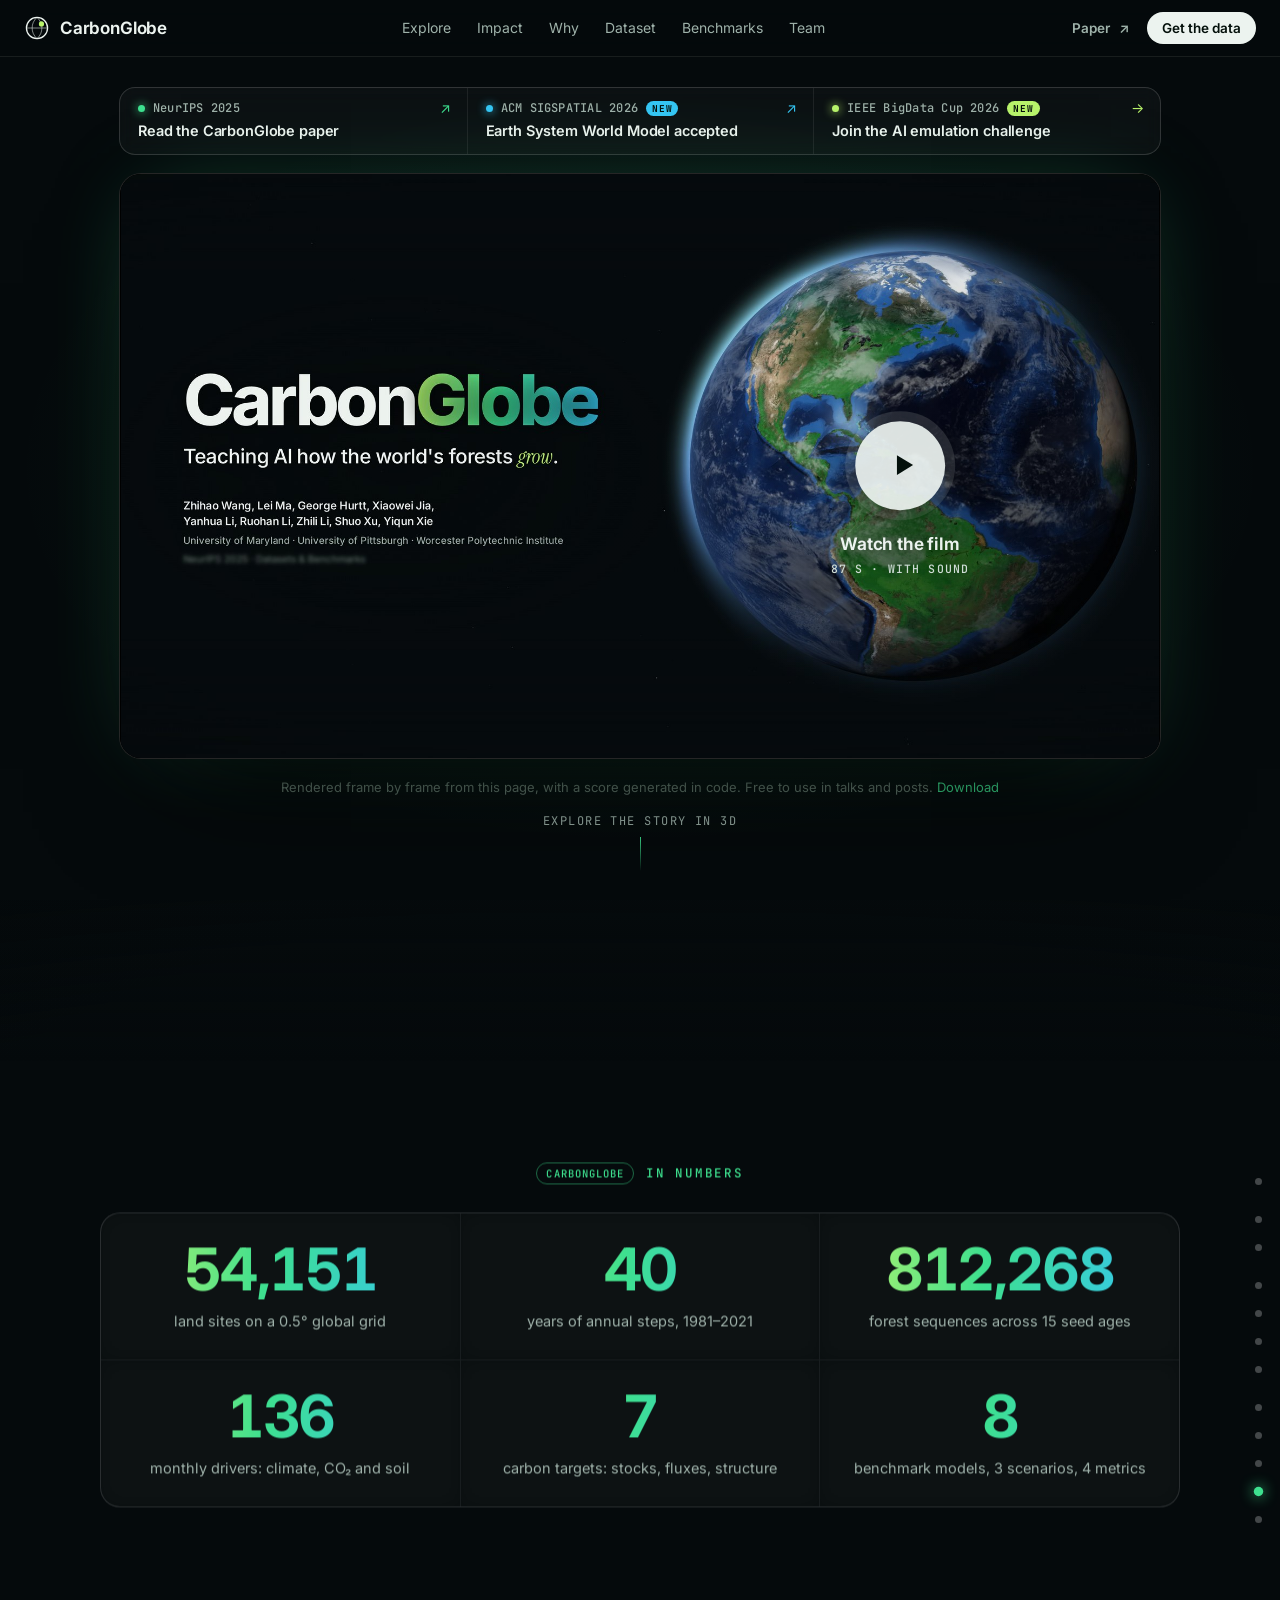
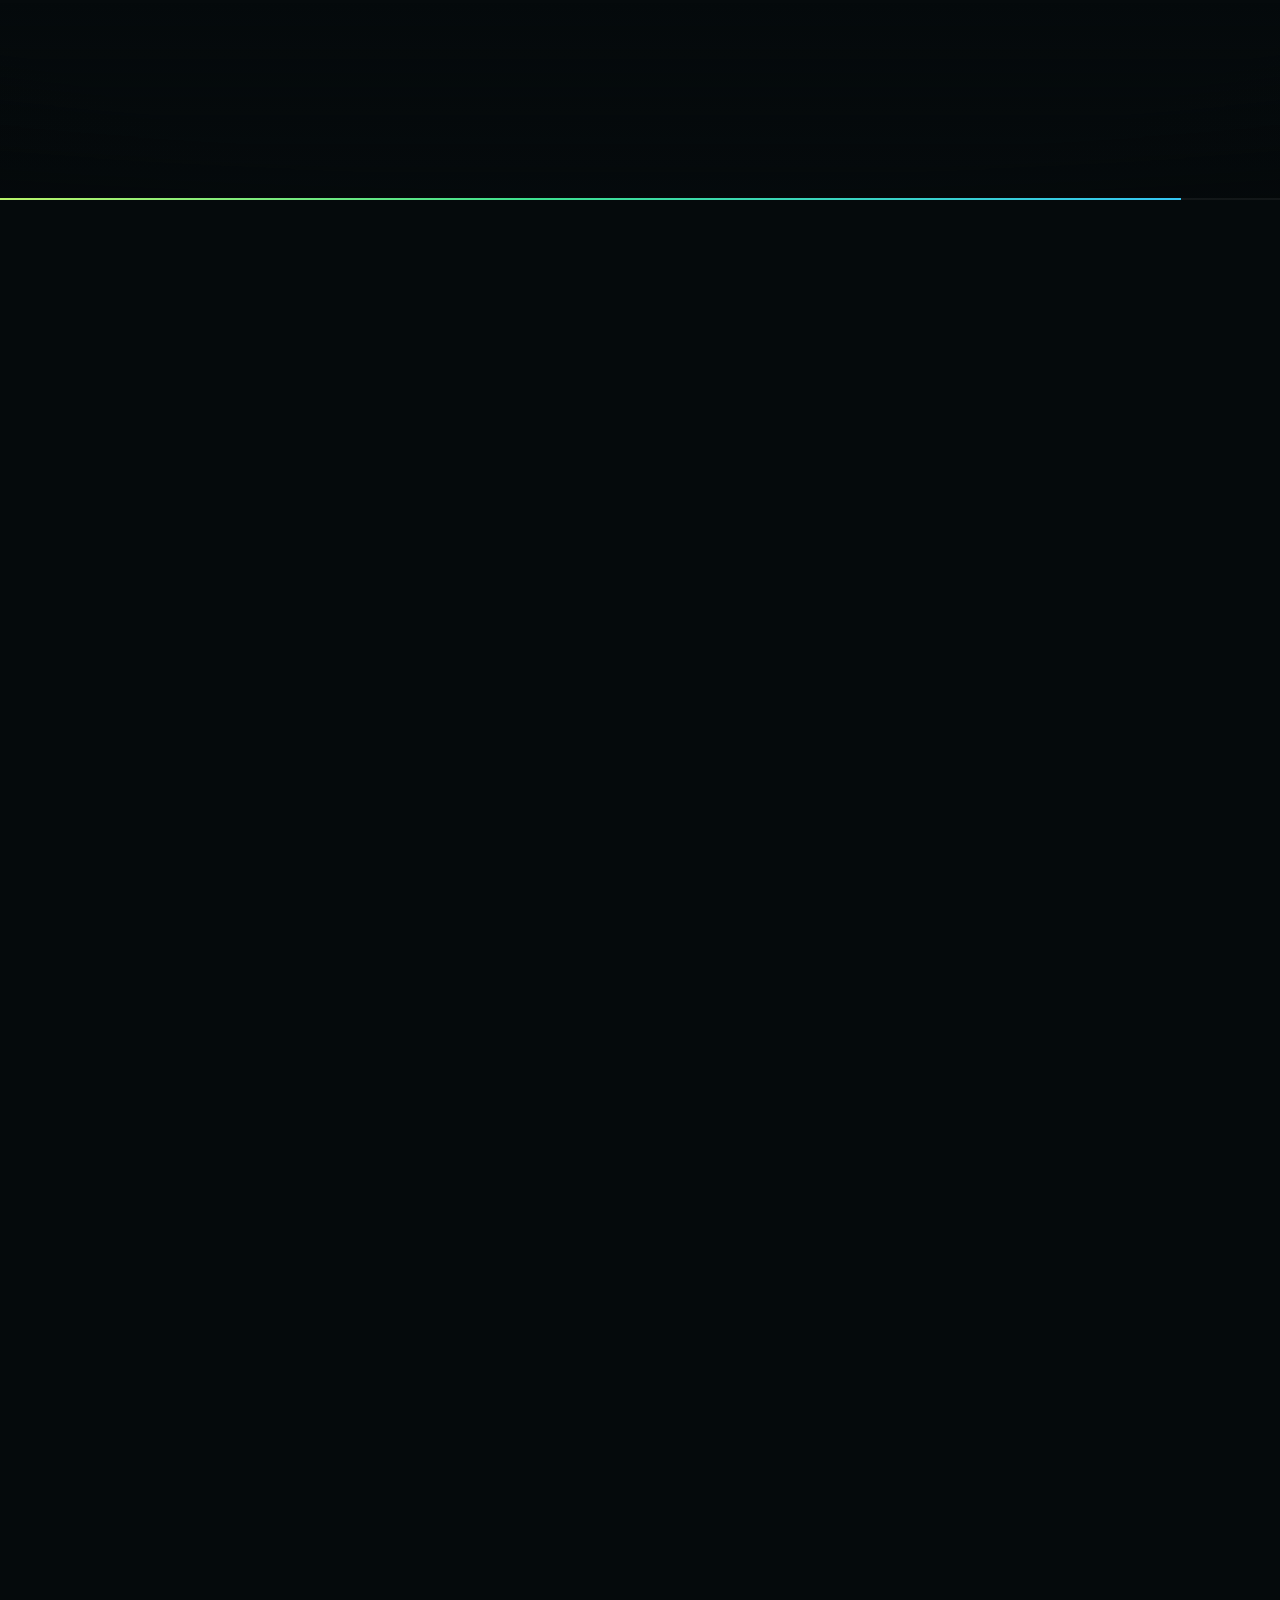
==== commit 1d8aebe2: "Explore and Impact after the story; unpin the statement; open slot for new emulators Co-Authored-By:" ====
--- a/index.html
+++ b/index.html
@@ -120,11 +120,11 @@
     <span>CarbonGlobe</span>
   </a>
   <nav aria-label="Sections">
+    <a href="#explore">Explore</a>
+    <a href="#impact">Impact</a>
     <a href="#why">Why</a>
     <a href="#dataset">Dataset</a>
-    <a href="#explore">Explore</a>
     <a href="#benchmarks">Benchmarks</a>
-    <a href="#challenge">Challenge</a>
     <a href="#team">Team</a>
   </nav>
   <div class="top-cta">
@@ -187,6 +187,7 @@
       <p>Forests take up carbon equal to almost half of our fossil-fuel emissions.<sup class="ref"><a href="#r1">1</a></sup> Yet the most extreme wildfires are 2.2 times as frequent as in 2003,<sup class="ref"><a href="#r2">2</a></sup> drought and heat are killing trees on every forested continent,<sup class="ref"><a href="#r3">3</a></sup> and 10.9 million hectares of forest are still cleared each year.<sup class="ref"><a href="#r4">4</a></sup></p>
       <p class="kinds" id="why-kinds"><span data-k="fire">Fire</span><span data-k="drought">Drought</span><span data-k="heat">Heat</span><span data-k="clear">Clearing</span></p>
     </article>
+    <div class="labels" id="why-pins" aria-hidden="true"></div>
     <div class="labels" id="why-labels">
       <span data-t="0.8" data-k="fire" data-pts="52,-75;58,-112"><b>Canada · 2023</b>Record fire season: about 15 Mha burned<sup class="ref"><a href="#r5">5</a></sup></span>
       <span data-t="0.88" data-k="fire" data-pts="-34.5,150"><b>Southeast Australia · 2019–20</b>Forest fires of unprecedented extent<sup class="ref"><a href="#r6">6</a></sup></span>
@@ -227,7 +228,7 @@
     <article class="cap cap-top cap-primer cap-views" data-u="5.63,5.83,7.3,7.5">
       <p class="kicker"><span>Understand</span> Inside ED</p>
       <h2>One forest. Four forcings. <em>Fifteen ages.</em></h2>
-      <p>ED grows each forest year by year from monthly climate, CO₂ and soil.<sup class="ref"><a href="#r21">21</a>,<a href="#r22">22</a></sup> Different forcings give different fates, here a wet start, the 2015 drought,<sup class="ref"><a href="#r7">7</a></sup> a sketched fire and the boreal cold, and every site starts from fifteen forest ages, 1 to 500 years old.</p>
+      <p>ED simulates the ecological mechanisms behind each forest, from photosynthesis and growth to competition for light and mortality, year by year from monthly climate, CO₂ and soil.<sup class="ref"><a href="#r21">21</a>,<a href="#r22">22</a></sup> Different forcings give different fates, here a wet start, the 2015 drought,<sup class="ref"><a href="#r7">7</a></sup> a sketched fire and the boreal cold, and every site starts from fifteen forest ages, 1 to 500 years old.</p>
     </article>
     <div class="panels" id="panels" aria-hidden="true"></div>
     <div class="labels" id="cohort-labels" aria-hidden="true"></div>
@@ -329,20 +330,20 @@
     </div>
 
     <!-- chapter 8: the end card -->
-    <div class="finale" data-u="16.14,16.48,17.88,17.88">
+    <div class="finale" data-u="16.14,16.48,99,99">
       <p class="kicker">Available now</p>
       <h2 class="finale-title" data-text="CarbonGlobe">Carbon<span class="grad">Globe</span></h2>
       <p class="finale-sub">Building fast, accurate, knowledge-grounded emulators of the world's forests? Start here. Free to download, ready to train.</p>
       <div class="buttons">
         <a class="btn btn-primary" href="#start">Get the dataset</a>
         <a class="btn" href="#challenge">Join the challenge</a>
-        <a class="btn btn-quiet" href="#why">Why it matters <span aria-hidden="true">↓</span></a>
+        <a class="btn btn-quiet" href="#explore">Explore the globe <span aria-hidden="true">↓</span></a>
       </div>
       <p class="finale-url"><svg viewBox="0 0 20 20" aria-hidden="true"><circle cx="10" cy="10" r="7.2"/><path d="M2.8 10h14.4M10 2.8c2 2 2.9 4.4 2.9 7.2s-.9 5.2-2.9 7.2c-2-2-2.9-4.4-2.9-7.2s.9-5.2 2.9-7.2z"/></svg>zhwang0.github.io/carbon-globe-website</p>
       <p class="finale-links">NeurIPS 2025 Datasets &amp; Benchmarks<i>·</i>Hugging Face<i>·</i>Kaggle<i>·</i>GitHub<i>·</i>IEEE BigData Cup 2026</p>
     </div>
 
-    <p class="film-credits" data-u="16.58,16.73,17.88,17.88" aria-hidden="true">Imagery: NASA Blue Marble, Black Marble · Sentinel-2 cloudless 2016 by EOX IT Services GmbH (contains modified Copernicus Sentinel data 2016), CC BY 4.0 · Simulations: Ecosystem Demography model</p>
+    <p class="film-credits" data-u="16.58,16.73,99,99" aria-hidden="true">Imagery: NASA Blue Marble, Black Marble · Sentinel-2 cloudless 2016 by EOX IT Services GmbH (contains modified Copernicus Sentinel data 2016), CC BY 4.0 · Simulations: Ecosystem Demography model</p>
 
     <!-- film chrome -->
     <nav class="chapters" id="chapters" aria-label="Story chapters">
@@ -364,278 +365,6 @@
   </div>
 </section>
 
-<!-- ================================================================ WHY -->
-<section class="why" id="why" aria-labelledby="why-title">
-  <div class="statement" id="statement">
-    <div class="statement-stage">
-      <div class="wrap">
-        <p class="eyebrow" id="why-title">Why it matters</p>
-        <p class="statement-text">We understand how forests grow, burn and recover well enough to simulate them. <mark>We cannot yet simulate them fast enough.</mark></p>
-      </div>
-    </div>
-  </div>
-  <div class="wrap">
-    <div class="stats">
-      <article class="stat reveal">
-        <p class="stat-n">3.6<small>GtC/yr</small></p>
-        <p class="stat-t">taken up by the world's forests, 1990–2019: almost half of our fossil-fuel emissions.<sup class="ref"><a href="#r1">1</a></sup></p>
-        <a class="src" href="https://doi.org/10.1038/s41586-024-07602-x" target="_blank" rel="noopener">Pan et al. · Nature 2024</a>
-      </article>
-      <article class="stat reveal">
-        <p class="stat-n">2.2×</p>
-        <p class="stat-t">as many of the most extreme wildfires in 2023 as in 2003.<sup class="ref"><a href="#r2">2</a></sup></p>
-        <a class="src" href="https://doi.org/10.1038/s41559-024-02452-2" target="_blank" rel="noopener">Cunningham et al. · Nature Ecology &amp; Evolution 2024</a>
-      </article>
-      <article class="stat reveal">
-        <p class="stat-n">40.6<small>days</small></p>
-        <p class="stat-t">for ED to simulate the globe for forty years on 20 CPU cores. A trained emulator takes about an hour.<sup class="ref"><a href="#r18">18</a></sup></p>
-        <a class="src" href="https://doi.org/10.52202/085713-0261" target="_blank" rel="noopener">Wang et al. · NeurIPS 2025</a>
-      </article>
-    </div>
-
-    <div class="trust reveal">
-      <p class="trust-k">ED, the model CarbonGlobe emulates, informs</p>
-      <ul>
-        <li><svg viewBox="0 0 24 24" aria-hidden="true"><circle cx="12" cy="12" r="8.5"/><path d="M3.5 12h17M12 3.5c2.6 2.4 3.8 5.2 3.8 8.5s-1.2 6.1-3.8 8.5c-2.6-2.4-3.8-5.2-3.8-8.5S9.4 5.9 12 3.5z"/></svg><b>Global Carbon Budget<sup class="ref"><a href="#r23">23</a>,<a href="#r29">29</a></sup></b></li>
-        <li><svg viewBox="0 0 24 24" aria-hidden="true"><path d="M4 18 10 6l4 8 2-3 4 7z"/><circle cx="17.5" cy="5.5" r="1.6"/></svg><b>NASA Carbon Monitoring System<sup class="ref"><a href="#r18">18</a>,<a href="#r25">25</a>,<a href="#r26">26</a></sup></b></li>
-        <li><svg viewBox="0 0 24 24" aria-hidden="true"><path d="M4 20V10M9.3 20V5M14.6 20v-8M20 20V8"/></svg><b>U.S. Greenhouse Gas Center<sup class="ref"><a href="#r18">18</a></sup></b></li>
-        <li><svg viewBox="0 0 24 24" aria-hidden="true"><path d="M12 3c3.4 3 5 6 5 9.2a5 5 0 0 1-10 0C7 9 8.6 6 12 3zM12 21v-7.5"/></svg><b>Maryland's forest carbon inventory<sup class="ref"><a href="#r18">18</a>,<a href="#r25">25</a></sup></b></li>
-      </ul>
-    </div>
-  </div>
-</section>
-
-<!-- ================================================================ OVERVIEW -->
-<section class="section" id="overview">
-  <div class="wrap">
-    <header class="sec-head center reveal">
-      <p class="eyebrow">Why CarbonGlobe</p>
-      <h2 class="display">The missing benchmark for forests.</h2>
-      <p class="lead">AI weather models took off on open, ML-ready data. CarbonGlobe brings the same to forest carbon, for emulators that are fast, accurate and knowledge-grounded.</p>
-    </header>
-
-    <div class="triad">
-      <article class="tri reveal"><p class="card-k">Fast</p><p class="tri-n">≈800×</p><p>A trained emulator runs a 40-year global forecast in about an hour on one GPU. ED takes 40.6 days on 20 CPU cores.<sup class="ref"><a href="#r18">18</a></sup></p></article>
-      <article class="tri reveal"><p class="card-k">Accurate</p><p class="tri-n">40 years</p><p>Scored over full 40-year rollouts, across climates and forest ages, with metrics for yearly change and long-run drift.<sup class="ref"><a href="#r18">18</a></sup></p></article>
-      <article class="tri reveal"><p class="card-k">Knowledge-grounded</p><p class="tri-n">ED v3.0</p><p>Learned from a process-based model built on decades of ecology, calibrated with lidar, flux towers, inventories and inversions.<sup class="ref"><a href="#r22">22</a></sup></p></article>
-    </div>
-
-    <div class="analogy reveal" aria-label="From weather benchmarks to land benchmarks">
-      <div class="lane">
-        <span class="tag">Atmosphere</span>
-        <ol><li>Reanalysis<br><b>ERA5</b><sup class="ref"><a href="#r30">30</a></sup></li><li>Benchmark<br><b>WeatherBench</b><sup class="ref"><a href="#r31">31</a></sup></li><li>AI emulators<br><b>FourCastNet</b><sup class="ref"><a href="#r32">32</a></sup> <b>· GraphCast</b><sup class="ref"><a href="#r33">33</a></sup></li></ol>
-      </div>
-      <div class="lane lane-land">
-        <span class="tag">Land &amp; forests</span>
-        <ol><li>Process model<br><b>Ecosystem Demography</b><sup class="ref"><a href="#r21">21</a>,<a href="#r22">22</a></sup></li><li>Benchmark<br><b class="grad">CarbonGlobe</b><sup class="ref"><a href="#r18">18</a></sup></li><li>AI emulators<br><b>DeepED</b><sup class="ref"><a href="#r34">34</a></sup> <b>· Transformers · yours</b></li></ol>
-      </div>
-    </div>
-
-  </div>
-</section>
-
-<!-- ================================================================ DATASET -->
-<section class="section" id="dataset">
-  <div class="wrap">
-    <header class="sec-head reveal">
-      <p class="eyebrow">The dataset</p>
-      <h2 class="display">From satellites to tensors.</h2>
-      <p class="lead">Inputs integrated, ED run and calibrated worldwide, outputs packaged for machine learning.</p>
-    </header>
-
-    <div class="pipeline">
-      <div class="stack reveal" data-stack>
-        <p class="stack-title"><span>1</span>Integrate 100+ inputs</p>
-        <div class="layers">
-          <figure style="--i:0"><img src="assets/data/layers/in_temp.png" alt="Mean air temperature map" loading="lazy"><figcaption>Air temperature · MERRA-2</figcaption></figure>
-          <figure style="--i:1"><img src="assets/data/layers/in_precip.png" alt="Annual precipitation map" loading="lazy"><figcaption>Precipitation · MERRA-2</figcaption></figure>
-          <figure style="--i:2"><img src="assets/data/layers/in_co2.png" alt="CO2 concentration map" loading="lazy"><figcaption>CO₂ · NOAA CarbonTracker</figcaption></figure>
-          <figure style="--i:3"><img src="assets/data/layers/in_soil.png" alt="Soil water content map" loading="lazy"><figcaption>Soil hydraulics · ROSETTA</figcaption></figure>
-        </div>
-        <p class="stack-note"><b>136 drivers</b> a month at 0.5°: weather, CO₂, soil and disturbance.<sup class="ref"><a href="#r19">19</a>,<a href="#r35">35</a>,<a href="#r36">36</a></sup></p>
-      </div>
-      <div class="engine reveal">
-        <p class="stack-title"><span>2</span>Simulate with ED</p>
-        <div class="engine-core">
-          <div class="orb" aria-hidden="true"><i></i><i></i><i></i></div>
-          <b>Ecosystem Demography v3.0</b>
-          <small>Calibrated against LiDAR, flux towers, forest inventories and atmospheric inversions<sup class="ref"><a href="#r22">22</a>,<a href="#r23">23</a>,<a href="#r25">25</a>,<a href="#r26">26</a></sup></small>
-        </div>
-        <p class="stack-note">About 812 CPU-days, for 15 starting ages at every site.<sup class="ref"><a href="#r18">18</a></sup></p>
-      </div>
-      <div class="stack reveal" data-stack>
-        <p class="stack-title"><span>3</span>Package 7 targets</p>
-        <div class="layers">
-          <figure style="--i:0"><img src="assets/data/layers/out_height.png" alt="Canopy height map" loading="lazy"><figcaption>Canopy height</figcaption></figure>
-          <figure style="--i:1"><img src="assets/data/layers/out_agb.png" alt="Aboveground biomass map" loading="lazy"><figcaption>Aboveground biomass</figcaption></figure>
-          <figure style="--i:2"><img src="assets/data/layers/out_soil.png" alt="Soil carbon map" loading="lazy"><figcaption>Soil carbon</figcaption></figure>
-          <figure style="--i:3"><img src="assets/data/layers/out_gpp.png" alt="Gross primary production map" loading="lazy"><figcaption>Gross primary production</figcaption></figure>
-        </div>
-        <p class="stack-note">Height, biomass, soil carbon, LAI, GPP, NPP and Rh.</p>
-      </div>
-    </div>
-
-    <div class="emulate reveal" aria-label="Step 4: emulate it. One 40-year global run takes ED 974 hours on 20 CPU cores, about 828 dollars on AWS, and the DeepED emulator 1.2 hours on one GPU, about 2 dollars.">
-      <div class="em-copy">
-        <p class="stack-title"><span>4</span>Emulate it</p>
-        <p>Trained on CarbonGlobe, an emulator takes over the slowest step: the run itself. One 40-year global run, two ways:</p>
-      </div>
-      <div class="em-cmp">
-        <div class="em-m">
-          <p class="em-k">Time</p>
-          <div class="em-row c-ed"><span>ED v3.0 · 20 CPU cores</span><i style="--w:1"></i><b>974 h</b></div>
-          <div class="em-row c-ai"><span>DeepED · 1 GPU</span><i style="--w:.0012"></i><b>1.2 h</b></div>
-          <p class="em-x">≈800× <small>faster</small></p>
-        </div>
-        <div class="em-m">
-          <p class="em-k">Cloud cost</p>
-          <div class="em-row c-ed"><span>ED v3.0 · 20 CPU cores</span><i style="--w:1"></i><b>$828</b></div>
-          <div class="em-row c-ai"><span>DeepED · 1 GPU</span><i style="--w:.0025"></i><b>$2.05</b></div>
-          <p class="em-x">≈400× <small>cheaper</small></p>
-        </div>
-      </div>
-      <p class="em-src">Times from the paper;<sup class="ref"><a href="#r18">18</a></sup> costs estimated at AWS on-demand prices.<sup class="ref"><a href="#r27">27</a></sup></p>
-    </div>
-
-    <div class="specs reveal" id="specs">
-      <div class="specs-head">
-        <h3>Specifications</h3>
-        <p>From the paper<sup class="ref"><a href="#r18">18</a></sup> and the dataset card.</p>
-      </div>
-      <dl class="spec-list">
-        <div><dt>Coverage</dt><dd>54,152 land sites at 0.5°<small>global, excluding Antarctica</small></dd></div>
-        <div><dt>Period</dt><dd>1981–2021<small>40 annual steps of 12 months</small></dd></div>
-        <div><dt>Starting forests</dt><dd>15 ages, 1 to 500 years<small>812,280 sequences</small></dd></div>
-        <div><dt>Inputs</dt><dd>136 monthly drivers<small>weather and its daily cycle, CO₂, soil, disturbance</small></dd></div>
-        <div><dt>Sources</dt><dd>NASA MERRA-2<sup class="ref"><a href="#r19">19</a></sup> · NOAA CarbonTracker<sup class="ref"><a href="#r35">35</a></sup> · ROSETTA<sup class="ref"><a href="#r36">36</a></sup></dd></div>
-        <div><dt>Simulator</dt><dd>Ecosystem Demography v3.0<sup class="ref"><a href="#r22">22</a></sup><small>calibrated with lidar, flux towers and inventories</small></dd></div>
-        <div><dt>Targets</dt><dd>7 carbon variables<small>height, AGB, soil C, LAI, GPP, NPP, Rh</small></dd></div>
-        <div><dt>Evaluation</dt><dd>3 scenarios, 4 metrics<small>RMSE, MAE, delta and cumulative error</small></dd></div>
-        <div><dt>Baselines</dt><dd>8 models with code</dd></div>
-        <div><dt>Format</dt><dd>NumPy float32, 29.3 GB</dd></div>
-        <div><dt>License</dt><dd>CC BY 4.0</dd></div>
-      </dl>
-    </div>
-  </div>
-</section>
-
-<!-- ================================================================ BUILT FOR ML -->
-<section class="section" id="ml">
-  <div class="wrap">
-    <header class="sec-head center reveal">
-      <p class="eyebrow">Built for machine learning</p>
-      <h2 class="display">One initial state. Forty years ahead.</h2>
-      <p class="lead">No look-back window: errors compound, as they do when an emulator stands in for a simulator.</p>
-    </header>
-
-    <div class="bento">
-      <article class="tile t-task spot reveal">
-        <p class="card-k">The task</p>
-        <div class="horizon" aria-hidden="true">
-          <div class="hz-row"><span class="hz-k">Typical benchmark</span><span class="hz-bar"><i class="hz-past" style="--w:70"></i><i class="hz-fut" style="--w:30"></i></span></div>
-          <div class="hz-row hz-cg"><span class="hz-k">CarbonGlobe</span><span class="hz-bar"><i class="hz-dot"></i><i class="hz-fut" style="--w:96"></i></span></div>
-          <div class="hz-key"><span><i class="hz-past"></i>history given</span><span><i class="hz-dot"></i>initial forest v₀</span><span><i class="hz-fut"></i>to forecast</span></div>
-        </div>
-        <div class="tensors">
-          <div class="tensor"><code>X</code><span class="shape">812,280 <i>×</i> 40 <i>×</i> 12 <i>×</i> 136</span><small>sequences × years × months × drivers</small></div>
-          <div class="tensor"><code>v₀</code><span class="shape">812,280 <i>×</i> 7</span><small>initial forest state</small></div>
-          <div class="tensor"><code>Y</code><span class="shape">812,280 <i>×</i> 40 <i>×</i> 7</span><small>annual targets to forecast</small></div>
-        </div>
-      </article>
-      <article class="tile t-s1 spot reveal">
-        <p class="card-k">Scenario 1</p><h3>Sparse to dense</h3>
-        <p>Train on 1/16 of the sites and predict the rest, as an emulator would fill in a finer grid.</p>
-        <svg class="mini" viewBox="0 0 160 70" aria-hidden="true"><g id="mini-grid"></g></svg>
-      </article>
-      <article class="tile t-s2 spot reveal">
-        <p class="card-k">Scenario 2</p><h3>Across climates</h3>
-        <p>Scores by Köppen–Geiger zone.<sup class="ref"><a href="#r37">37</a></sup> Where does an emulator break?</p>
-        <div class="zonebar" aria-hidden="true"><i style="--c:#3b82f6;--w:16.8"></i><i style="--c:#f59e0b;--w:28.5"></i><i style="--c:#4ade80;--w:10.8"></i><i style="--c:#a78bfa;--w:35.6"></i><i style="--c:#cbd5e1;--w:8.3"></i></div>
-        <p class="zonekey" aria-hidden="true"><span style="--c:#3b82f6">Tropical</span><span style="--c:#f59e0b">Arid</span><span style="--c:#4ade80">Temperate</span><span style="--c:#a78bfa">Cold</span><span style="--c:#cbd5e1">Polar</span></p>
-      </article>
-      <article class="tile t-s3 spot reveal">
-        <p class="card-k">Scenario 3</p><h3>Across forest ages</h3>
-        <p>From fast-growing saplings to carbon-dense 500-year-old stands.</p>
-        <div class="agebar" aria-hidden="true" id="agebar"></div>
-      </article>
-      <article class="tile t-metric spot reveal">
-        <div class="metrics-copy">
-          <p class="card-k">Problem-driven metrics</p>
-          <h3>Beyond RMSE.</h3>
-          <p>Next to RMSE and MAE: <b>delta error</b> for year-over-year change, and <b>cumulative error</b> for the drift by year 40.</p>
-        </div>
-        <svg class="metric-fig" viewBox="0 0 520 240" role="img" aria-label="A predicted biomass curve drifting above the true curve, with delta and cumulative errors marked">
-          <defs><linearGradient id="mg" x1="0" x2="1"><stop offset="0" stop-color="#3ee08f"/><stop offset="1" stop-color="#b9f46b"/></linearGradient></defs>
-          <g class="axis"><line x1="40" y1="200" x2="500" y2="200"/><line x1="40" y1="20" x2="40" y2="200"/><text x="500" y="222" text-anchor="end">year 40</text><text x="40" y="222">year 0</text></g>
-          <path class="m-true" d="M40 180 C120 165 200 140 280 118 S420 86 480 78"/>
-          <path class="m-pred" d="M40 180 C120 160 190 128 270 100 S410 52 480 40"/>
-          <g class="m-delta"><line x1="300" y1="111" x2="330" y2="104"/><line x1="300" y1="93" x2="330" y2="80"/><text x="315" y="138" text-anchor="middle">Δ error</text></g>
-          <g class="m-cum"><line x1="492" y1="40" x2="492" y2="78"/><text x="498" y="104" text-anchor="end">cumulative</text></g>
-          <g class="m-key"><circle cx="70" cy="30" r="4" class="k-true"/><text x="80" y="34">ED reference</text><circle cx="180" cy="30" r="4" class="k-pred"/><text x="190" y="34">emulator</text></g>
-        </svg>
-      </article>
-      <article class="tile t-base spot reveal">
-        <p class="card-k">Baselines</p><h3>Eight models, one repo.</h3>
-        <p>Recurrent, attention, linear and simulator-specific, scored the same way.</p>
-        <ul class="models"><li>LSTM<sup class="ref"><a href="#r38">38</a></sup></li><li>LSTNet<sup class="ref"><a href="#r39">39</a></sup></li><li class="hot">DeepED<sup class="ref"><a href="#r34">34</a></sup></li><li>Transformer<sup class="ref"><a href="#r40">40</a></sup></li><li>Informer<sup class="ref"><a href="#r41">41</a></sup></li><li>DLinear<sup class="ref"><a href="#r42">42</a></sup></li><li>Crossformer<sup class="ref"><a href="#r43">43</a></sup></li><li>TimeXer<sup class="ref"><a href="#r44">44</a></sup></li></ul>
-      </article>
-    </div>
-  </div>
-</section>
-
-<!-- ================================================================ GET STARTED -->
-<section class="section start" id="start">
-  <div class="wrap">
-    <header class="sec-head center reveal">
-      <p class="eyebrow">Get started</p>
-      <h2 class="display">Start in minutes.</h2>
-      <p class="lead">29.3 GB under CC BY 4.0, with splits, statistics and every baseline.</p>
-    </header>
-    <div class="start-grid">
-      <div class="get reveal">
-        <a class="res res-main spot" href="https://www.kaggle.com/datasets/zhihaow/carbonglobe" target="_blank" rel="noopener"><span class="res-k">Dataset</span><b>Kaggle</b><small>The full arrays, splits and statistics</small><i aria-hidden="true">↗</i></a>
-        <a class="res spot" href="https://huggingface.co/datasets/zhwang1/CarbonGlobe" target="_blank" rel="noopener"><span class="res-k">Dataset</span><b>Hugging Face</b><small>The same release, on the Hub</small><i aria-hidden="true">↗</i></a>
-        <a class="res spot" href="https://github.com/zhwang0/carbon-globe" target="_blank" rel="noopener"><span class="res-k">Code</span><b>GitHub</b><small>Loaders, metrics and all eight baselines</small><i aria-hidden="true">↗</i></a>
-        <a class="res spot" href="https://proceedings.neurips.cc/paper_files/paper/2025/hash/0b82662b6c32e887bb252a74d8cb2d5e-Abstract-Datasets_and_Benchmarks_Track.html" target="_blank" rel="noopener"><span class="res-k">Paper</span><b>NeurIPS 2025</b><small>Datasets &amp; Benchmarks Track</small><i aria-hidden="true">↗</i></a>
-      </div>
-      <div class="code reveal">
-        <div class="code-head">
-          <span class="dots" aria-hidden="true"><i></i><i></i><i></i></span>
-          <div class="code-tabs" role="tablist" aria-label="Quick start">
-            <button type="button" role="tab" aria-selected="true" aria-controls="code-dl" id="tab-dl">1 · Download</button>
-            <button type="button" role="tab" aria-selected="false" aria-controls="code-load" id="tab-load">2 · Load</button>
-          </div>
-          <button class="code-copy" type="button">Copy</button>
-        </div>
-<pre class="code-body" id="code-dl" role="tabpanel" aria-labelledby="tab-dl"><code><span class="c"># from Kaggle</span>
-<span class="k">kaggle</span> datasets download zhihaow/carbonglobe --unzip
-
-<span class="c"># or from Hugging Face</span>
-<span class="k">hf</span> download zhwang1/CarbonGlobe --repo-type dataset --local-dir CarbonGlobe
-
-<span class="c"># what you get, 29.3 GB in all</span>
-<span class="c"># data_global/   glob_X_fea.npy (inputs), glob_Y001.npy … glob_Y500.npy (one per seed age)</span>
-<span class="c"># data_stats/    normalization statistics, the land mask, age statistics</span>
-<span class="c"># insitu_data/   in-situ GPP observations (ABoVE) for validation</span>
-<span class="c"># train.csv  val.csv  test.csv   split indices</span></code></pre>
-<pre class="code-body" id="code-load" role="tabpanel" aria-labelledby="tab-load" hidden><code><span class="k">import</span> numpy <span class="k">as</span> np
-
-<span class="c"># memory-mapped: nothing loads until you index it</span>
-X = np.load(<span class="s">"data_global/glob_X_fea.npy"</span>, mmap_mode=<span class="s">"r"</span>)  <span class="c"># (54152, 40, 12, 136)</span>
-Y = np.load(<span class="s">"data_global/glob_Y001.npy"</span>, mmap_mode=<span class="s">"r"</span>)   <span class="c"># (54152, 41, 12, 7), age-1 start</span>
-
-<span class="c"># site i sits at the i-th land cell of the 0.5° mask</span>
-rows, cols = np.nonzero(np.load(<span class="s">"data_stats/mask2d.npy"</span>))
-lat, lon = <span class="n">89.75</span> - <span class="n">0.5</span> * rows, -<span class="n">179.75</span> + <span class="n">0.5</span> * cols
-
-i = <span class="n">43602</span>                   <span class="c"># central Amazon, 3.25°S 63.75°W</span>
-x, y = X[i], Y[i]           <span class="c"># 40 years of climate; the forest, year 0 to 40</span>
-<span class="c"># an emulator learns ED's step (x[t], y[t]) -> y[t+1], then rolls out</span></code></pre>
-      </div>
-    </div>
-  </div>
-</section>
-
 <!-- ================================================================ EXPLORE -->
 <section class="section" id="explore">
   <div class="wrap">
@@ -674,95 +403,6 @@
         </div>
         <p class="ex-note">ED reference simulations at 0.5°. Every variable is an annual value recorded in December. Values are rounded for the browser; download the dataset for full precision.</p>
       </div>
-    </div>
-  </div>
-</section>
-
-<!-- ================================================================ BENCHMARKS -->
-<section class="section" id="benchmarks">
-  <div class="wrap">
-    <header class="sec-head reveal">
-      <p class="eyebrow">Benchmarks</p>
-      <h2 class="display">No single model wins.</h2>
-      <p class="lead">DeepED leads on slowly accumulating stocks, attention models on seasonal fluxes. Closing that gap is the open problem.</p>
-    </header>
-
-    <div class="bench reveal">
-      <div class="bench-controls">
-        <div class="chips" id="bench-metrics" role="radiogroup" aria-label="Metric"></div>
-        <p class="bench-hint">Lower is better · click a column to compare models</p>
-      </div>
-      <div class="bench-body">
-        <div class="heat" id="bench-heat" role="table" aria-label="Rank of each model per variable"></div>
-        <div class="bars-wrap">
-          <p class="bars-title" id="bench-title">Height · RMSE (m)</p>
-          <div class="hbars" id="bench-bars"></div>
-        </div>
-      </div>
-      <p class="bench-src">Overall evaluation with noise-perturbation training,<sup class="ref"><a href="#r45">45</a></sup> Table 1 of the paper.<sup class="ref"><a href="#r18">18</a></sup> Colors rank the eight models within each variable.</p>
-    </div>
-
-    <div class="runtime reveal">
-      <div class="runtime-copy">
-        <p class="eyebrow">Speed</p>
-        <h3><span class="big">Hours,</span> not weeks.</h3>
-        <p>One 40-year global run: 40.6 days for ED on 20 CPU cores, about an hour for most emulators on one GPU.<sup class="ref"><a href="#r18">18</a></sup></p>
-      </div>
-      <div class="runtime-chart" id="runtime"></div>
-    </div>
-
-    <details class="abstract drift reveal">
-      <summary><span>Where emulators drift by year 40</span><i aria-hidden="true"></i></summary>
-    <figure class="paper-fig">
-      <img src="assets/img/res_glob.webp" alt="Global maps of year-40 errors (emulator minus ED) for DeepED, Transformer and Informer on height, AGB and soil carbon." loading="lazy">
-      <figcaption>Year-40 difference between emulator and ED for the three strongest models.<sup class="ref"><a href="#r18">18</a></sup> DeepED slightly overestimates where forests are sparse or the climate is cold; attention models overshoot in dense forests such as the eastern U.S., Central Africa and the Amazon.</figcaption>
-    </figure>
-    </details>
-
-  </div>
-</section>
-
-<!-- ================================================================ CHALLENGE -->
-<section class="section challenge" id="challenge">
-  <div class="wrap">
-    <div class="ch-card reveal">
-      <div class="ch-copy">
-        <p class="eyebrow">IEEE BigData Cup 2026 · Challenge 05</p>
-        <h2 class="display">Now forecast the future.</h2>
-        <p class="lead">Built on CarbonGlobe: train on today's climate, roll an emulator forty years into SSP1-2.6 and SSP5-8.5,<sup class="ref"><a href="#r46">46</a></sup> and be scored on where the forest ends up. Awards are available.</p>
-        <div class="buttons">
-          <a class="btn btn-primary" href="https://www.kaggle.com/competitions/ieee-bigdata-cup-2026-ai-emulation-challenge/overview" target="_blank" rel="noopener">Join on Kaggle <span aria-hidden="true">↗</span></a>
-          <a class="btn" href="https://bigdataieee.org/BigData2026/cup/" target="_blank" rel="noopener">IEEE Big Data Cup <span aria-hidden="true">↗</span></a>
-        </div>
-      </div>
-      <figure class="ch-vis" aria-hidden="true">
-        <svg viewBox="0 0 480 320">
-          <defs>
-            <linearGradient id="chHot" x1="0" x2="1"><stop offset="0" stop-color="#b9f46b"/><stop offset="1" stop-color="#ff7a45"/></linearGradient>
-            <linearGradient id="chCool" x1="0" x2="1"><stop offset="0" stop-color="#b9f46b"/><stop offset="1" stop-color="#35c6f4"/></linearGradient>
-            <linearGradient id="chFan" x1="0" x2="1"><stop offset="0" stop-color="#3ee08f" stop-opacity="0"/><stop offset="1" stop-color="#3ee08f" stop-opacity=".16"/></linearGradient>
-          </defs>
-          <g class="ch-grid"><line x1="40" y1="270" x2="460" y2="270"/><line x1="150" y1="40" x2="150" y2="270"/></g>
-          <path class="ch-fan" d="M150 170 C250 150 350 60 460 40 L460 250 C350 230 250 200 150 170 Z" fill="url(#chFan)"/>
-          <path class="ch-past" d="M40 214 C70 206 100 190 150 170"/>
-          <path class="ch-line ch-hot" d="M150 170 C250 150 350 70 460 52" stroke="url(#chHot)"/>
-          <path class="ch-line ch-cool" d="M150 170 C250 166 350 156 460 150" stroke="url(#chCool)"/>
-          <circle class="ch-now" cx="150" cy="170" r="6"/>
-          <text x="150" y="292" text-anchor="middle">year 0</text><text x="460" y="292" text-anchor="end">year 40</text>
-          <text x="44" y="236">1981–2021</text>
-          <text x="158" y="50">CO₂ forcing</text>
-          <text class="ch-tag ch-tag-hot" x="456" y="36" text-anchor="end">SSP5-8.5<tspan class="ch-long"> · high emissions</tspan></text>
-          <text class="ch-tag ch-tag-cool" x="456" y="176" text-anchor="end">SSP1-2.6<tspan class="ch-long"> · low emissions</tspan></text>
-        </svg>
-        <figcaption>Schematic: the forcing an emulator faces in each future</figcaption>
-      </figure>
-      <dl class="ch-facts">
-        <div><dt>Futures</dt><dd>2 climate scenarios</dd></div>
-        <div><dt>Sites</dt><dd>6,171 worldwide</dd></div>
-        <div><dt>Starting forests</dt><dd>15 ages each</dd></div>
-        <div><dt>Rollout</dt><dd>40 years</dd></div>
-        <div><dt>IEEE BigData 2026</dt><dd>Phoenix · Dec 14–17</dd></div>
-      </dl>
     </div>
   </div>
 </section>
@@ -824,6 +464,377 @@
   </div>
 </section>
 
+<!-- ================================================================ WHY -->
+<section class="why" id="why" aria-labelledby="why-title">
+  <div class="statement" id="statement">
+    <div class="statement-stage">
+      <div class="wrap">
+        <p class="eyebrow" id="why-title">Why it matters</p>
+        <p class="statement-text">Process-based models capture much of what we know about how forests grow, burn and recover. <mark>But running them for every place and every future takes too long.</mark></p>
+      </div>
+    </div>
+  </div>
+  <div class="wrap">
+    <div class="stats">
+      <article class="stat reveal">
+        <p class="stat-n">3.6<small>GtC/yr</small></p>
+        <p class="stat-t">taken up by the world's forests, 1990–2019: almost half of our fossil-fuel emissions.<sup class="ref"><a href="#r1">1</a></sup></p>
+        <a class="src" href="https://doi.org/10.1038/s41586-024-07602-x" target="_blank" rel="noopener">Pan et al. · Nature 2024</a>
+      </article>
+      <article class="stat reveal">
+        <p class="stat-n">2.2×</p>
+        <p class="stat-t">as many of the most extreme wildfires in 2023 as in 2003.<sup class="ref"><a href="#r2">2</a></sup></p>
+        <a class="src" href="https://doi.org/10.1038/s41559-024-02452-2" target="_blank" rel="noopener">Cunningham et al. · Nature Ecology &amp; Evolution 2024</a>
+      </article>
+      <article class="stat reveal">
+        <p class="stat-n">40.6<small>days</small></p>
+        <p class="stat-t">for ED to simulate the globe for forty years on 20 CPU cores. A trained emulator takes about an hour.<sup class="ref"><a href="#r18">18</a></sup></p>
+        <a class="src" href="https://doi.org/10.52202/085713-0261" target="_blank" rel="noopener">Wang et al. · NeurIPS 2025</a>
+      </article>
+    </div>
+
+    <div class="trust reveal">
+      <p class="trust-k">ED, the model CarbonGlobe emulates, informs</p>
+      <ul>
+        <li><svg viewBox="0 0 24 24" aria-hidden="true"><circle cx="12" cy="12" r="8.5"/><path d="M3.5 12h17M12 3.5c2.6 2.4 3.8 5.2 3.8 8.5s-1.2 6.1-3.8 8.5c-2.6-2.4-3.8-5.2-3.8-8.5S9.4 5.9 12 3.5z"/></svg><b>Global Carbon Budget<sup class="ref"><a href="#r23">23</a>,<a href="#r29">29</a></sup></b></li>
+        <li><svg viewBox="0 0 24 24" aria-hidden="true"><path d="M4 18 10 6l4 8 2-3 4 7z"/><circle cx="17.5" cy="5.5" r="1.6"/></svg><b>NASA Carbon Monitoring System<sup class="ref"><a href="#r18">18</a>,<a href="#r25">25</a>,<a href="#r26">26</a></sup></b></li>
+        <li><svg viewBox="0 0 24 24" aria-hidden="true"><path d="M4 20V10M9.3 20V5M14.6 20v-8M20 20V8"/></svg><b>U.S. Greenhouse Gas Center<sup class="ref"><a href="#r18">18</a></sup></b></li>
+        <li><svg viewBox="0 0 24 24" aria-hidden="true"><path d="M12 3c3.4 3 5 6 5 9.2a5 5 0 0 1-10 0C7 9 8.6 6 12 3zM12 21v-7.5"/></svg><b>Maryland's forest carbon inventory<sup class="ref"><a href="#r18">18</a>,<a href="#r25">25</a></sup></b></li>
+      </ul>
+    </div>
+  </div>
+</section>
+
+<!-- ================================================================ OVERVIEW -->
+<section class="section" id="overview">
+  <div class="wrap">
+    <header class="sec-head center reveal">
+      <p class="eyebrow">Why CarbonGlobe</p>
+      <h2 class="display">The missing benchmark for terrestrial ecosystems.</h2>
+      <p class="lead">AI weather models took off on open, ML-ready data. The land we live on, with its forests and their carbon, had no such benchmark. CarbonGlobe brings one, for emulators that are fast, accurate and knowledge-grounded.</p>
+    </header>
+
+    <div class="triad">
+      <article class="tri reveal"><p class="card-k">Fast</p><p class="tri-n">≈800×</p><p>A trained emulator runs a 40-year global forecast in about an hour on one GPU. ED takes 40.6 days on 20 CPU cores.<sup class="ref"><a href="#r18">18</a></sup></p></article>
+      <article class="tri reveal"><p class="card-k">Accurate</p><p class="tri-n">40 years</p><p>Scored over full 40-year rollouts, across climates and forest ages, with metrics for yearly change and long-run drift.<sup class="ref"><a href="#r18">18</a></sup></p></article>
+      <article class="tri reveal"><p class="card-k">Knowledge-grounded</p><p class="tri-n">ED v3.0</p><p>Learned from a process-based model built on decades of ecology, calibrated with lidar, flux towers, inventories and inversions.<sup class="ref"><a href="#r22">22</a></sup></p></article>
+    </div>
+
+    <div class="analogy reveal" aria-label="From weather benchmarks to land benchmarks">
+      <div class="lane">
+        <span class="tag">Atmosphere</span>
+        <ol><li>Reanalysis<br><b>ERA5</b><sup class="ref"><a href="#r30">30</a></sup></li><li>Benchmark<br><b>WeatherBench</b><sup class="ref"><a href="#r31">31</a></sup></li><li>AI emulators<br><b>FourCastNet</b><sup class="ref"><a href="#r32">32</a></sup> <b>· GraphCast</b><sup class="ref"><a href="#r33">33</a></sup></li></ol>
+      </div>
+      <div class="lane lane-land">
+        <span class="tag">Land &amp; forests</span>
+        <ol><li>Process model<br><b>Ecosystem Demography</b><sup class="ref"><a href="#r21">21</a>,<a href="#r22">22</a></sup></li><li>Benchmark<br><b class="grad">CarbonGlobe</b><sup class="ref"><a href="#r18">18</a></sup></li><li>AI emulators<br><b>DeepED</b><sup class="ref"><a href="#r34">34</a></sup> <b>·</b> <b class="yours">yours?</b></li></ol>
+      </div>
+    </div>
+
+    <div class="opps reveal">
+      <header class="opps-head"><p class="eyebrow">Your turn</p><h3>The open slot is yours.</h3><p>CarbonGlobe is a start. Some directions it opens:</p></header>
+      <ol class="opps-list">
+        <li><b>Beat DeepED</b><p>Emulators that stay stable over 40-year rollouts, across climates and forest ages.</p><a href="#benchmarks">Benchmarks →</a></li>
+        <li><b>Run the futures</b><p>Emulate climate futures to 2100: one emulator ran 840 of them in about 21 hours.<sup class="ref"><a href="#r27">27</a></sup></p><a href="#challenge">The challenge →</a></li>
+        <li><b>Go finer</b><p>Maps at 0.1° and below, where one ED run would take about 2.8 years.<sup class="ref"><a href="#r18">18</a></sup></p><a href="#dataset">The dataset →</a></li>
+        <li><b>Couple the planet</b><p>Land emulators beside AI weather and climate models, toward a digital twin of Earth's forests.</p><a href="#impact">Impact →</a></li>
+      </ol>
+    </div>
+
+  </div>
+</section>
+
+<!-- ================================================================ DATASET -->
+<section class="section" id="dataset">
+  <div class="wrap">
+    <header class="sec-head reveal">
+      <p class="eyebrow">The dataset</p>
+      <h2 class="display">From satellites to tensors.</h2>
+      <p class="lead">Inputs integrated, ED run and calibrated worldwide, outputs packaged for machine learning.</p>
+    </header>
+
+    <div class="pipeline">
+      <div class="stack reveal" data-stack>
+        <p class="stack-title"><span>1</span>Integrate 100+ inputs</p>
+        <div class="layers">
+          <figure style="--i:0"><img src="assets/data/layers/in_temp.png" alt="Mean air temperature map" loading="lazy"><figcaption>Air temperature · MERRA-2</figcaption></figure>
+          <figure style="--i:1"><img src="assets/data/layers/in_precip.png" alt="Annual precipitation map" loading="lazy"><figcaption>Precipitation · MERRA-2</figcaption></figure>
+          <figure style="--i:2"><img src="assets/data/layers/in_co2.png" alt="CO2 concentration map" loading="lazy"><figcaption>CO₂ · NOAA CarbonTracker</figcaption></figure>
+          <figure style="--i:3"><img src="assets/data/layers/in_soil.png" alt="Soil water content map" loading="lazy"><figcaption>Soil hydraulics · ROSETTA</figcaption></figure>
+        </div>
+        <p class="stack-note"><b>136 drivers</b> a month at 0.5°: weather, CO₂, soil and disturbance.<sup class="ref"><a href="#r19">19</a>,<a href="#r35">35</a>,<a href="#r36">36</a></sup></p>
+      </div>
+      <div class="engine reveal">
+        <p class="stack-title"><span>2</span>Simulate with ED</p>
+        <div class="engine-core">
+          <div class="orb" aria-hidden="true"><i></i><i></i><i></i></div>
+          <b>Ecosystem Demography v3.0</b>
+          <small>Calibrated against LiDAR, flux towers, forest inventories and atmospheric inversions<sup class="ref"><a href="#r22">22</a>,<a href="#r23">23</a>,<a href="#r25">25</a>,<a href="#r26">26</a></sup></small>
+        </div>
+        <p class="stack-note">About 812 CPU-days, for 15 starting ages at every site.<sup class="ref"><a href="#r18">18</a></sup></p>
+      </div>
+      <div class="stack reveal" data-stack>
+        <p class="stack-title"><span>3</span>Package 7 targets</p>
+        <div class="layers">
+          <figure style="--i:0"><img src="assets/data/layers/out_height.png" alt="Canopy height map" loading="lazy"><figcaption>Canopy height</figcaption></figure>
+          <figure style="--i:1"><img src="assets/data/layers/out_agb.png" alt="Aboveground biomass map" loading="lazy"><figcaption>Aboveground biomass</figcaption></figure>
+          <figure style="--i:2"><img src="assets/data/layers/out_soil.png" alt="Soil carbon map" loading="lazy"><figcaption>Soil carbon</figcaption></figure>
+          <figure style="--i:3"><img src="assets/data/layers/out_gpp.png" alt="Gross primary production map" loading="lazy"><figcaption>Gross primary production</figcaption></figure>
+        </div>
+        <p class="stack-note">Height, biomass, soil carbon, LAI, GPP, NPP and Rh.</p>
+      </div>
+    </div>
+
+    <div class="emulate reveal" aria-label="Step 4: emulate it. One 40-year global run takes ED 974 hours on 20 CPU cores, about 828 dollars on AWS, and the DeepED emulator 1.2 hours on one GPU, about 2 dollars.">
+      <div class="em-copy">
+        <p class="stack-title"><span>4</span>Emulate it</p>
+        <p>Trained on CarbonGlobe, an emulator takes over the slowest step: the run itself. One 40-year global run, two ways:</p>
+      </div>
+      <div class="em-cmp">
+        <div class="em-m">
+          <p class="em-k">Time</p>
+          <div class="em-row c-ed"><span>ED v3.0 · 20 CPU cores</span><i style="--w:1"></i><b>974 h</b></div>
+          <div class="em-row c-ai"><span>DeepED · 1 GPU</span><i style="--w:.0012"></i><b>1.2 h</b></div>
+          <p class="em-x">≈800× <small>faster</small></p>
+        </div>
+        <div class="em-m">
+          <p class="em-k">Cloud cost</p>
+          <div class="em-row c-ed"><span>ED v3.0 · 20 CPU cores</span><i style="--w:1"></i><b>$828</b></div>
+          <div class="em-row c-ai"><span>DeepED · 1 GPU</span><i style="--w:.0025"></i><b>$2.05</b></div>
+          <p class="em-x">≈400× <small>cheaper</small></p>
+        </div>
+      </div>
+      <p class="em-src">Times from the paper;<sup class="ref"><a href="#r18">18</a></sup> costs estimated at AWS on-demand prices.<sup class="ref"><a href="#r27">27</a></sup></p>
+    </div>
+
+    <div class="specs reveal" id="specs">
+      <div class="specs-head">
+        <h3>Specifications</h3>
+        <p>From the paper<sup class="ref"><a href="#r18">18</a></sup> and the dataset card.</p>
+      </div>
+      <dl class="spec-list">
+        <div><dt>Coverage</dt><dd>54,152 land sites at 0.5°<small>global, excluding Antarctica</small></dd></div>
+        <div><dt>Period</dt><dd>1981–2021<small>40 annual steps of 12 months</small></dd></div>
+        <div><dt>Starting forests</dt><dd>15 ages, 1 to 500 years<small>812,280 sequences</small></dd></div>
+        <div><dt>Inputs</dt><dd>136 monthly drivers<small>weather and its daily cycle, CO₂, soil, disturbance</small></dd></div>
+        <div><dt>Sources</dt><dd>NASA MERRA-2<sup class="ref"><a href="#r19">19</a></sup> · NOAA CarbonTracker<sup class="ref"><a href="#r35">35</a></sup> · ROSETTA<sup class="ref"><a href="#r36">36</a></sup></dd></div>
+        <div><dt>Simulator</dt><dd>Ecosystem Demography v3.0<sup class="ref"><a href="#r22">22</a></sup><small>calibrated with lidar, flux towers and inventories</small></dd></div>
+        <div><dt>Targets</dt><dd>7 carbon variables<small>height, AGB, soil C, LAI, GPP, NPP, Rh</small></dd></div>
+        <div><dt>Evaluation</dt><dd>3 scenarios, 4 metrics<small>RMSE, MAE, delta and cumulative error</small></dd></div>
+        <div><dt>Baselines</dt><dd>8 models with code</dd></div>
+        <div><dt>Format</dt><dd>NumPy float32, 29.3 GB</dd></div>
+        <div><dt>License</dt><dd>CC BY 4.0</dd></div>
+      </dl>
+    </div>
+  </div>
+</section>
+
+<!-- ================================================================ BUILT FOR ML -->
+<section class="section" id="ml">
+  <div class="wrap">
+    <header class="sec-head center reveal">
+      <p class="eyebrow">Built for machine learning</p>
+      <h2 class="display">One initial state. Forty years ahead.</h2>
+      <p class="lead">No look-back window: errors compound, as they do when an emulator stands in for a simulator.</p>
+    </header>
+
+    <div class="bento">
+      <article class="tile t-task spot reveal">
+        <p class="card-k">The task</p>
+        <div class="horizon" aria-hidden="true">
+          <div class="hz-row"><span class="hz-k">Typical benchmark</span><span class="hz-bar"><i class="hz-past" style="--w:70"></i><i class="hz-fut" style="--w:30"></i></span></div>
+          <div class="hz-row hz-cg"><span class="hz-k">CarbonGlobe</span><span class="hz-bar"><i class="hz-dot"></i><i class="hz-fut" style="--w:96"></i></span></div>
+          <div class="hz-key"><span><i class="hz-past"></i>history given</span><span><i class="hz-dot"></i>initial forest v₀</span><span><i class="hz-fut"></i>to forecast</span></div>
+        </div>
+        <div class="tensors">
+          <div class="tensor"><code>X</code><span class="shape">812,280 <i>×</i> 40 <i>×</i> 12 <i>×</i> 136</span><small>sequences × years × months × drivers</small></div>
+          <div class="tensor"><code>v₀</code><span class="shape">812,280 <i>×</i> 7</span><small>initial forest state</small></div>
+          <div class="tensor"><code>Y</code><span class="shape">812,280 <i>×</i> 40 <i>×</i> 7</span><small>annual targets to forecast</small></div>
+        </div>
+      </article>
+      <article class="tile t-s1 spot reveal">
+        <p class="card-k">Scenario 1</p><h3>Sparse to dense</h3>
+        <p>Train on 1/16 of the sites and predict the rest, as an emulator would fill in a finer grid.</p>
+        <svg class="mini" viewBox="0 0 160 70" aria-hidden="true"><g id="mini-grid"></g></svg>
+      </article>
+      <article class="tile t-s2 spot reveal">
+        <p class="card-k">Scenario 2</p><h3>Across climates</h3>
+        <p>Scores by Köppen–Geiger zone.<sup class="ref"><a href="#r37">37</a></sup> Where does an emulator break?</p>
+        <div class="zonebar" aria-hidden="true"><i style="--c:#3b82f6;--w:16.8"></i><i style="--c:#f59e0b;--w:28.5"></i><i style="--c:#4ade80;--w:10.8"></i><i style="--c:#a78bfa;--w:35.6"></i><i style="--c:#cbd5e1;--w:8.3"></i></div>
+        <p class="zonekey" aria-hidden="true"><span style="--c:#3b82f6">Tropical</span><span style="--c:#f59e0b">Arid</span><span style="--c:#4ade80">Temperate</span><span style="--c:#a78bfa">Cold</span><span style="--c:#cbd5e1">Polar</span></p>
+      </article>
+      <article class="tile t-s3 spot reveal">
+        <p class="card-k">Scenario 3</p><h3>Across forest ages</h3>
+        <p>From fast-growing saplings to carbon-dense 500-year-old stands.</p>
+        <div class="agebar" aria-hidden="true" id="agebar"></div>
+      </article>
+      <article class="tile t-metric spot reveal">
+        <div class="metrics-copy">
+          <p class="card-k">Problem-driven metrics</p>
+          <h3>Beyond RMSE.</h3>
+          <p>Next to RMSE and MAE: <b>delta error</b> for year-over-year change, and <b>cumulative error</b> for the drift by year 40.</p>
+        </div>
+        <svg class="metric-fig" viewBox="0 0 520 240" role="img" aria-label="A predicted biomass curve drifting above the true curve, with delta and cumulative errors marked">
+          <defs><linearGradient id="mg" x1="0" x2="1"><stop offset="0" stop-color="#3ee08f"/><stop offset="1" stop-color="#b9f46b"/></linearGradient></defs>
+          <g class="axis"><line x1="40" y1="200" x2="500" y2="200"/><line x1="40" y1="20" x2="40" y2="200"/><text x="500" y="222" text-anchor="end">year 40</text><text x="40" y="222">year 0</text></g>
+          <path class="m-true" d="M40 180 C120 165 200 140 280 118 S420 86 480 78"/>
+          <path class="m-pred" d="M40 180 C120 160 190 128 270 100 S410 52 480 40"/>
+          <g class="m-delta"><line x1="300" y1="111" x2="330" y2="104"/><line x1="300" y1="93" x2="330" y2="80"/><text x="315" y="138" text-anchor="middle">Δ error</text></g>
+          <g class="m-cum"><line x1="492" y1="40" x2="492" y2="78"/><text x="498" y="104" text-anchor="end">cumulative</text></g>
+          <g class="m-key"><circle cx="70" cy="30" r="4" class="k-true"/><text x="80" y="34">ED reference</text><circle cx="180" cy="30" r="4" class="k-pred"/><text x="190" y="34">emulator</text></g>
+        </svg>
+      </article>
+      <article class="tile t-base spot reveal">
+        <p class="card-k">Baselines</p><h3>Eight models, one repo.</h3>
+        <p>Recurrent, attention, linear and simulator-specific, scored the same way.</p>
+        <ul class="models"><li>LSTM<sup class="ref"><a href="#r38">38</a></sup></li><li>LSTNet<sup class="ref"><a href="#r39">39</a></sup></li><li class="hot">DeepED<sup class="ref"><a href="#r34">34</a></sup></li><li>Transformer<sup class="ref"><a href="#r40">40</a></sup></li><li>Informer<sup class="ref"><a href="#r41">41</a></sup></li><li>DLinear<sup class="ref"><a href="#r42">42</a></sup></li><li>Crossformer<sup class="ref"><a href="#r43">43</a></sup></li><li>TimeXer<sup class="ref"><a href="#r44">44</a></sup></li></ul>
+      </article>
+    </div>
+  </div>
+</section>
+
+<!-- ================================================================ GET STARTED -->
+<section class="section start" id="start">
+  <div class="wrap">
+    <header class="sec-head center reveal">
+      <p class="eyebrow">Get started</p>
+      <h2 class="display">Start in minutes.</h2>
+      <p class="lead">29.3 GB under CC BY 4.0, with splits, statistics and every baseline.</p>
+    </header>
+    <div class="start-grid">
+      <div class="get reveal">
+        <a class="res res-main spot" href="https://www.kaggle.com/datasets/zhihaow/carbonglobe" target="_blank" rel="noopener"><span class="res-k">Dataset</span><b>Kaggle</b><small>The full arrays, splits and statistics</small><i aria-hidden="true">↗</i></a>
+        <a class="res spot" href="https://huggingface.co/datasets/zhwang1/CarbonGlobe" target="_blank" rel="noopener"><span class="res-k">Dataset</span><b>Hugging Face</b><small>The same release, on the Hub</small><i aria-hidden="true">↗</i></a>
+        <a class="res spot" href="https://github.com/zhwang0/carbon-globe" target="_blank" rel="noopener"><span class="res-k">Code</span><b>GitHub</b><small>Loaders, metrics and all eight baselines</small><i aria-hidden="true">↗</i></a>
+        <a class="res spot" href="https://proceedings.neurips.cc/paper_files/paper/2025/hash/0b82662b6c32e887bb252a74d8cb2d5e-Abstract-Datasets_and_Benchmarks_Track.html" target="_blank" rel="noopener"><span class="res-k">Paper</span><b>NeurIPS 2025</b><small>Datasets &amp; Benchmarks Track</small><i aria-hidden="true">↗</i></a>
+      </div>
+      <div class="code reveal">
+        <div class="code-head">
+          <span class="dots" aria-hidden="true"><i></i><i></i><i></i></span>
+          <div class="code-tabs" role="tablist" aria-label="Quick start">
+            <button type="button" role="tab" aria-selected="true" aria-controls="code-dl" id="tab-dl">1 · Download</button>
+            <button type="button" role="tab" aria-selected="false" aria-controls="code-load" id="tab-load">2 · Load</button>
+          </div>
+          <button class="code-copy" type="button">Copy</button>
+        </div>
+<pre class="code-body" id="code-dl" role="tabpanel" aria-labelledby="tab-dl"><code><span class="c"># from Kaggle</span>
+<span class="k">kaggle</span> datasets download zhihaow/carbonglobe --unzip
+
+<span class="c"># or from Hugging Face</span>
+<span class="k">hf</span> download zhwang1/CarbonGlobe --repo-type dataset --local-dir CarbonGlobe
+
+<span class="c"># what you get, 29.3 GB in all</span>
+<span class="c"># data_global/   glob_X_fea.npy (inputs), glob_Y001.npy … glob_Y500.npy (one per seed age)</span>
+<span class="c"># data_stats/    normalization statistics, the land mask, age statistics</span>
+<span class="c"># insitu_data/   in-situ GPP observations (ABoVE) for validation</span>
+<span class="c"># train.csv  val.csv  test.csv   split indices</span></code></pre>
+<pre class="code-body" id="code-load" role="tabpanel" aria-labelledby="tab-load" hidden><code><span class="k">import</span> numpy <span class="k">as</span> np
+
+<span class="c"># memory-mapped: nothing loads until you index it</span>
+X = np.load(<span class="s">"data_global/glob_X_fea.npy"</span>, mmap_mode=<span class="s">"r"</span>)  <span class="c"># (54152, 40, 12, 136)</span>
+Y = np.load(<span class="s">"data_global/glob_Y001.npy"</span>, mmap_mode=<span class="s">"r"</span>)   <span class="c"># (54152, 41, 12, 7), age-1 start</span>
+
+<span class="c"># site i sits at the i-th land cell of the 0.5° mask</span>
+rows, cols = np.nonzero(np.load(<span class="s">"data_stats/mask2d.npy"</span>))
+lat, lon = <span class="n">89.75</span> - <span class="n">0.5</span> * rows, -<span class="n">179.75</span> + <span class="n">0.5</span> * cols
+
+i = <span class="n">43602</span>                   <span class="c"># central Amazon, 3.25°S 63.75°W</span>
+x, y = X[i], Y[i]           <span class="c"># 40 years of climate; the forest, year 0 to 40</span>
+<span class="c"># an emulator learns ED's step (x[t], y[t]) -> y[t+1], then rolls out</span></code></pre>
+      </div>
+    </div>
+  </div>
+</section>
+
+<!-- ================================================================ BENCHMARKS -->
+<section class="section" id="benchmarks">
+  <div class="wrap">
+    <header class="sec-head reveal">
+      <p class="eyebrow">Benchmarks</p>
+      <h2 class="display">No single model wins.</h2>
+      <p class="lead">DeepED leads on slowly accumulating stocks, attention models on seasonal fluxes. Closing that gap is the open problem.</p>
+    </header>
+
+    <div class="bench reveal">
+      <div class="bench-controls">
+        <div class="chips" id="bench-metrics" role="radiogroup" aria-label="Metric"></div>
+        <p class="bench-hint">Lower is better · click a column to compare models</p>
+      </div>
+      <div class="bench-body">
+        <div class="heat" id="bench-heat" role="table" aria-label="Rank of each model per variable"></div>
+        <div class="bars-wrap">
+          <p class="bars-title" id="bench-title">Height · RMSE (m)</p>
+          <div class="hbars" id="bench-bars"></div>
+        </div>
+      </div>
+      <p class="bench-src">Overall evaluation with noise-perturbation training,<sup class="ref"><a href="#r45">45</a></sup> Table 1 of the paper.<sup class="ref"><a href="#r18">18</a></sup> Colors rank the eight models within each variable.</p>
+    </div>
+
+    <div class="runtime reveal">
+      <div class="runtime-copy">
+        <p class="eyebrow">Speed</p>
+        <h3><span class="big">Hours,</span> not weeks.</h3>
+        <p>One 40-year global run: 40.6 days for ED on 20 CPU cores, about an hour for most emulators on one GPU.<sup class="ref"><a href="#r18">18</a></sup></p>
+      </div>
+      <div class="runtime-chart" id="runtime"></div>
+    </div>
+
+    <details class="abstract drift reveal">
+      <summary><span>Where emulators drift by year 40</span><i aria-hidden="true"></i></summary>
+    <figure class="paper-fig">
+      <img src="assets/img/res_glob.webp" alt="Global maps of year-40 errors (emulator minus ED) for DeepED, Transformer and Informer on height, AGB and soil carbon." loading="lazy">
+      <figcaption>Year-40 difference between emulator and ED for the three strongest models.<sup class="ref"><a href="#r18">18</a></sup> DeepED slightly overestimates where forests are sparse or the climate is cold; attention models overshoot in dense forests such as the eastern U.S., Central Africa and the Amazon.</figcaption>
+    </figure>
+    </details>
+
+  </div>
+</section>
+
+<!-- ================================================================ CHALLENGE -->
+<section class="section challenge" id="challenge">
+  <div class="wrap">
+    <div class="ch-card reveal">
+      <div class="ch-copy">
+        <p class="eyebrow">IEEE BigData Cup 2026 · Challenge 05</p>
+        <h2 class="display">Now forecast the future.</h2>
+        <p class="lead">Built on CarbonGlobe: train on today's climate, roll an emulator forty years into SSP1-2.6 and SSP5-8.5,<sup class="ref"><a href="#r46">46</a></sup> and be scored on where the forest ends up. Awards are available.</p>
+        <div class="buttons">
+          <a class="btn btn-primary" href="https://www.kaggle.com/competitions/ieee-bigdata-cup-2026-ai-emulation-challenge/overview" target="_blank" rel="noopener">Join on Kaggle <span aria-hidden="true">↗</span></a>
+          <a class="btn" href="https://bigdataieee.org/BigData2026/cup/" target="_blank" rel="noopener">IEEE Big Data Cup <span aria-hidden="true">↗</span></a>
+        </div>
+      </div>
+      <figure class="ch-vis" aria-hidden="true">
+        <svg viewBox="0 0 480 320">
+          <defs>
+            <linearGradient id="chHot" x1="0" x2="1"><stop offset="0" stop-color="#b9f46b"/><stop offset="1" stop-color="#ff7a45"/></linearGradient>
+            <linearGradient id="chCool" x1="0" x2="1"><stop offset="0" stop-color="#b9f46b"/><stop offset="1" stop-color="#35c6f4"/></linearGradient>
+            <linearGradient id="chFan" x1="0" x2="1"><stop offset="0" stop-color="#3ee08f" stop-opacity="0"/><stop offset="1" stop-color="#3ee08f" stop-opacity=".16"/></linearGradient>
+          </defs>
+          <g class="ch-grid"><line x1="40" y1="270" x2="460" y2="270"/><line x1="150" y1="40" x2="150" y2="270"/></g>
+          <path class="ch-fan" d="M150 170 C250 150 350 60 460 40 L460 250 C350 230 250 200 150 170 Z" fill="url(#chFan)"/>
+          <path class="ch-past" d="M40 214 C70 206 100 190 150 170"/>
+          <path class="ch-line ch-hot" d="M150 170 C250 150 350 70 460 52" stroke="url(#chHot)"/>
+          <path class="ch-line ch-cool" d="M150 170 C250 166 350 156 460 150" stroke="url(#chCool)"/>
+          <circle class="ch-now" cx="150" cy="170" r="6"/>
+          <text x="150" y="292" text-anchor="middle">year 0</text><text x="460" y="292" text-anchor="end">year 40</text>
+          <text x="44" y="236">1981–2021</text>
+          <text x="158" y="50">CO₂ forcing</text>
+          <text class="ch-tag ch-tag-hot" x="456" y="36" text-anchor="end">SSP5-8.5<tspan class="ch-long"> · high emissions</tspan></text>
+          <text class="ch-tag ch-tag-cool" x="456" y="176" text-anchor="end">SSP1-2.6<tspan class="ch-long"> · low emissions</tspan></text>
+        </svg>
+        <figcaption>Schematic: the forcing an emulator faces in each future</figcaption>
+      </figure>
+      <dl class="ch-facts">
+        <div><dt>Futures</dt><dd>2 climate scenarios</dd></div>
+        <div><dt>Sites</dt><dd>6,171 worldwide</dd></div>
+        <div><dt>Starting forests</dt><dd>15 ages each</dd></div>
+        <div><dt>Rollout</dt><dd>40 years</dd></div>
+        <div><dt>IEEE BigData 2026</dt><dd>Phoenix · Dec 14–17</dd></div>
+      </dl>
+    </div>
+  </div>
+</section>
+
 <!-- ================================================================ BUILD -->
 <section class="section build" id="build" aria-labelledby="build-title">
   <div class="wrap">
@@ -848,7 +859,7 @@
       <p class="lead">Built by the people who develop ED and the people who build emulators.</p>
     </header>
     <ul class="people">
-      <li class="person reveal"><span class="av" aria-hidden="true">ZW</span><span class="pi"><b>Zhihao Wang</b><small>University of Maryland</small><i>First author</i></span></li>
+      <li class="person reveal"><span class="av" aria-hidden="true">ZW</span><span class="pi"><b>Zhihao Wang</b><small>University of Maryland</small></span></li>
       <li class="person reveal"><span class="av" aria-hidden="true">LM</span><span class="pi"><b>Lei Ma</b><small>University of Maryland</small></span></li>
       <li class="person reveal"><span class="av" aria-hidden="true">GH</span><span class="pi"><b>George Hurtt</b><small>University of Maryland</small></span></li>
       <li class="person reveal"><span class="av" aria-hidden="true">XJ</span><span class="pi"><b>Xiaowei Jia</b><small>University of Pittsburgh</small></span></li>
--- a/css/main.css
+++ b/css/main.css
@@ -124,7 +124,7 @@
 @media (max-width: 640px) { .ft-label small { display: none; } .ft-note { font-size: 12px; } }
 
 /* ------------------------------------------------------------------ film */
-.film { position: relative; height: 1888vh; background: var(--bg); }
+.film { position: relative; height: 1795vh; background: var(--bg); }
 .stage { position: sticky; top: 0; height: 100vh; height: 100lvh; overflow: hidden; isolation: isolate; }
 #stage-canvas { position: absolute; inset: 0; width: 100%; height: 100%; z-index: 0; touch-action: pan-y; }
 .stage-fallback { display: none; }
@@ -233,6 +233,9 @@
 /* part one: the events' labels by their markers */
 #why-labels > span { max-width: 250px; padding: 7px 11px 8px; border-radius: 10px; border: 1px solid color-mix(in srgb, var(--c) 45%, transparent); background: rgba(5, 10, 12, .62); backdrop-filter: blur(6px); -webkit-backdrop-filter: blur(6px); color: #d3dfda; font: 12px/1.4 var(--sans); white-space: normal; }
 #why-labels b { display: flex; align-items: center; gap: 6px; margin-bottom: 1px; color: var(--c); font: 500 10.5px/1.5 var(--mono); letter-spacing: .1em; text-transform: uppercase; }
+/* ... and the icons the events leave on the map */
+#why-pins > span { display: grid; place-items: center; width: 24px; height: 24px; border-radius: 50%; border: 1.5px solid var(--c); background: rgba(5, 10, 12, .72); box-shadow: 0 0 12px color-mix(in srgb, var(--c) 55%, transparent); color: var(--c); }
+#why-pins svg { width: 15px; height: 15px; fill: none; stroke: currentColor; stroke-width: 1.8; stroke-linecap: round; stroke-linejoin: round; }
 .ev-icon { flex: none; width: 15px; height: 15px; fill: none; stroke: currentColor; stroke-width: 1.7; stroke-linecap: round; stroke-linejoin: round; }
 /* the kinds of pressure, each lit as its first event pops */
 .kinds { display: flex; flex-wrap: wrap; gap: 8px; margin-top: 18px !important; }
@@ -506,6 +509,20 @@
 .lane li { position: relative; color: var(--dim); font-size: 13px; line-height: 1.45; padding-right: 26px; }
 .lane li b { color: var(--text); font-size: 16px; font-weight: 600; }
 .lane li:last-child { padding-right: 0; }
+.lane li b.yours { display: inline-block; margin-left: 2px; padding: 1px 10px 2px; border: 1px dashed rgba(185, 244, 107, .7); border-radius: 99px; color: var(--g1); box-shadow: 0 0 18px rgba(185, 244, 107, .25); animation: yours 2.4s ease-in-out infinite; }
+@keyframes yours { 50% { box-shadow: 0 0 26px rgba(185, 244, 107, .5); border-color: rgba(185, 244, 107, 1); } }
+/* ... and what the open slot could hold */
+.opps { max-width: 1040px; margin: clamp(28px, 4vw, 48px) auto 0; }
+.opps-head { text-align: center; margin-bottom: 18px; }
+.opps-head h3 { margin: 8px 0 6px; font-size: clamp(22px, 2.2vw, 30px); letter-spacing: -0.02em; }
+.opps-head p:last-child { margin: 0; color: var(--muted); }
+.opps-list { list-style: none; margin: 0; padding: 0; display: grid; grid-template-columns: repeat(4, 1fr); gap: 14px; }
+.opps-list li { display: flex; flex-direction: column; gap: 6px; padding: 18px 18px 16px; border-radius: var(--radius); border: 1px dashed rgba(185, 244, 107, .35); background: linear-gradient(180deg, rgba(185, 244, 107, .06), rgba(255, 255, 255, .015)); }
+.opps-list b { color: var(--text); font-size: 16.5px; }
+.opps-list p { flex: 1; margin: 0; color: var(--muted); font-size: 14px; line-height: 1.5; }
+.opps-list a { color: var(--g1); font: 500 12px var(--mono); letter-spacing: .06em; }
+@media (max-width: 900px) { .opps-list { grid-template-columns: repeat(2, 1fr); } }
+@media (max-width: 520px) { .opps-list { grid-template-columns: 1fr; } }
 .lane li:not(:last-child)::after { content: "→"; position: absolute; right: 8px; top: 50%; transform: translateY(-50%); color: var(--dim); }
 @media (max-width: 720px) { .lane { grid-template-columns: 1fr; } .lane ol { grid-template-columns: 1fr; } .lane li::after { display: none; } }
 
@@ -724,8 +741,9 @@
 
 /* why: a statement that lights up word by word as it scrolls through */
 .why { position: relative; padding-bottom: clamp(100px, 15vh, 170px); border-top: 1px solid var(--line); background: radial-gradient(80% 40% at 50% 0%, rgba(62, 224, 143, .08), transparent 70%), var(--bg); }
-.statement { position: relative; height: 175vh; }
-.statement-stage { position: sticky; top: 0; height: 100vh; height: 100svh; display: flex; align-items: center; }
+/* the statement scrolls with the page (never pinned, so the page never seems to stop), lighting word by word as it rises */
+.statement { position: relative; }
+.statement-stage { padding: clamp(96px, 18vh, 180px) 0 clamp(48px, 9vh, 96px); }
 .statement .eyebrow { text-align: center; }
 .statement-text { margin: 0 auto; max-width: 900px; text-align: center; font-size: clamp(26px, 3.2vw, 46px); line-height: 1.16; letter-spacing: -0.03em; font-weight: 600; text-wrap: balance; }
 .statement-text .w { --q: clamp(0, calc((var(--p, 1) * (var(--n, 50) + 10) - var(--i, 0)) / 10), 1); opacity: calc(.14 + .86 * var(--q)); }
@@ -944,6 +962,8 @@
   .forecast { left: 16px; right: 16px; width: auto; top: auto; bottom: 4vh; transform: none; padding: 14px; }
   .hud-sim { left: 16px; right: 16px; width: auto; bottom: 4vh; padding: 12px 14px 10px; }
   .sim-clock b { font-size: 34px; }
+  #why-pins > span { width: 17px; height: 17px; border-width: 1px; }
+  #why-pins svg { width: 11px; height: 11px; }
   #why-labels > span { max-width: 200px; padding: 5px 8px 6px; font-size: 10.5px; }
   #why-labels b { font-size: 9.5px; }
   .hud-globe { display: none; }
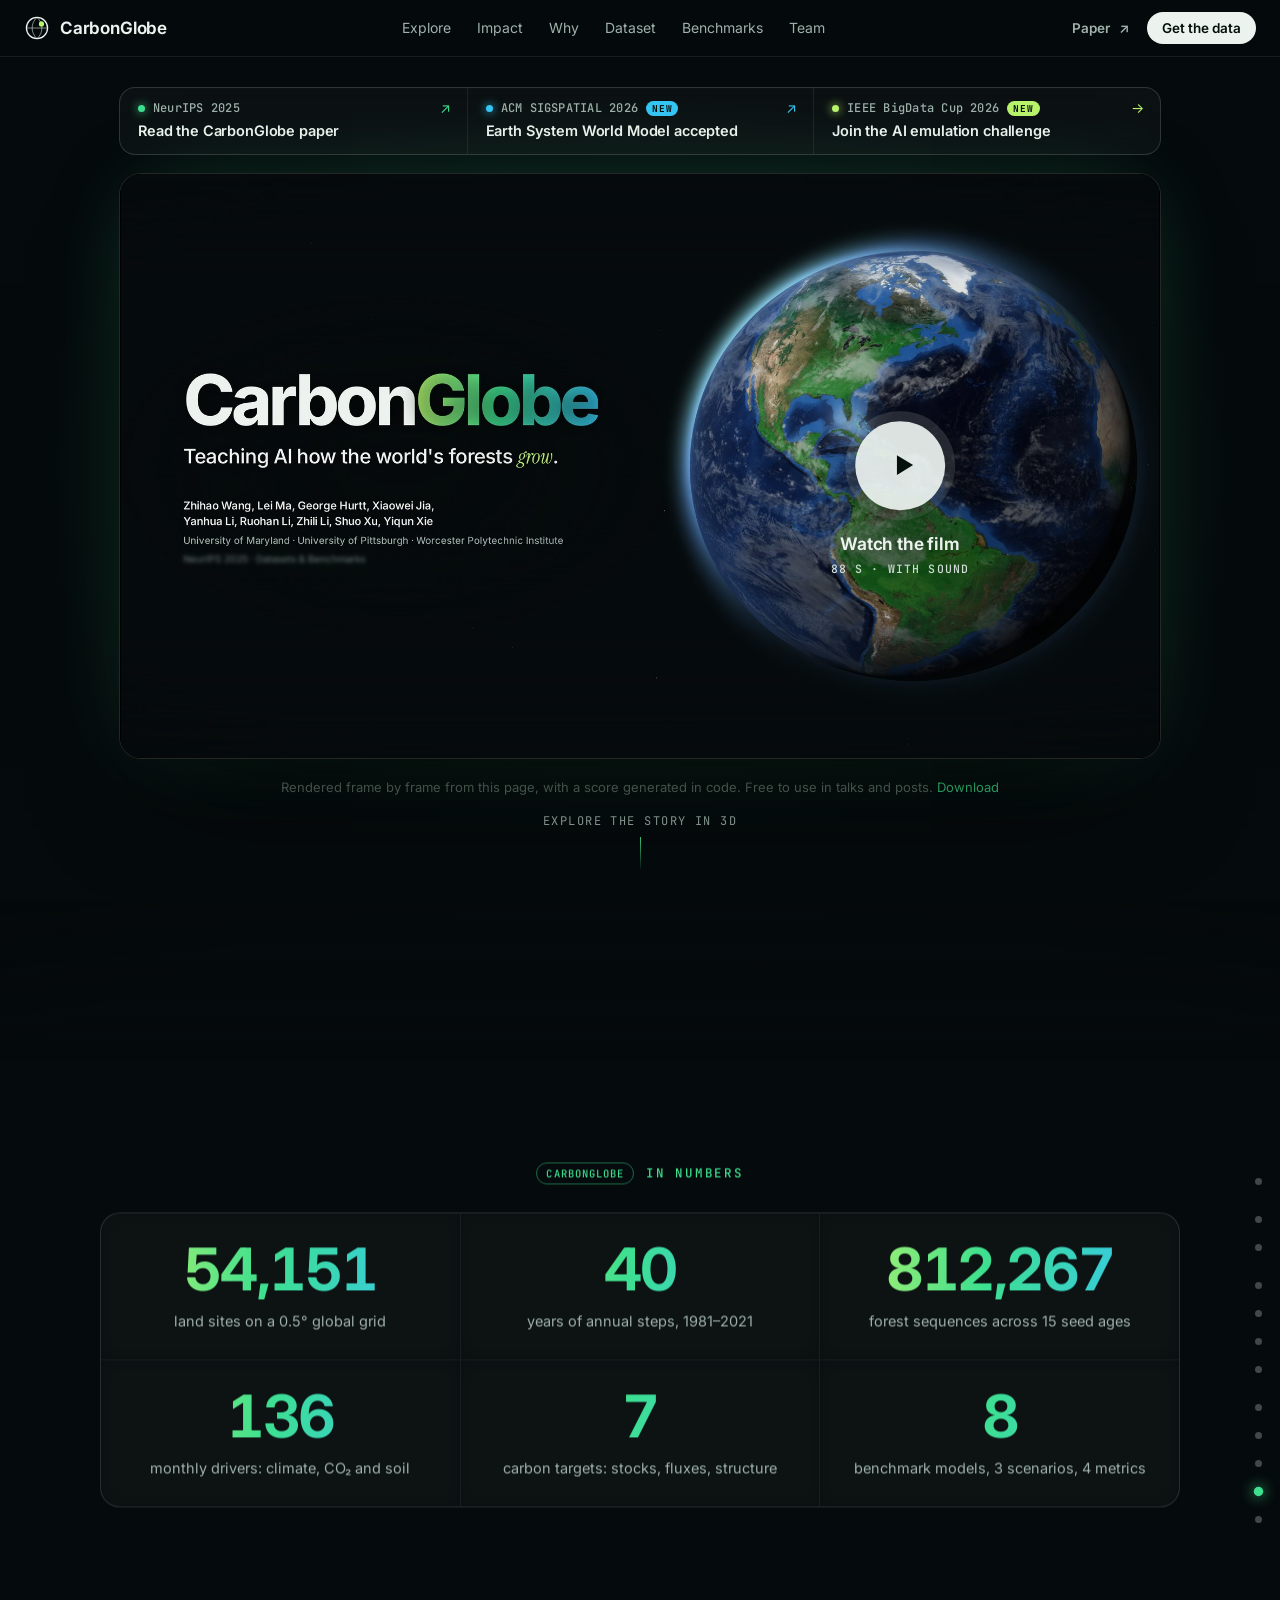
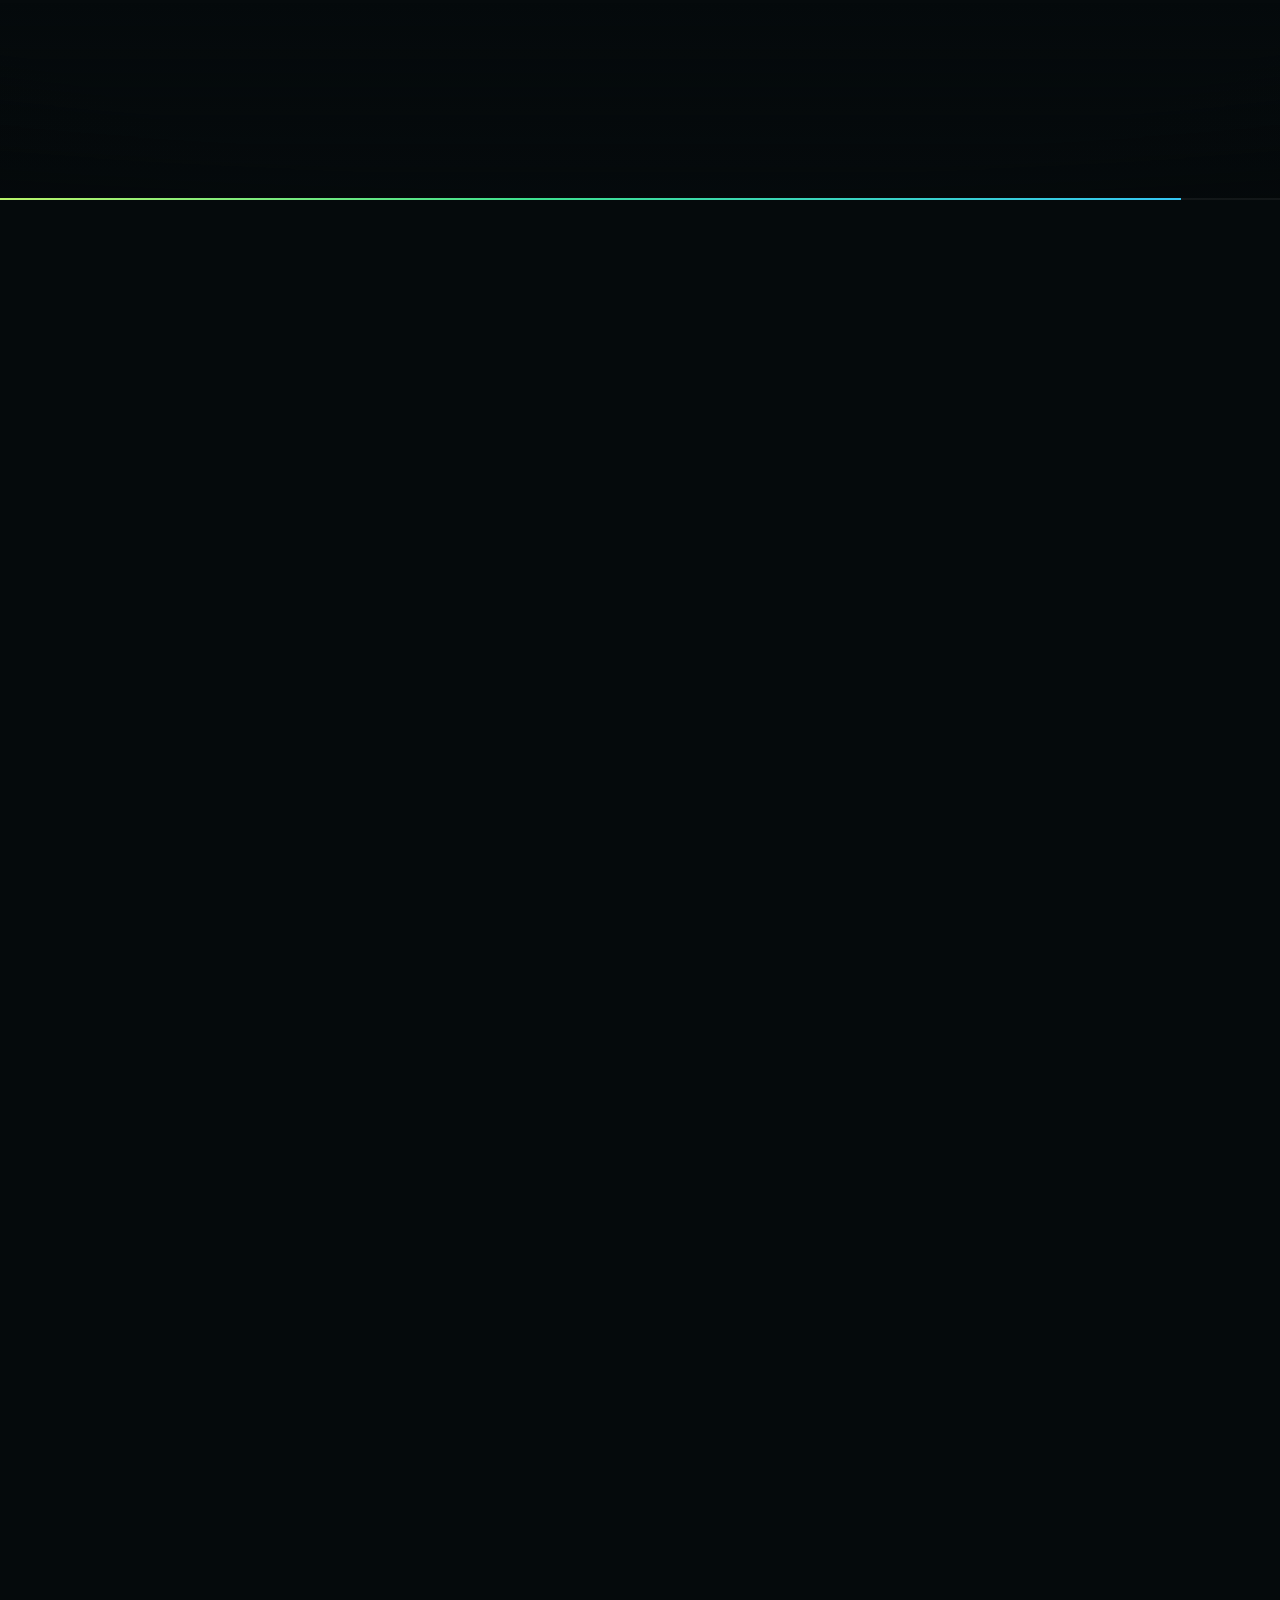
==== commit da5683ed: "Film: a digital twin of Earth's terrestrial ecosystems Co-Authored-By: Claude Opus 5.5 <noreply@anth" ====
--- a/index.html
+++ b/index.html
@@ -143,7 +143,7 @@
   </div></nav>
   <div class="ft-player">
     <video id="ft-video" playsinline preload="none" poster="assets/film/carbonglobe-film.jpg" aria-label="The CarbonGlobe film, with sound"><source src="assets/film/carbonglobe-film.mp4" type="video/mp4"></video>
-    <button class="ft-play" id="ft-play" type="button" aria-label="Play the film, with sound"><span class="ft-icon" aria-hidden="true"><svg viewBox="0 0 20 20"><path d="M6 4.5v11l9-5.5z" fill="currentColor"/></svg></span><span class="ft-label" aria-hidden="true">Watch the film<small><span id="film-secs">87</span> s · with sound</small></span></button>
+    <button class="ft-play" id="ft-play" type="button" aria-label="Play the film, with sound"><span class="ft-icon" aria-hidden="true"><svg viewBox="0 0 20 20"><path d="M6 4.5v11l9-5.5z" fill="currentColor"/></svg></span><span class="ft-label" aria-hidden="true">Watch the film<small><span id="film-secs">88</span> s · with sound</small></span></button>
   </div>
   <p class="ft-note">Rendered frame by frame from this page, with a score generated in code. Free to use in talks and posts. <a href="assets/film/carbonglobe-film.mp4" download>Download</a></p>
   <a class="ft-next" href="#top"><span>Explore the story in 3D</span><i aria-hidden="true"></i></a>
@@ -412,7 +412,7 @@
   <div class="wrap">
     <header class="sec-head reveal">
       <p class="eyebrow">Impact</p>
-      <h2 class="display">Toward a digital twin of Earth's forests.</h2>
+      <h2 class="display">Toward a digital twin of Earth's terrestrial ecosystems.</h2>
       <p class="lead">Weather and climate already have fast AI models. CarbonGlobe trains the land carbon component that can plug in next to them.</p>
     </header>
 
@@ -432,7 +432,7 @@
         <g class="node node-cg">
           <circle cx="610" cy="190" r="160" fill="url(#cgo)"/>
           <rect x="480" y="120" width="260" height="140" rx="22"/>
-          <text x="610" y="168" class="n-k">LAND · FORESTS</text>
+          <text x="610" y="168" class="n-k">LAND · ECOSYSTEMS</text>
           <text x="610" y="200" class="n-t">Ecosystem emulator</text>
           <text x="610" y="226" class="n-s">trained on CarbonGlobe</text>
         </g>
@@ -537,7 +537,7 @@
         <li><b>Beat DeepED</b><p>Emulators that stay stable over 40-year rollouts, across climates and forest ages.</p><a href="#benchmarks">Benchmarks →</a></li>
         <li><b>Run the futures</b><p>Emulate climate futures to 2100: one emulator ran 840 of them in about 21 hours.<sup class="ref"><a href="#r27">27</a></sup></p><a href="#challenge">The challenge →</a></li>
         <li><b>Go finer</b><p>Maps at 0.1° and below, where one ED run would take about 2.8 years.<sup class="ref"><a href="#r18">18</a></sup></p><a href="#dataset">The dataset →</a></li>
-        <li><b>Couple the planet</b><p>Land emulators beside AI weather and climate models, toward a digital twin of Earth's forests.</p><a href="#impact">Impact →</a></li>
+        <li><b>Couple the planet</b><p>Land emulators beside AI weather and climate models, toward a digital twin of Earth's terrestrial ecosystems.</p><a href="#impact">Impact →</a></li>
       </ol>
     </div>
 
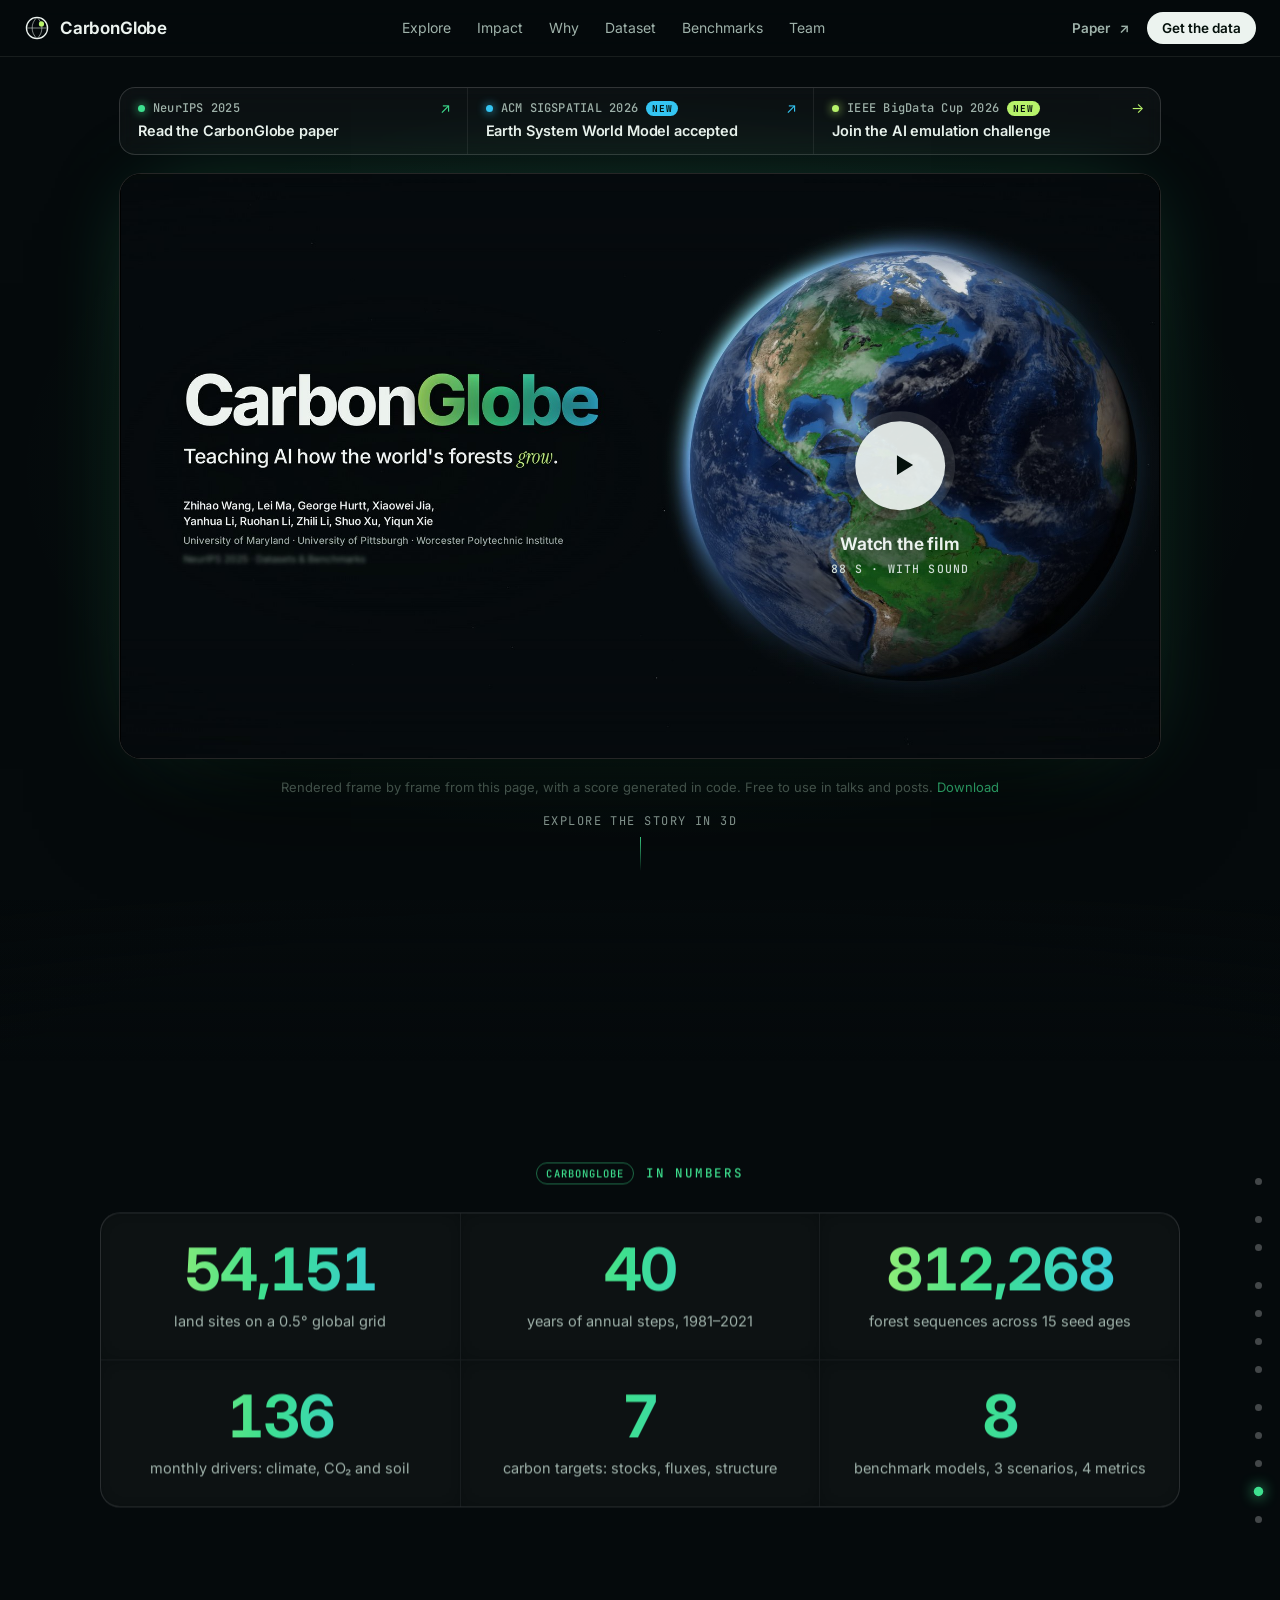
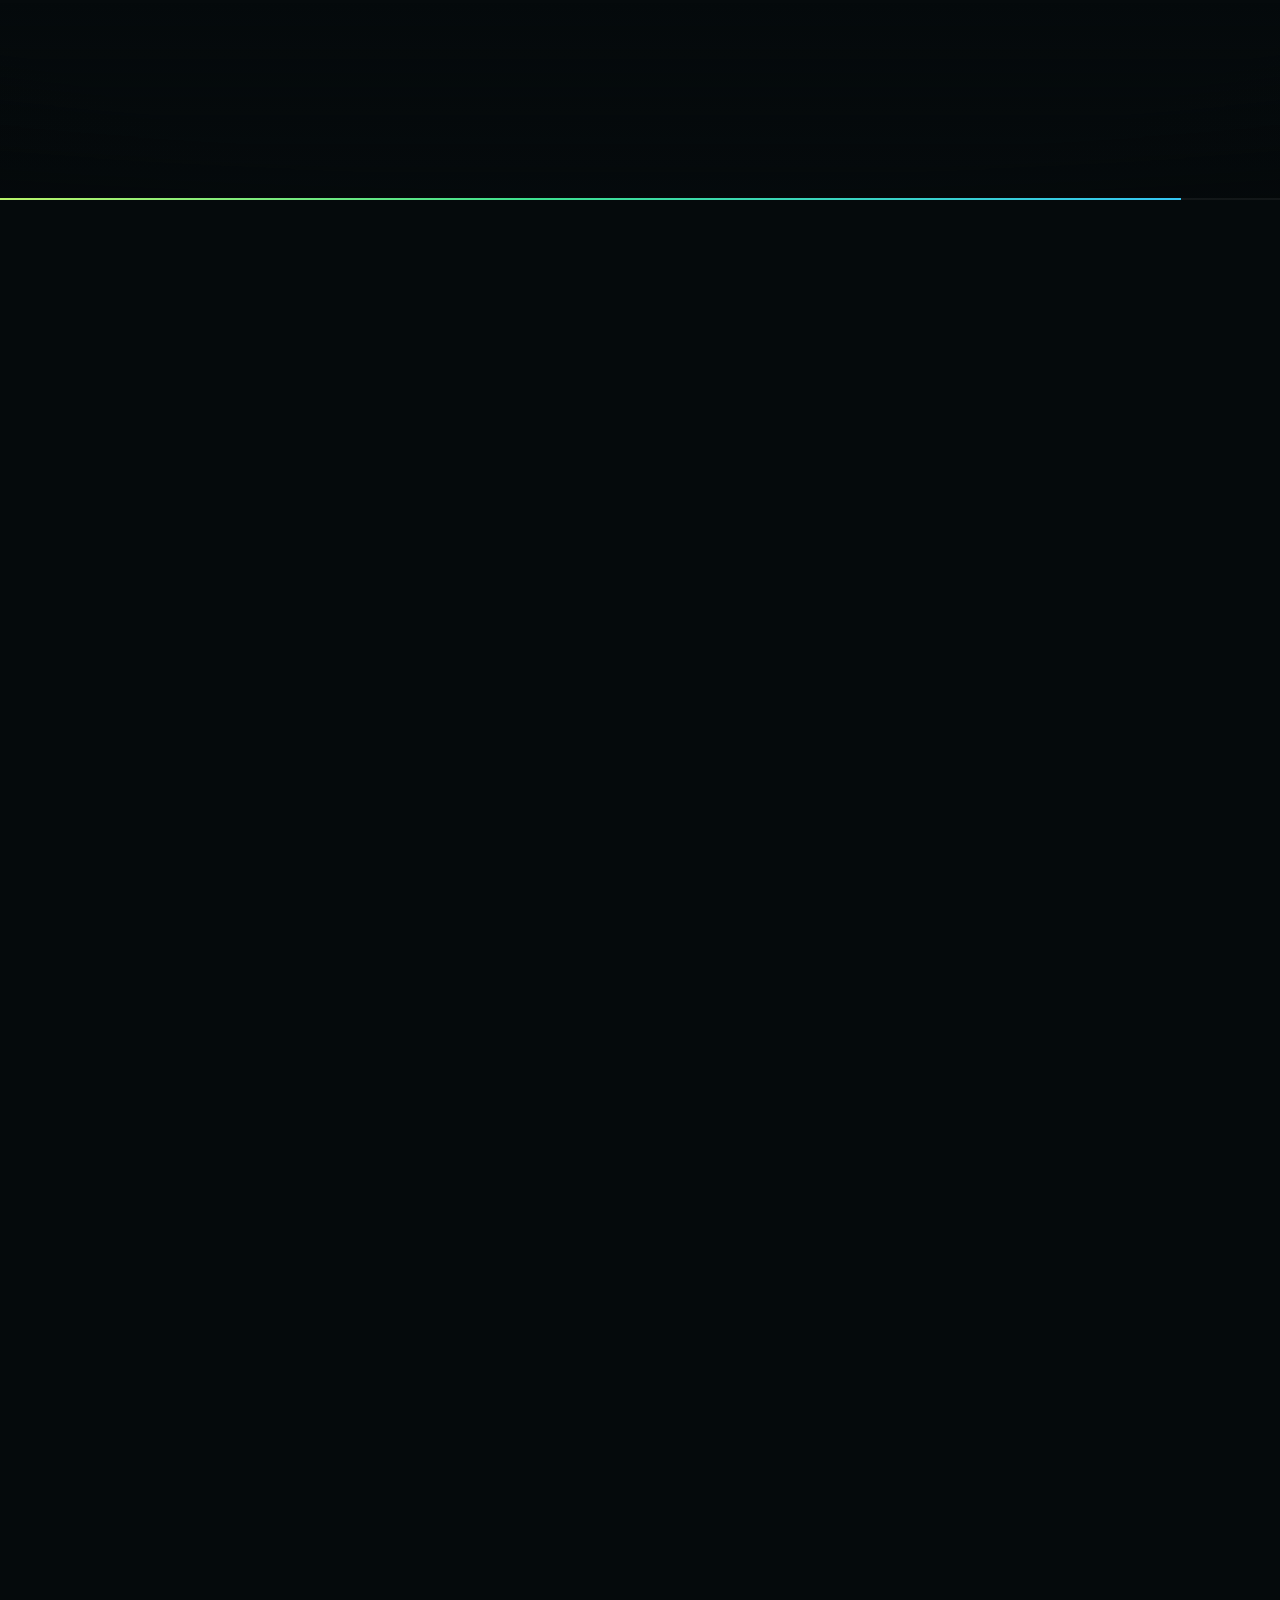
==== commit 078b716d: "Fold the references; citations open them Co-Authored-By: Claude Opus 5.5 <noreply@anthropic.com> Cla" ====
--- a/index.html
+++ b/index.html
@@ -454,10 +454,10 @@
         <h3>From one emulator to world models.</h3>
       </div>
       <ol class="road-list">
-        <li><span class="when">2023</span><b>DeepED</b><p>The first deep emulator of ED, tested over the northeastern U.S.<sup class="ref"><a href="#r34">34</a></sup> <a href="https://par.nsf.gov/servlets/purl/10503425" target="_blank" rel="noopener">ACM SIGSPATIAL</a></p></li>
+        <li><span class="when">2023</span><b>DeepED</b><p>The first deep emulator of ED, tested over the northeastern U.S.<sup class="ref"><a href="#r29">29</a></sup> <a href="https://par.nsf.gov/servlets/purl/10503425" target="_blank" rel="noopener">ACM SIGSPATIAL</a></p></li>
         <li class="now"><span class="when">2025</span><b>CarbonGlobe</b><p>The first global, ML-ready dataset and benchmark for forest carbon.<sup class="ref"><a href="#r18">18</a></sup> <a href="https://proceedings.neurips.cc/paper_files/paper/2025/hash/0b82662b6c32e887bb252a74d8cb2d5e-Abstract-Datasets_and_Benchmarks_Track.html" target="_blank" rel="noopener">NeurIPS</a></p></li>
         <li><span class="when">2026</span><b>The AI Emulation Challenge</b><p>Forty-year forecasts under two future climates, open to everyone. <a href="#challenge">IEEE BigData Cup</a></p></li>
-        <li><span class="when">2026</span><b>Earth-system world models</b><p>An action-conditioned world model for what-if simulation, trained and evaluated on CarbonGlobe.<sup class="ref"><a href="#r47">47</a></sup> ACM SIGSPATIAL 2026 · <a href="https://arxiv.org/abs/2609.08855" target="_blank" rel="noopener">arXiv</a></p></li>
+        <li><span class="when">2026</span><b>Earth-system world models</b><p>An action-conditioned world model for what-if simulation, trained and evaluated on CarbonGlobe.<sup class="ref"><a href="#r30">30</a></sup> ACM SIGSPATIAL 2026 · <a href="https://arxiv.org/abs/2609.08855" target="_blank" rel="noopener">arXiv</a></p></li>
         <li class="next"><span class="when">Next</span><b>Future climates and more</b><p>CMIP6-driven runs to 2100, sub-annual and submodule outputs, and new learning tasks, as planned in the paper.</p></li>
       </ol>
     </div>
@@ -496,7 +496,7 @@
     <div class="trust reveal">
       <p class="trust-k">ED, the model CarbonGlobe emulates, informs</p>
       <ul>
-        <li><svg viewBox="0 0 24 24" aria-hidden="true"><circle cx="12" cy="12" r="8.5"/><path d="M3.5 12h17M12 3.5c2.6 2.4 3.8 5.2 3.8 8.5s-1.2 6.1-3.8 8.5c-2.6-2.4-3.8-5.2-3.8-8.5S9.4 5.9 12 3.5z"/></svg><b>Global Carbon Budget<sup class="ref"><a href="#r23">23</a>,<a href="#r29">29</a></sup></b></li>
+        <li><svg viewBox="0 0 24 24" aria-hidden="true"><circle cx="12" cy="12" r="8.5"/><path d="M3.5 12h17M12 3.5c2.6 2.4 3.8 5.2 3.8 8.5s-1.2 6.1-3.8 8.5c-2.6-2.4-3.8-5.2-3.8-8.5S9.4 5.9 12 3.5z"/></svg><b>Global Carbon Budget<sup class="ref"><a href="#r23">23</a>,<a href="#r31">31</a></sup></b></li>
         <li><svg viewBox="0 0 24 24" aria-hidden="true"><path d="M4 18 10 6l4 8 2-3 4 7z"/><circle cx="17.5" cy="5.5" r="1.6"/></svg><b>NASA Carbon Monitoring System<sup class="ref"><a href="#r18">18</a>,<a href="#r25">25</a>,<a href="#r26">26</a></sup></b></li>
         <li><svg viewBox="0 0 24 24" aria-hidden="true"><path d="M4 20V10M9.3 20V5M14.6 20v-8M20 20V8"/></svg><b>U.S. Greenhouse Gas Center<sup class="ref"><a href="#r18">18</a></sup></b></li>
         <li><svg viewBox="0 0 24 24" aria-hidden="true"><path d="M12 3c3.4 3 5 6 5 9.2a5 5 0 0 1-10 0C7 9 8.6 6 12 3zM12 21v-7.5"/></svg><b>Maryland's forest carbon inventory<sup class="ref"><a href="#r18">18</a>,<a href="#r25">25</a></sup></b></li>
@@ -523,11 +523,11 @@
     <div class="analogy reveal" aria-label="From weather benchmarks to land benchmarks">
       <div class="lane">
         <span class="tag">Atmosphere</span>
-        <ol><li>Reanalysis<br><b>ERA5</b><sup class="ref"><a href="#r30">30</a></sup></li><li>Benchmark<br><b>WeatherBench</b><sup class="ref"><a href="#r31">31</a></sup></li><li>AI emulators<br><b>FourCastNet</b><sup class="ref"><a href="#r32">32</a></sup> <b>· GraphCast</b><sup class="ref"><a href="#r33">33</a></sup></li></ol>
+        <ol><li>Reanalysis<br><b>ERA5</b><sup class="ref"><a href="#r32">32</a></sup></li><li>Benchmark<br><b>WeatherBench</b><sup class="ref"><a href="#r33">33</a></sup></li><li>AI emulators<br><b>FourCastNet</b><sup class="ref"><a href="#r34">34</a></sup> <b>· GraphCast</b><sup class="ref"><a href="#r35">35</a></sup></li></ol>
       </div>
       <div class="lane lane-land">
         <span class="tag">Land &amp; forests</span>
-        <ol><li>Process model<br><b>Ecosystem Demography</b><sup class="ref"><a href="#r21">21</a>,<a href="#r22">22</a></sup></li><li>Benchmark<br><b class="grad">CarbonGlobe</b><sup class="ref"><a href="#r18">18</a></sup></li><li>AI emulators<br><b>DeepED</b><sup class="ref"><a href="#r34">34</a></sup> <b>·</b> <b class="yours">yours?</b></li></ol>
+        <ol><li>Process model<br><b>Ecosystem Demography</b><sup class="ref"><a href="#r21">21</a>,<a href="#r22">22</a></sup></li><li>Benchmark<br><b class="grad">CarbonGlobe</b><sup class="ref"><a href="#r18">18</a></sup></li><li>AI emulators<br><b>DeepED</b><sup class="ref"><a href="#r29">29</a></sup> <b>·</b> <b class="yours">yours?</b></li></ol>
       </div>
     </div>
 
@@ -562,7 +562,7 @@
           <figure style="--i:2"><img src="assets/data/layers/in_co2.png" alt="CO2 concentration map" loading="lazy"><figcaption>CO₂ · NOAA CarbonTracker</figcaption></figure>
           <figure style="--i:3"><img src="assets/data/layers/in_soil.png" alt="Soil water content map" loading="lazy"><figcaption>Soil hydraulics · ROSETTA</figcaption></figure>
         </div>
-        <p class="stack-note"><b>136 drivers</b> a month at 0.5°: weather, CO₂, soil and disturbance.<sup class="ref"><a href="#r19">19</a>,<a href="#r35">35</a>,<a href="#r36">36</a></sup></p>
+        <p class="stack-note"><b>136 drivers</b> a month at 0.5°: weather, CO₂, soil and disturbance.<sup class="ref"><a href="#r19">19</a>,<a href="#r36">36</a>,<a href="#r37">37</a></sup></p>
       </div>
       <div class="engine reveal">
         <p class="stack-title"><span>2</span>Simulate with ED</p>
@@ -617,7 +617,7 @@
         <div><dt>Period</dt><dd>1981–2021<small>40 annual steps of 12 months</small></dd></div>
         <div><dt>Starting forests</dt><dd>15 ages, 1 to 500 years<small>812,280 sequences</small></dd></div>
         <div><dt>Inputs</dt><dd>136 monthly drivers<small>weather and its daily cycle, CO₂, soil, disturbance</small></dd></div>
-        <div><dt>Sources</dt><dd>NASA MERRA-2<sup class="ref"><a href="#r19">19</a></sup> · NOAA CarbonTracker<sup class="ref"><a href="#r35">35</a></sup> · ROSETTA<sup class="ref"><a href="#r36">36</a></sup></dd></div>
+        <div><dt>Sources</dt><dd>NASA MERRA-2<sup class="ref"><a href="#r19">19</a></sup> · NOAA CarbonTracker<sup class="ref"><a href="#r36">36</a></sup> · ROSETTA<sup class="ref"><a href="#r37">37</a></sup></dd></div>
         <div><dt>Simulator</dt><dd>Ecosystem Demography v3.0<sup class="ref"><a href="#r22">22</a></sup><small>calibrated with lidar, flux towers and inventories</small></dd></div>
         <div><dt>Targets</dt><dd>7 carbon variables<small>height, AGB, soil C, LAI, GPP, NPP, Rh</small></dd></div>
         <div><dt>Evaluation</dt><dd>3 scenarios, 4 metrics<small>RMSE, MAE, delta and cumulative error</small></dd></div>
@@ -659,7 +659,7 @@
       </article>
       <article class="tile t-s2 spot reveal">
         <p class="card-k">Scenario 2</p><h3>Across climates</h3>
-        <p>Scores by Köppen–Geiger zone.<sup class="ref"><a href="#r37">37</a></sup> Where does an emulator break?</p>
+        <p>Scores by Köppen–Geiger zone.<sup class="ref"><a href="#r38">38</a></sup> Where does an emulator break?</p>
         <div class="zonebar" aria-hidden="true"><i style="--c:#3b82f6;--w:16.8"></i><i style="--c:#f59e0b;--w:28.5"></i><i style="--c:#4ade80;--w:10.8"></i><i style="--c:#a78bfa;--w:35.6"></i><i style="--c:#cbd5e1;--w:8.3"></i></div>
         <p class="zonekey" aria-hidden="true"><span style="--c:#3b82f6">Tropical</span><span style="--c:#f59e0b">Arid</span><span style="--c:#4ade80">Temperate</span><span style="--c:#a78bfa">Cold</span><span style="--c:#cbd5e1">Polar</span></p>
       </article>
@@ -687,7 +687,7 @@
       <article class="tile t-base spot reveal">
         <p class="card-k">Baselines</p><h3>Eight models, one repo.</h3>
         <p>Recurrent, attention, linear and simulator-specific, scored the same way.</p>
-        <ul class="models"><li>LSTM<sup class="ref"><a href="#r38">38</a></sup></li><li>LSTNet<sup class="ref"><a href="#r39">39</a></sup></li><li class="hot">DeepED<sup class="ref"><a href="#r34">34</a></sup></li><li>Transformer<sup class="ref"><a href="#r40">40</a></sup></li><li>Informer<sup class="ref"><a href="#r41">41</a></sup></li><li>DLinear<sup class="ref"><a href="#r42">42</a></sup></li><li>Crossformer<sup class="ref"><a href="#r43">43</a></sup></li><li>TimeXer<sup class="ref"><a href="#r44">44</a></sup></li></ul>
+        <ul class="models"><li>LSTM<sup class="ref"><a href="#r39">39</a></sup></li><li>LSTNet<sup class="ref"><a href="#r40">40</a></sup></li><li class="hot">DeepED<sup class="ref"><a href="#r29">29</a></sup></li><li>Transformer<sup class="ref"><a href="#r41">41</a></sup></li><li>Informer<sup class="ref"><a href="#r42">42</a></sup></li><li>DLinear<sup class="ref"><a href="#r43">43</a></sup></li><li>Crossformer<sup class="ref"><a href="#r44">44</a></sup></li><li>TimeXer<sup class="ref"><a href="#r45">45</a></sup></li></ul>
       </article>
     </div>
   </div>
@@ -767,7 +767,7 @@
           <div class="hbars" id="bench-bars"></div>
         </div>
       </div>
-      <p class="bench-src">Overall evaluation with noise-perturbation training,<sup class="ref"><a href="#r45">45</a></sup> Table 1 of the paper.<sup class="ref"><a href="#r18">18</a></sup> Colors rank the eight models within each variable.</p>
+      <p class="bench-src">Overall evaluation with noise-perturbation training,<sup class="ref"><a href="#r46">46</a></sup> Table 1 of the paper.<sup class="ref"><a href="#r18">18</a></sup> Colors rank the eight models within each variable.</p>
     </div>
 
     <div class="runtime reveal">
@@ -797,7 +797,7 @@
       <div class="ch-copy">
         <p class="eyebrow">IEEE BigData Cup 2026 · Challenge 05</p>
         <h2 class="display">Now forecast the future.</h2>
-        <p class="lead">Built on CarbonGlobe: train on today's climate, roll an emulator forty years into SSP1-2.6 and SSP5-8.5,<sup class="ref"><a href="#r46">46</a></sup> and be scored on where the forest ends up. Awards are available.</p>
+        <p class="lead">Built on CarbonGlobe: train on today's climate, roll an emulator forty years into SSP1-2.6 and SSP5-8.5,<sup class="ref"><a href="#r47">47</a></sup> and be scored on where the forest ends up. Awards are available.</p>
         <div class="buttons">
           <a class="btn btn-primary" href="https://www.kaggle.com/competitions/ieee-bigdata-cup-2026-ai-emulation-challenge/overview" target="_blank" rel="noopener">Join on Kaggle <span aria-hidden="true">↗</span></a>
           <a class="btn" href="https://bigdataieee.org/BigData2026/cup/" target="_blank" rel="noopener">IEEE Big Data Cup <span aria-hidden="true">↗</span></a>
@@ -883,8 +883,8 @@
     <div class="faq reveal">
       <details><summary>Why not just run ED?<i aria-hidden="true"></i></summary><p>ED stays the reference. But one 40-year global run at 0.5° takes 40.6 days on 20 CPU cores, a run at 0.1° would take about 25 times longer, and every new climate scenario or starting forest is another run.<sup class="ref"><a href="#r18">18</a></sup> An emulator trained on CarbonGlobe does each run in about an hour, so finer maps and many more futures become affordable.</p></details>
       <details><summary>What is an AI emulator?<i aria-hidden="true"></i></summary><p>A neural network trained to reproduce a simulator: the same inputs in, the same outputs out, orders of magnitude faster.</p></details>
-      <details><summary>How does CarbonGlobe relate to ERA5 and WeatherBench 2?<i aria-hidden="true"></i></summary><p>Its climate inputs are the same kind of gridded reanalysis (here NASA's MERRA-2). WeatherBench 2<sup class="ref"><a href="#r31">31</a></sup> asks a model to predict the atmosphere; CarbonGlobe asks what forests do with it. It is the land-carbon counterpart that can sit next to AI weather and climate models.</p></details>
-      <details><summary>Is it observations or simulation?<i aria-hidden="true"></i></summary><p>The inputs are observation-based products. The targets are simulations from ED, a process model calibrated and evaluated against lidar, flux towers, forest inventories and atmospheric inversions, whose results feed the Global Carbon Budget.<sup class="ref"><a href="#r23">23</a>,<a href="#r29">29</a></sup> An emulator trained on CarbonGlobe learns ED.</p></details>
+      <details><summary>How does CarbonGlobe relate to ERA5 and WeatherBench 2?<i aria-hidden="true"></i></summary><p>Its climate inputs are the same kind of gridded reanalysis (here NASA's MERRA-2). WeatherBench 2<sup class="ref"><a href="#r33">33</a></sup> asks a model to predict the atmosphere; CarbonGlobe asks what forests do with it. It is the land-carbon counterpart that can sit next to AI weather and climate models.</p></details>
+      <details><summary>Is it observations or simulation?<i aria-hidden="true"></i></summary><p>The inputs are observation-based products. The targets are simulations from ED, a process model calibrated and evaluated against lidar, flux towers, forest inventories and atmospheric inversions, whose results feed the Global Carbon Budget.<sup class="ref"><a href="#r23">23</a>,<a href="#r31">31</a></sup> An emulator trained on CarbonGlobe learns ED.</p></details>
       <details><summary>How big is it, and what hardware do I need?<i aria-hidden="true"></i></summary><p>29.3 GB of float32 NumPy arrays. Memory-map them and stream batches, as in the quick start. The paper's timings for global inference come from a single RTX A4500 GPU.<sup class="ref"><a href="#r18">18</a></sup></p></details>
       <details><summary>Does it cover future climates?<i aria-hidden="true"></i></summary><p>The dataset spans 1981–2021, so ED could be calibrated against real observations. The IEEE BigData Cup 2026 challenge adds two future scenarios, SSP1-2.6 and SSP5-8.5, and CMIP6-driven runs to 2100 are planned.</p></details>
       <details><summary>Can I use it in my own work?<i aria-hidden="true"></i></summary><p>Yes. Data and code are released under CC BY 4.0: use, share and adapt them with attribution. Please cite the NeurIPS 2025 paper.</p></details>
@@ -929,7 +929,9 @@
       <h2 class="display">Where the numbers come from.</h2>
       <p class="lead">The sources behind the claims on this page, numbered as cited. All are peer-reviewed except FAO's official forest statistics and the authors' cloud-cost estimate and scenario experiment.</p>
     </header>
-    <ol class="refs reveal">
+    <details class="refs-fold reveal" id="refs-fold">
+      <summary><span class="rf-show">Show all <b class="rf-n">47</b> references</span><span class="rf-hide">Hide the references</span><i aria-hidden="true"></i></summary>
+    <ol class="refs">
       <li id="r1">Pan, Y. et al. (2024). The enduring world forest carbon sink. <i>Nature</i> 631, 563–569. <a href="https://doi.org/10.1038/s41586-024-07602-x" target="_blank" rel="noopener">doi:10.1038/s41586-024-07602-x</a></li>
       <li id="r2">Cunningham, C. X., Williamson, G. J. &amp; Bowman, D. M. J. S. (2024). Increasing frequency and intensity of the most extreme wildfires on Earth. <i>Nature Ecology &amp; Evolution</i> 8, 1420–1425. <a href="https://doi.org/10.1038/s41559-024-02452-2" target="_blank" rel="noopener">doi:10.1038/s41559-024-02452-2</a></li>
       <li id="r3">Hammond, W. M. et al. (2022). Global field observations of tree die-off reveal hotter-drought fingerprint for Earth's forests. <i>Nature Communications</i> 13, 1761. <a href="https://doi.org/10.1038/s41467-022-29289-2" target="_blank" rel="noopener">doi:10.1038/s41467-022-29289-2</a></li>
@@ -958,26 +960,27 @@
       <li id="r26">Ma, L. et al. (2021). High-resolution forest carbon modelling for climate mitigation planning over the RGGI region, USA. <i>Environmental Research Letters</i> 16, 045014. <a href="https://doi.org/10.1088/1748-9326/abe4f4" target="_blank" rel="noopener">doi:10.1088/1748-9326/abe4f4</a></li>
       <li id="r27">The authors' estimate, not peer-reviewed: one 40-year global run priced at AWS on-demand rates, ED on 20 vCPUs of an EC2 c6i.8xlarge instance for 974.4 hours (about $828) and DeepED on one NVIDIA A10G GPU for about 1.2 hours (about $2.05). Run times from the CarbonGlobe paper.</li>
       <li id="r28">The authors' unpublished experiment (Zhihao Wang's dissertation research), not peer-reviewed: 840 future scenarios to 2100, 56 climate pathways interpolated between the RCPs by radiative forcing, each from the 15 starting ages; DeepED ran all of them in about 21 hours on one GPU, while ED would take an estimated two years on 1,000 CPUs.</li>
-      <li id="r29">Friedlingstein, P. et al. (2025). Global Carbon Budget 2024. <i>Earth System Science Data</i> 17, 965–1039. <a href="https://doi.org/10.5194/essd-17-965-2025" target="_blank" rel="noopener">doi:10.5194/essd-17-965-2025</a></li>
-      <li id="r30">Hersbach, H. et al. (2020). The ERA5 global reanalysis. <i>Quarterly Journal of the Royal Meteorological Society</i> 146, 1999–2049. <a href="https://doi.org/10.1002/qj.3803" target="_blank" rel="noopener">doi:10.1002/qj.3803</a></li>
-      <li id="r31">Rasp, S. et al. (2024). WeatherBench 2: a benchmark for the next generation of data-driven global weather models. <i>Journal of Advances in Modeling Earth Systems</i> 16, e2023MS004019. <a href="https://doi.org/10.1029/2023MS004019" target="_blank" rel="noopener">doi:10.1029/2023MS004019</a></li>
-      <li id="r32">Kurth, T. et al. (2023). FourCastNet: accelerating global high-resolution weather forecasting using adaptive Fourier neural operators. <i>Proceedings of the Platform for Advanced Scientific Computing Conference</i> (PASC '23), 1–11. <a href="https://doi.org/10.1145/3592979.3593412" target="_blank" rel="noopener">doi:10.1145/3592979.3593412</a></li>
-      <li id="r33">Lam, R. et al. (2023). Learning skillful medium-range global weather forecasting. <i>Science</i> 382, 1416–1421. <a href="https://doi.org/10.1126/science.adi2336" target="_blank" rel="noopener">doi:10.1126/science.adi2336</a></li>
-      <li id="r34">Wang, Z., Xie, Y., Jia, X., Ma, L. &amp; Hurtt, G. (2023). High-fidelity deep approximation of ecosystem simulation over long-term at large scale (DeepED). <i>Proceedings of ACM SIGSPATIAL 2023</i>, 1–10. <a href="https://doi.org/10.1145/3589132.3625577" target="_blank" rel="noopener">doi:10.1145/3589132.3625577</a></li>
-      <li id="r35">Peters, W. et al. (2007). An atmospheric perspective on North American carbon dioxide exchange: CarbonTracker. <i>Proceedings of the National Academy of Sciences</i> 104, 18925–18930. <a href="https://doi.org/10.1073/pnas.0708986104" target="_blank" rel="noopener">doi:10.1073/pnas.0708986104</a></li>
-      <li id="r36">Montzka, C., Herbst, M., Weihermüller, L., Verhoef, A. &amp; Vereecken, H. (2017). A global data set of soil hydraulic properties and sub-grid variability of soil water retention and hydraulic conductivity curves (ROSETTA). <i>Earth System Science Data</i> 9, 529–543. <a href="https://doi.org/10.5194/essd-9-529-2017" target="_blank" rel="noopener">doi:10.5194/essd-9-529-2017</a></li>
-      <li id="r37">Beck, H. E. et al. (2018). Present and future Köppen–Geiger climate classification maps at 1-km resolution. <i>Scientific Data</i> 5, 180214. <a href="https://doi.org/10.1038/sdata.2018.214" target="_blank" rel="noopener">doi:10.1038/sdata.2018.214</a></li>
-      <li id="r38">Hochreiter, S. &amp; Schmidhuber, J. (1997). Long short-term memory. <i>Neural Computation</i> 9, 1735–1780. <a href="https://doi.org/10.1162/neco.1997.9.8.1735" target="_blank" rel="noopener">doi:10.1162/neco.1997.9.8.1735</a></li>
-      <li id="r39">Lai, G., Chang, W.-C., Yang, Y. &amp; Liu, H. (2018). Modeling long- and short-term temporal patterns with deep neural networks (LSTNet). <i>Proceedings of ACM SIGIR 2018</i>, 95–104. <a href="https://doi.org/10.1145/3209978.3210006" target="_blank" rel="noopener">doi:10.1145/3209978.3210006</a></li>
-      <li id="r40">Vaswani, A. et al. (2017). Attention is all you need. <i>Advances in Neural Information Processing Systems</i> 30. <a href="https://papers.nips.cc/paper_files/paper/2017/hash/3f5ee243547dee91fbd053c1c4a845aa-Abstract.html" target="_blank" rel="noopener">NeurIPS proceedings</a></li>
-      <li id="r41">Zhou, H. et al. (2021). Informer: beyond efficient transformer for long sequence time-series forecasting. <i>Proceedings of the AAAI Conference on Artificial Intelligence</i> 35, 11106–11115. <a href="https://doi.org/10.1609/aaai.v35i12.17325" target="_blank" rel="noopener">doi:10.1609/aaai.v35i12.17325</a></li>
-      <li id="r42">Zeng, A., Chen, M., Zhang, L. &amp; Xu, Q. (2023). Are transformers effective for time series forecasting? (DLinear). <i>Proceedings of the AAAI Conference on Artificial Intelligence</i> 37, 11121–11128. <a href="https://doi.org/10.1609/aaai.v37i9.26317" target="_blank" rel="noopener">doi:10.1609/aaai.v37i9.26317</a></li>
-      <li id="r43">Zhang, Y. &amp; Yan, J. (2023). Crossformer: transformer utilizing cross-dimension dependency for multivariate time series forecasting. <i>International Conference on Learning Representations</i> (ICLR 2023). <a href="https://openreview.net/forum?id=vSVLM2j9eie" target="_blank" rel="noopener">OpenReview</a></li>
-      <li id="r44">Wang, Y. et al. (2024). TimeXer: empowering transformers for time series forecasting with exogenous variables. <i>Advances in Neural Information Processing Systems</i> 37, 469–498. <a href="https://arxiv.org/abs/2402.19072" target="_blank" rel="noopener">arXiv:2402.19072</a></li>
-      <li id="r45">Sanchez-Gonzalez, A. et al. (2020). Learning to simulate complex physics with graph networks. <i>Proceedings of the 37th International Conference on Machine Learning</i>, PMLR 119, 8459–8468. <a href="https://proceedings.mlr.press/v119/sanchez-gonzalez20a.html" target="_blank" rel="noopener">PMLR</a></li>
-      <li id="r46">O'Neill, B. C. et al. (2016). The Scenario Model Intercomparison Project (ScenarioMIP) for CMIP6. <i>Geoscientific Model Development</i> 9, 3461–3482. <a href="https://doi.org/10.5194/gmd-9-3461-2016" target="_blank" rel="noopener">doi:10.5194/gmd-9-3461-2016</a></li>
-      <li id="r47">Wang, Z., Wang, R., Li, R., Ma, L., Hurtt, G., Jia, X., Mai, G., Wang, S. &amp; Xie, Y. (2026). Earth system world model for what-if simulations: a case study for terrestrial ecosystems. <i>ACM SIGSPATIAL 2026</i>, accepted. <a href="https://arxiv.org/abs/2609.08855" target="_blank" rel="noopener">arXiv:2609.08855</a></li>
+      <li id="r29">Wang, Z., Xie, Y., Jia, X., Ma, L. &amp; Hurtt, G. (2023). High-fidelity deep approximation of ecosystem simulation over long-term at large scale (DeepED). <i>Proceedings of ACM SIGSPATIAL 2023</i>, 1–10. <a href="https://doi.org/10.1145/3589132.3625577" target="_blank" rel="noopener">doi:10.1145/3589132.3625577</a></li>
+      <li id="r30">Wang, Z., Wang, R., Li, R., Ma, L., Hurtt, G., Jia, X., Mai, G., Wang, S. &amp; Xie, Y. (2026). Earth system world model for what-if simulations: a case study for terrestrial ecosystems. <i>ACM SIGSPATIAL 2026</i>, accepted. <a href="https://arxiv.org/abs/2609.08855" target="_blank" rel="noopener">arXiv:2609.08855</a></li>
+      <li id="r31">Friedlingstein, P. et al. (2025). Global Carbon Budget 2024. <i>Earth System Science Data</i> 17, 965–1039. <a href="https://doi.org/10.5194/essd-17-965-2025" target="_blank" rel="noopener">doi:10.5194/essd-17-965-2025</a></li>
+      <li id="r32">Hersbach, H. et al. (2020). The ERA5 global reanalysis. <i>Quarterly Journal of the Royal Meteorological Society</i> 146, 1999–2049. <a href="https://doi.org/10.1002/qj.3803" target="_blank" rel="noopener">doi:10.1002/qj.3803</a></li>
+      <li id="r33">Rasp, S. et al. (2024). WeatherBench 2: a benchmark for the next generation of data-driven global weather models. <i>Journal of Advances in Modeling Earth Systems</i> 16, e2023MS004019. <a href="https://doi.org/10.1029/2023MS004019" target="_blank" rel="noopener">doi:10.1029/2023MS004019</a></li>
+      <li id="r34">Kurth, T. et al. (2023). FourCastNet: accelerating global high-resolution weather forecasting using adaptive Fourier neural operators. <i>Proceedings of the Platform for Advanced Scientific Computing Conference</i> (PASC '23), 1–11. <a href="https://doi.org/10.1145/3592979.3593412" target="_blank" rel="noopener">doi:10.1145/3592979.3593412</a></li>
+      <li id="r35">Lam, R. et al. (2023). Learning skillful medium-range global weather forecasting. <i>Science</i> 382, 1416–1421. <a href="https://doi.org/10.1126/science.adi2336" target="_blank" rel="noopener">doi:10.1126/science.adi2336</a></li>
+      <li id="r36">Peters, W. et al. (2007). An atmospheric perspective on North American carbon dioxide exchange: CarbonTracker. <i>Proceedings of the National Academy of Sciences</i> 104, 18925–18930. <a href="https://doi.org/10.1073/pnas.0708986104" target="_blank" rel="noopener">doi:10.1073/pnas.0708986104</a></li>
+      <li id="r37">Montzka, C., Herbst, M., Weihermüller, L., Verhoef, A. &amp; Vereecken, H. (2017). A global data set of soil hydraulic properties and sub-grid variability of soil water retention and hydraulic conductivity curves (ROSETTA). <i>Earth System Science Data</i> 9, 529–543. <a href="https://doi.org/10.5194/essd-9-529-2017" target="_blank" rel="noopener">doi:10.5194/essd-9-529-2017</a></li>
+      <li id="r38">Beck, H. E. et al. (2018). Present and future Köppen–Geiger climate classification maps at 1-km resolution. <i>Scientific Data</i> 5, 180214. <a href="https://doi.org/10.1038/sdata.2018.214" target="_blank" rel="noopener">doi:10.1038/sdata.2018.214</a></li>
+      <li id="r39">Hochreiter, S. &amp; Schmidhuber, J. (1997). Long short-term memory. <i>Neural Computation</i> 9, 1735–1780. <a href="https://doi.org/10.1162/neco.1997.9.8.1735" target="_blank" rel="noopener">doi:10.1162/neco.1997.9.8.1735</a></li>
+      <li id="r40">Lai, G., Chang, W.-C., Yang, Y. &amp; Liu, H. (2018). Modeling long- and short-term temporal patterns with deep neural networks (LSTNet). <i>Proceedings of ACM SIGIR 2018</i>, 95–104. <a href="https://doi.org/10.1145/3209978.3210006" target="_blank" rel="noopener">doi:10.1145/3209978.3210006</a></li>
+      <li id="r41">Vaswani, A. et al. (2017). Attention is all you need. <i>Advances in Neural Information Processing Systems</i> 30. <a href="https://papers.nips.cc/paper_files/paper/2017/hash/3f5ee243547dee91fbd053c1c4a845aa-Abstract.html" target="_blank" rel="noopener">NeurIPS proceedings</a></li>
+      <li id="r42">Zhou, H. et al. (2021). Informer: beyond efficient transformer for long sequence time-series forecasting. <i>Proceedings of the AAAI Conference on Artificial Intelligence</i> 35, 11106–11115. <a href="https://doi.org/10.1609/aaai.v35i12.17325" target="_blank" rel="noopener">doi:10.1609/aaai.v35i12.17325</a></li>
+      <li id="r43">Zeng, A., Chen, M., Zhang, L. &amp; Xu, Q. (2023). Are transformers effective for time series forecasting? (DLinear). <i>Proceedings of the AAAI Conference on Artificial Intelligence</i> 37, 11121–11128. <a href="https://doi.org/10.1609/aaai.v37i9.26317" target="_blank" rel="noopener">doi:10.1609/aaai.v37i9.26317</a></li>
+      <li id="r44">Zhang, Y. &amp; Yan, J. (2023). Crossformer: transformer utilizing cross-dimension dependency for multivariate time series forecasting. <i>International Conference on Learning Representations</i> (ICLR 2023). <a href="https://openreview.net/forum?id=vSVLM2j9eie" target="_blank" rel="noopener">OpenReview</a></li>
+      <li id="r45">Wang, Y. et al. (2024). TimeXer: empowering transformers for time series forecasting with exogenous variables. <i>Advances in Neural Information Processing Systems</i> 37, 469–498. <a href="https://arxiv.org/abs/2402.19072" target="_blank" rel="noopener">arXiv:2402.19072</a></li>
+      <li id="r46">Sanchez-Gonzalez, A. et al. (2020). Learning to simulate complex physics with graph networks. <i>Proceedings of the 37th International Conference on Machine Learning</i>, PMLR 119, 8459–8468. <a href="https://proceedings.mlr.press/v119/sanchez-gonzalez20a.html" target="_blank" rel="noopener">PMLR</a></li>
+      <li id="r47">O'Neill, B. C. et al. (2016). The Scenario Model Intercomparison Project (ScenarioMIP) for CMIP6. <i>Geoscientific Model Development</i> 9, 3461–3482. <a href="https://doi.org/10.5194/gmd-9-3461-2016" target="_blank" rel="noopener">doi:10.5194/gmd-9-3461-2016</a></li>
     </ol>
+    </details>
   </div>
 </section>
 </main>
--- a/css/main.css
+++ b/css/main.css
@@ -917,6 +917,16 @@
 sup.ref a:hover { opacity: 1; text-decoration: underline; }
 .paper-fig sup.ref a { color: #157347; }
 /* the references, numbered as cited */
+/* the list folds away behind one button; a citation opens it (js/main.js) */
+.refs-fold > summary { list-style: none; display: flex; align-items: center; gap: 10px; width: fit-content; margin: 0 auto; padding: 10px 18px; border: 1px solid var(--line-2); border-radius: 99px; color: var(--text); font: 500 13px var(--mono); letter-spacing: .06em; cursor: pointer; transition: border-color .25s, background .25s; }
+.refs-fold > summary::-webkit-details-marker { display: none; }
+.refs-fold > summary:hover, .refs-fold > summary:focus-visible { border-color: rgba(62, 224, 143, .5); background: rgba(62, 224, 143, .06); }
+.refs-fold > summary b { color: var(--g2); font-weight: 600; }
+.refs-fold > summary i { width: 7px; height: 7px; margin: -3px 0 0 2px; border-right: 1.5px solid var(--g2); border-bottom: 1.5px solid var(--g2); transform: rotate(45deg); transition: transform .25s, margin .25s; }
+.refs-fold[open] > summary { margin-bottom: 30px; }
+.refs-fold[open] > summary i { margin-top: 3px; transform: rotate(225deg); }
+.refs-fold .rf-hide, .refs-fold[open] .rf-show { display: none; }
+.refs-fold[open] .rf-hide { display: inline; }
 .refs { margin: 0; padding: 0; list-style: none; counter-reset: ref; columns: 2 330px; column-gap: clamp(28px, 4vw, 52px); }
 .refs li { position: relative; break-inside: avoid; padding: 0 0 14px 32px; color: var(--muted); font-size: 13.5px; line-height: 1.55; counter-increment: ref; scroll-margin-top: 96px; transition: color .4s; }
 .refs li::before { content: counter(ref); position: absolute; left: 0; width: 21px; text-align: right; color: var(--g2); font: 600 12px/1.75 var(--mono); }
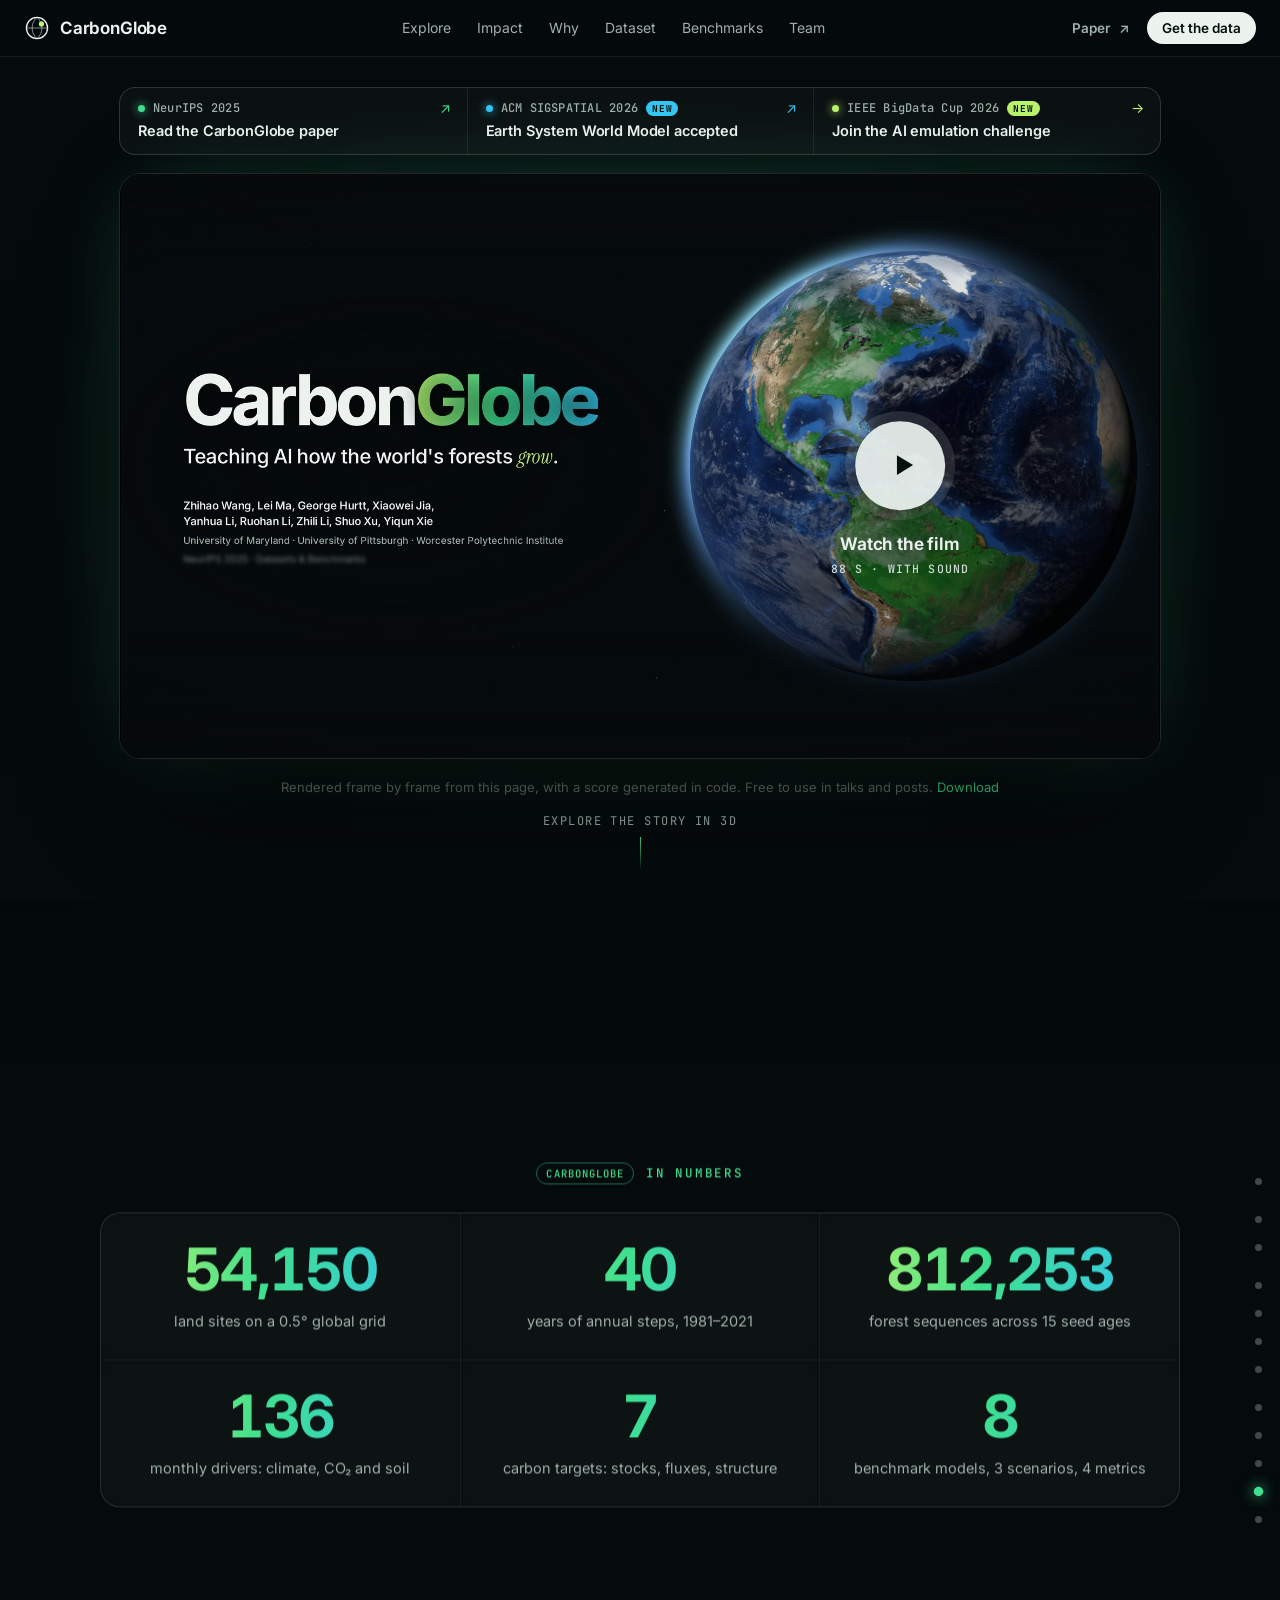
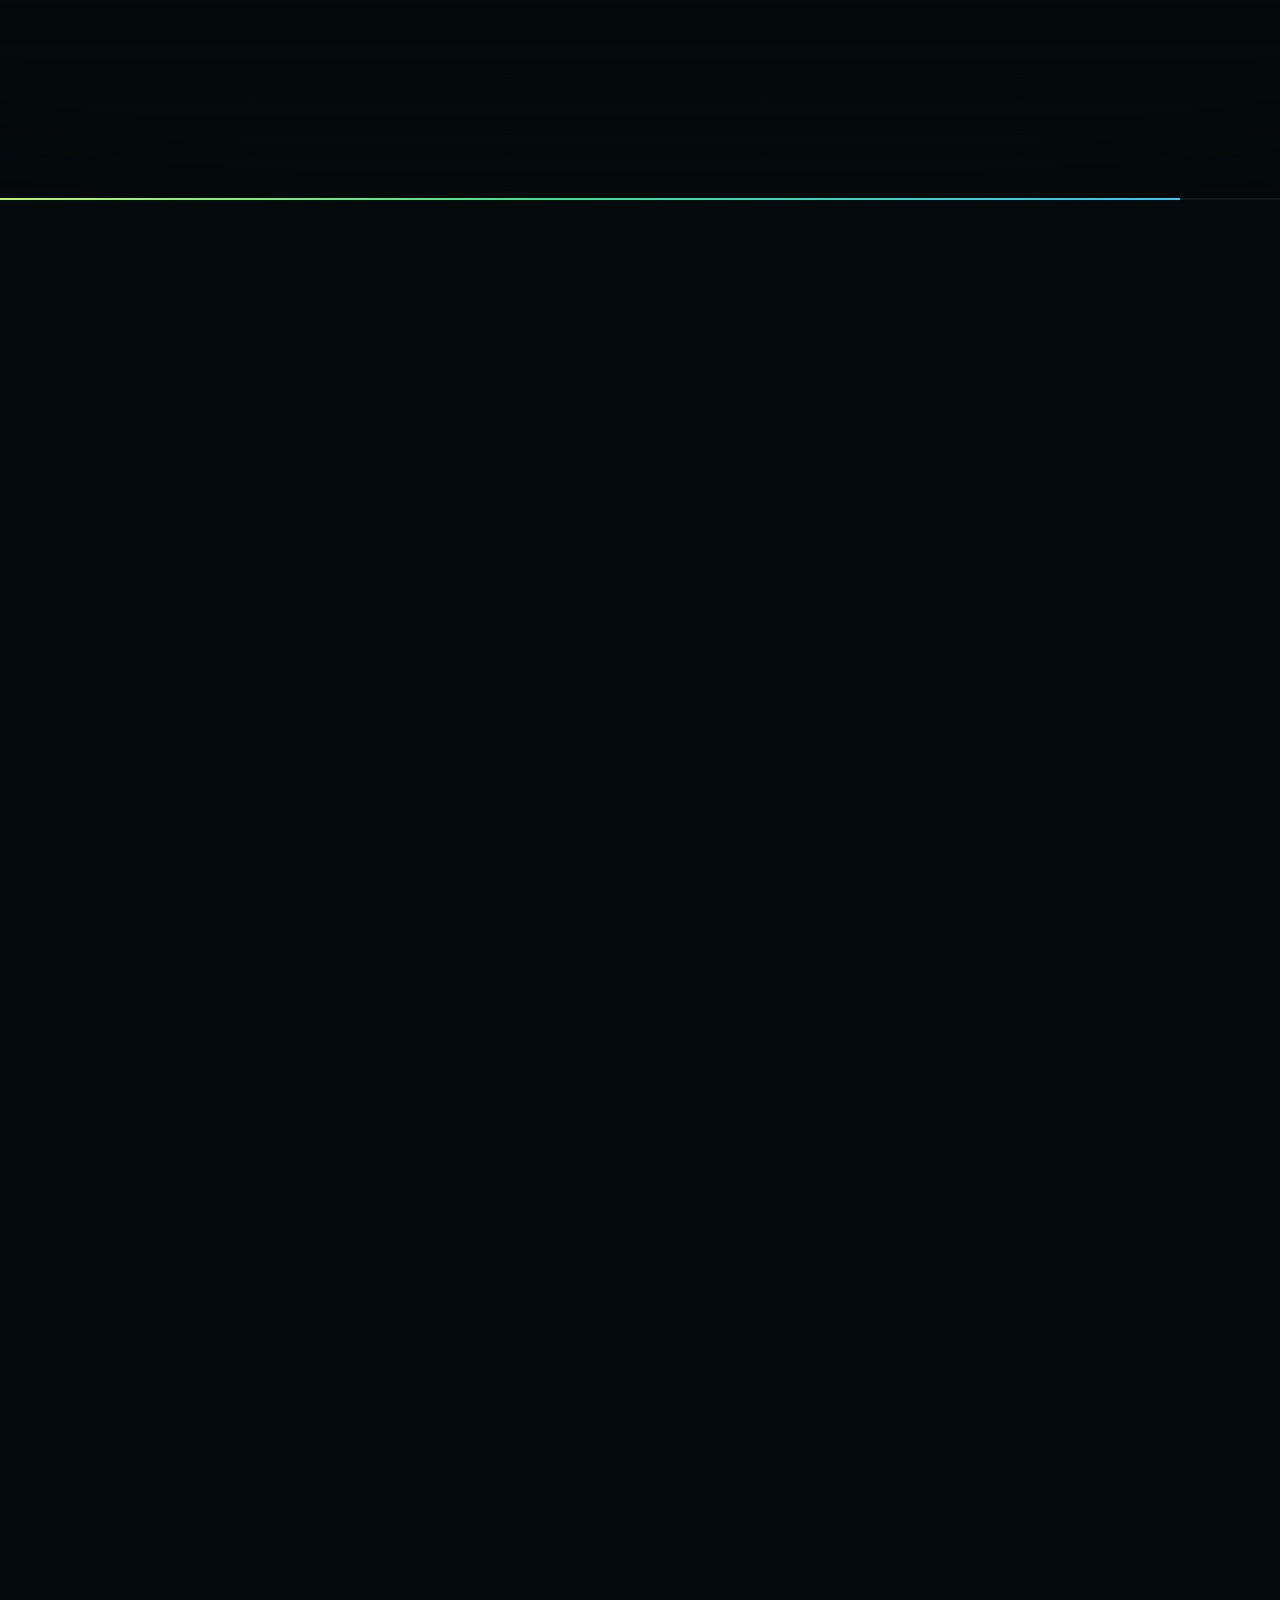
==== commit b097d5e0: "Plain references: one row, a plain list Co-Authored-By: Claude Opus 5.5 <noreply@anthropic.com> Clau" ====
--- a/index.html
+++ b/index.html
@@ -924,13 +924,9 @@
 <!-- ================================================================ REFERENCES -->
 <section class="section refs-sec" id="references">
   <div class="wrap narrow">
-    <header class="sec-head center reveal">
-      <p class="eyebrow">References</p>
-      <h2 class="display">Where the numbers come from.</h2>
-      <p class="lead">The sources behind the claims on this page, numbered as cited. All are peer-reviewed except FAO's official forest statistics and the authors' cloud-cost estimate and scenario experiment.</p>
-    </header>
-    <details class="refs-fold reveal" id="refs-fold">
-      <summary><span class="rf-show">Show all <b class="rf-n">47</b> references</span><span class="rf-hide">Hide the references</span><i aria-hidden="true"></i></summary>
+    <details class="refs-fold" id="refs-fold">
+      <summary><h2>References <span class="rf-n">47</span></h2><i aria-hidden="true"></i></summary>
+      <p class="refs-note">Numbered as cited; all peer-reviewed except FAO's statistics and the authors' cost estimate and scenario experiment.</p>
     <ol class="refs">
       <li id="r1">Pan, Y. et al. (2024). The enduring world forest carbon sink. <i>Nature</i> 631, 563–569. <a href="https://doi.org/10.1038/s41586-024-07602-x" target="_blank" rel="noopener">doi:10.1038/s41586-024-07602-x</a></li>
       <li id="r2">Cunningham, C. X., Williamson, G. J. &amp; Bowman, D. M. J. S. (2024). Increasing frequency and intensity of the most extreme wildfires on Earth. <i>Nature Ecology &amp; Evolution</i> 8, 1420–1425. <a href="https://doi.org/10.1038/s41559-024-02452-2" target="_blank" rel="noopener">doi:10.1038/s41559-024-02452-2</a></li>
--- a/css/main.css
+++ b/css/main.css
@@ -905,10 +905,10 @@
 .faq details { border-bottom: 1px solid var(--line); }
 .faq summary { display: flex; justify-content: space-between; align-items: center; gap: 20px; padding: 22px 4px; cursor: pointer; list-style: none; font-size: clamp(17px, 1.6vw, 20px); font-weight: 600; letter-spacing: -0.01em; }
 .faq summary::-webkit-details-marker { display: none; }
-.faq summary i { position: relative; flex: none; width: 14px; height: 14px; }
-.faq summary i::before, .faq summary i::after { content: ""; position: absolute; left: 0; right: 0; top: 6px; height: 2px; border-radius: 2px; background: var(--muted); transition: transform .3s; }
-.faq summary i::after { transform: rotate(90deg); }
-.faq details[open] summary i::after { transform: rotate(0deg); }
+.faq summary i, .refs-fold > summary i { position: relative; flex: none; width: 14px; height: 14px; }
+.faq summary i::before, .faq summary i::after, .refs-fold > summary i::before, .refs-fold > summary i::after { content: ""; position: absolute; left: 0; right: 0; top: 6px; height: 2px; border-radius: 2px; background: var(--muted); transition: transform .3s; }
+.faq summary i::after, .refs-fold > summary i::after { transform: rotate(90deg); }
+.faq details[open] summary i::after, .refs-fold[open] > summary i::after { transform: rotate(0deg); }
 .faq details p { margin: 0; max-width: 740px; padding: 0 4px 24px; color: var(--muted); font-size: 16px; line-height: 1.65; }
 
 /* citations: small numbers that lead to the references */
@@ -916,24 +916,19 @@
 sup.ref a { color: var(--g2); opacity: .8; text-decoration: none; pointer-events: auto; }
 sup.ref a:hover { opacity: 1; text-decoration: underline; }
 .paper-fig sup.ref a { color: #157347; }
-/* the references, numbered as cited */
-/* the list folds away behind one button; a citation opens it (js/main.js) */
-.refs-fold > summary { list-style: none; display: flex; align-items: center; gap: 10px; width: fit-content; margin: 0 auto; padding: 10px 18px; border: 1px solid var(--line-2); border-radius: 99px; color: var(--text); font: 500 13px var(--mono); letter-spacing: .06em; cursor: pointer; transition: border-color .25s, background .25s; }
+/* the references, numbered as cited: one plain row that unfolds the list; a citation opens it (js/main.js) */
+.refs-sec { padding: 36px 0; }
+.refs-fold > summary { display: flex; justify-content: space-between; align-items: center; gap: 20px; padding: 6px 4px; cursor: pointer; list-style: none; }
 .refs-fold > summary::-webkit-details-marker { display: none; }
-.refs-fold > summary:hover, .refs-fold > summary:focus-visible { border-color: rgba(62, 224, 143, .5); background: rgba(62, 224, 143, .06); }
-.refs-fold > summary b { color: var(--g2); font-weight: 600; }
-.refs-fold > summary i { width: 7px; height: 7px; margin: -3px 0 0 2px; border-right: 1.5px solid var(--g2); border-bottom: 1.5px solid var(--g2); transform: rotate(45deg); transition: transform .25s, margin .25s; }
-.refs-fold[open] > summary { margin-bottom: 30px; }
-.refs-fold[open] > summary i { margin-top: 3px; transform: rotate(225deg); }
-.refs-fold .rf-hide, .refs-fold[open] .rf-show { display: none; }
-.refs-fold[open] .rf-hide { display: inline; }
-.refs { margin: 0; padding: 0; list-style: none; counter-reset: ref; columns: 2 330px; column-gap: clamp(28px, 4vw, 52px); }
-.refs li { position: relative; break-inside: avoid; padding: 0 0 14px 32px; color: var(--muted); font-size: 13.5px; line-height: 1.55; counter-increment: ref; scroll-margin-top: 96px; transition: color .4s; }
-.refs li::before { content: counter(ref); position: absolute; left: 0; width: 21px; text-align: right; color: var(--g2); font: 600 12px/1.75 var(--mono); }
-.refs li i { color: #c4d2cc; }
-.refs li a { color: var(--g2); overflow-wrap: anywhere; }
-.refs li:target { color: var(--text); }
-.refs li:target::before { text-shadow: 0 0 12px var(--g2); }
+.refs-fold > summary h2 { margin: 0; font-size: clamp(17px, 1.6vw, 20px); font-weight: 600; letter-spacing: -0.01em; }
+.refs-fold .rf-n { margin-left: 4px; color: var(--dim); font-weight: 500; }
+.refs-note { margin: 12px 4px 20px; color: var(--muted); font-size: 14px; line-height: 1.55; }
+.refs { margin: 0; padding: 0 4px; list-style: none; counter-reset: ref; }
+.refs li { position: relative; padding: 0 0 10px 34px; color: var(--muted); font-size: 13.5px; line-height: 1.55; counter-increment: ref; scroll-margin-top: 96px; }
+.refs li::before { content: counter(ref) "."; position: absolute; left: 0; width: 24px; text-align: right; color: var(--dim); font-variant-numeric: tabular-nums; }
+.refs li a { color: inherit; text-decoration: underline; text-decoration-color: var(--line-2); text-underline-offset: 2px; overflow-wrap: anywhere; }
+.refs li a:hover { color: var(--text); }
+.refs li:target, .refs li:target::before { color: var(--text); }
 
 /* footer */
 .footer { padding: 72px 0 48px; border-top: 1px solid var(--line); background: linear-gradient(180deg, var(--bg), #030607); }
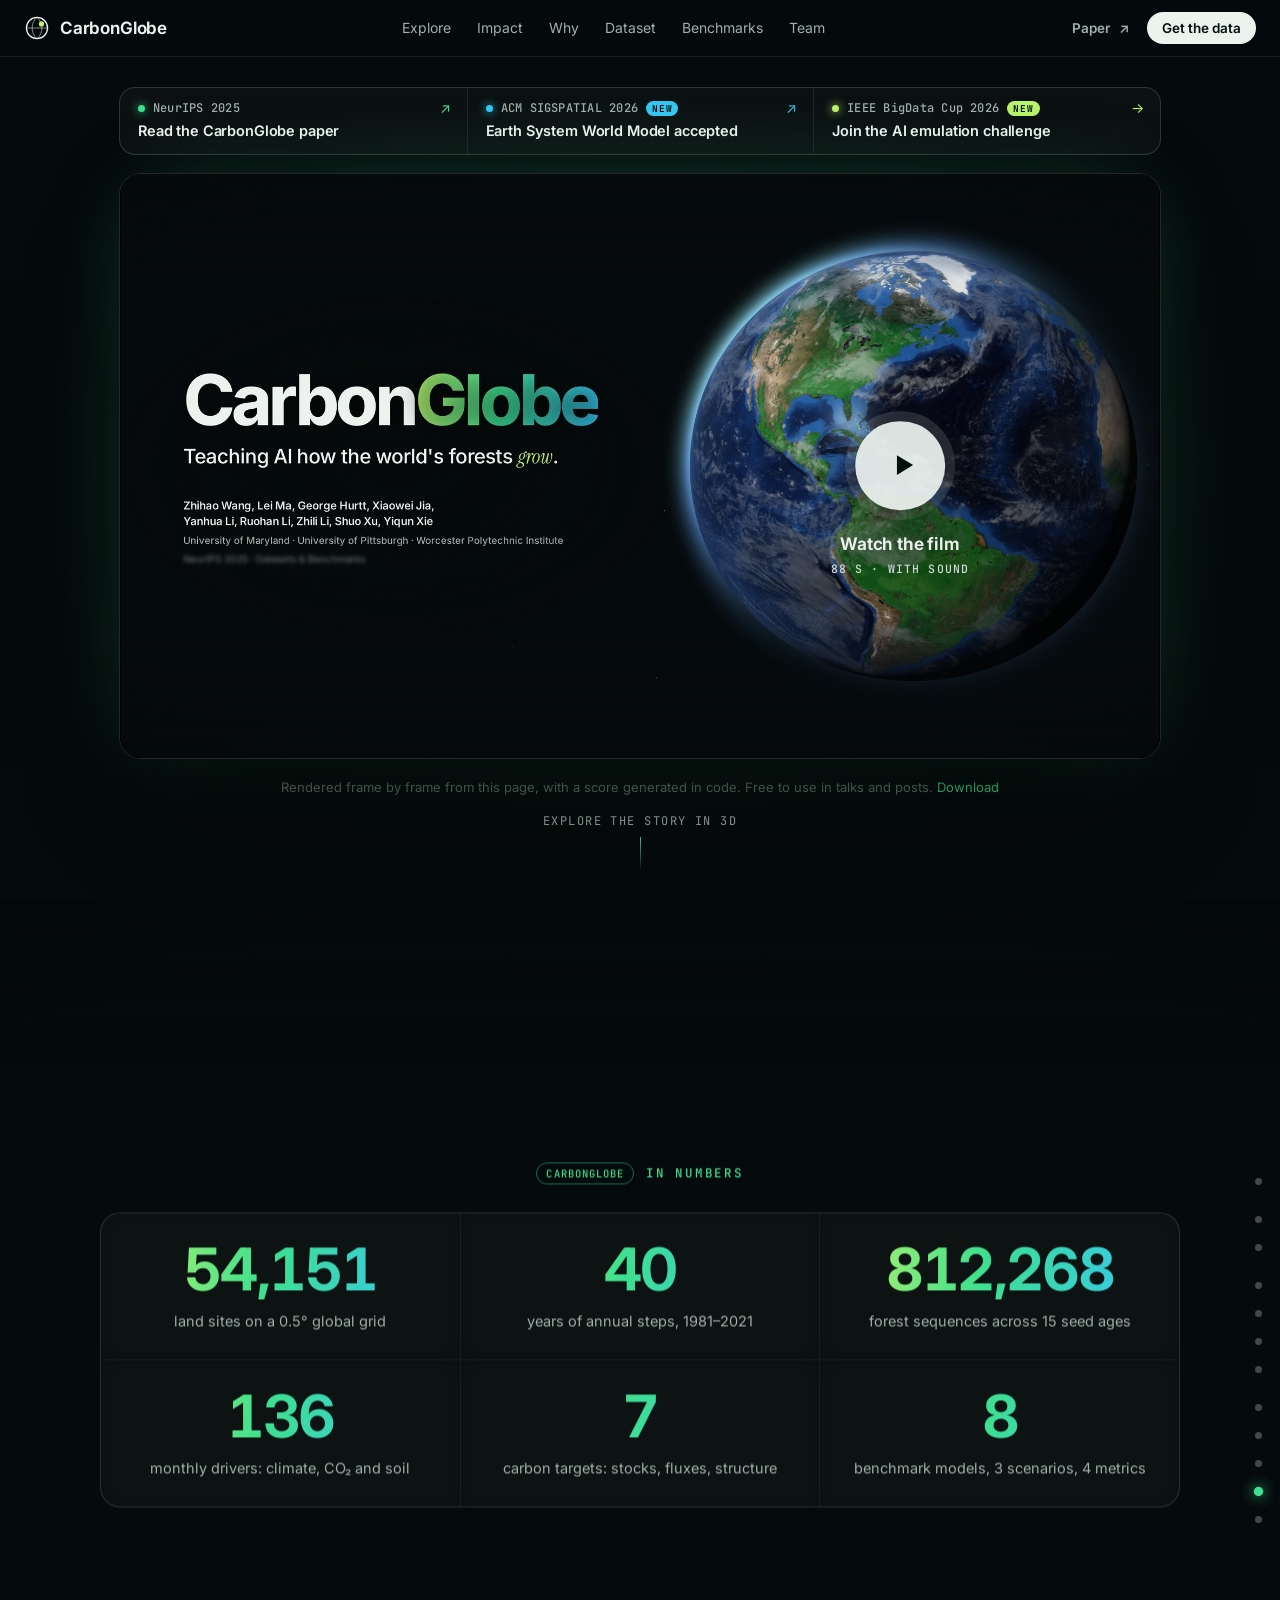
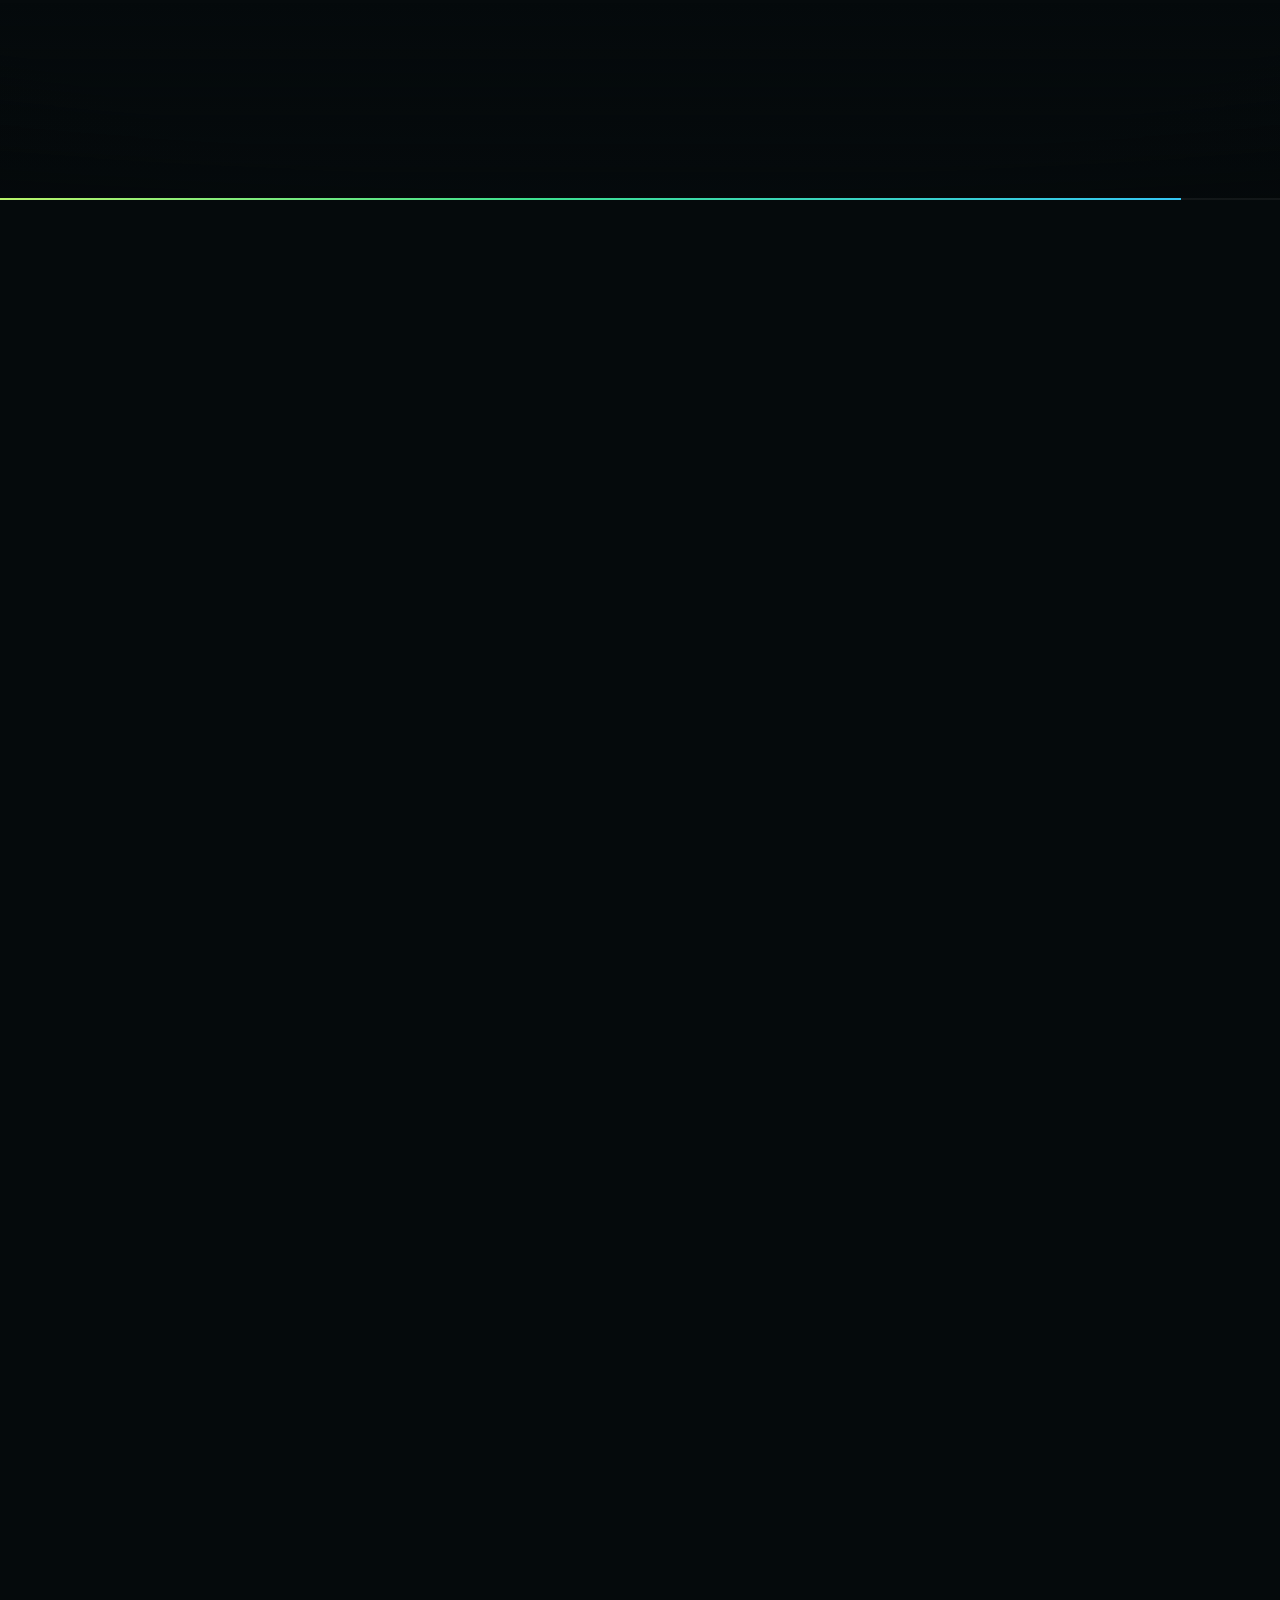
==== commit 7317b3f4: "CarbonGlobe website Co-Authored-By: Claude Opus 5.5 <noreply@anthropic.com>" ====
--- a/index.html
+++ b/index.html
@@ -138,7 +138,7 @@
 <section class="film-top" id="watch" aria-label="The CarbonGlobe film">
   <nav class="ft-news" aria-label="News"><div class="ft-grid">
     <a class="ft-item" style="--c: var(--g2)" href="https://proceedings.neurips.cc/paper_files/paper/2025/hash/0b82662b6c32e887bb252a74d8cb2d5e-Abstract-Datasets_and_Benchmarks_Track.html" target="_blank" rel="noopener"><span class="ft-k">NeurIPS 2025</span><span class="ft-t">Read the CarbonGlobe paper</span><i aria-hidden="true">↗</i></a>
-    <a class="ft-item ft-new" style="--c: #35c6f4" href="https://arxiv.org/abs/2609.08855" target="_blank" rel="noopener"><span class="ft-k">ACM SIGSPATIAL 2026</span><span class="ft-t">Earth System World Model accepted</span><i aria-hidden="true">↗</i></a>
+    <a class="ft-item ft-new" style="--c: #35c6f4" href="https://zhwang0.github.io/earth-system-world-model/" target="_blank" rel="noopener"><span class="ft-k">ACM SIGSPATIAL 2026</span><span class="ft-t">Earth System World Model accepted</span><i aria-hidden="true">↗</i></a>
     <a class="ft-item ft-new" style="--c: var(--g1)" href="#challenge"><span class="ft-k">IEEE BigData Cup 2026</span><span class="ft-t">Join the AI emulation challenge</span><i aria-hidden="true">→</i></a>
   </div></nav>
   <div class="ft-player">
@@ -457,7 +457,7 @@
         <li><span class="when">2023</span><b>DeepED</b><p>The first deep emulator of ED, tested over the northeastern U.S.<sup class="ref"><a href="#r29">29</a></sup> <a href="https://par.nsf.gov/servlets/purl/10503425" target="_blank" rel="noopener">ACM SIGSPATIAL</a></p></li>
         <li class="now"><span class="when">2025</span><b>CarbonGlobe</b><p>The first global, ML-ready dataset and benchmark for forest carbon.<sup class="ref"><a href="#r18">18</a></sup> <a href="https://proceedings.neurips.cc/paper_files/paper/2025/hash/0b82662b6c32e887bb252a74d8cb2d5e-Abstract-Datasets_and_Benchmarks_Track.html" target="_blank" rel="noopener">NeurIPS</a></p></li>
         <li><span class="when">2026</span><b>The AI Emulation Challenge</b><p>Forty-year forecasts under two future climates, open to everyone. <a href="#challenge">IEEE BigData Cup</a></p></li>
-        <li><span class="when">2026</span><b>Earth-system world models</b><p>An action-conditioned world model for what-if simulation, trained and evaluated on CarbonGlobe.<sup class="ref"><a href="#r30">30</a></sup> ACM SIGSPATIAL 2026 · <a href="https://arxiv.org/abs/2609.08855" target="_blank" rel="noopener">arXiv</a></p></li>
+        <li><span class="when">2026</span><b>Earth-system world models</b><p>An action-conditioned world model for what-if simulation, trained and evaluated on CarbonGlobe.<sup class="ref"><a href="#r30">30</a></sup> ACM SIGSPATIAL 2026 · <a href="https://zhwang0.github.io/earth-system-world-model/" target="_blank" rel="noopener">Project page</a></p></li>
         <li class="next"><span class="when">Next</span><b>Future climates and more</b><p>CMIP6-driven runs to 2100, sub-annual and submodule outputs, and new learning tasks, as planned in the paper.</p></li>
       </ol>
     </div>
